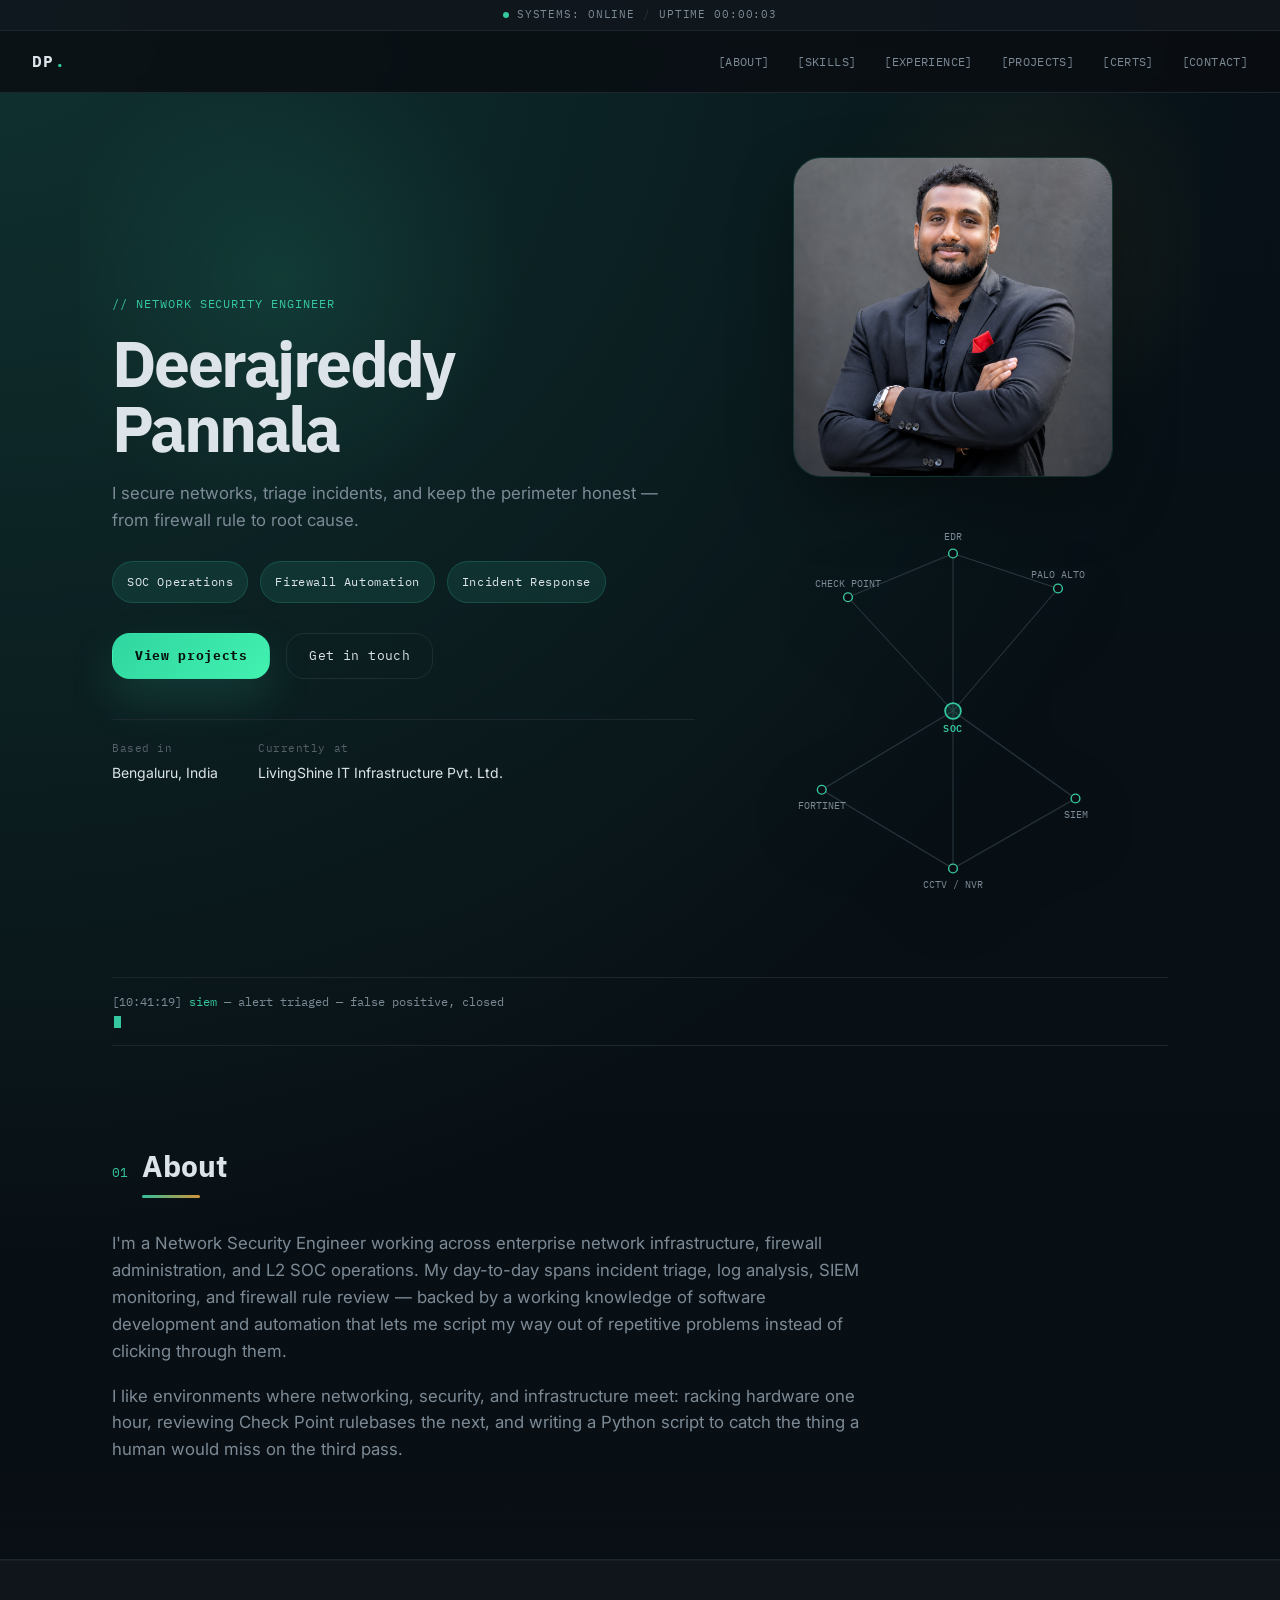
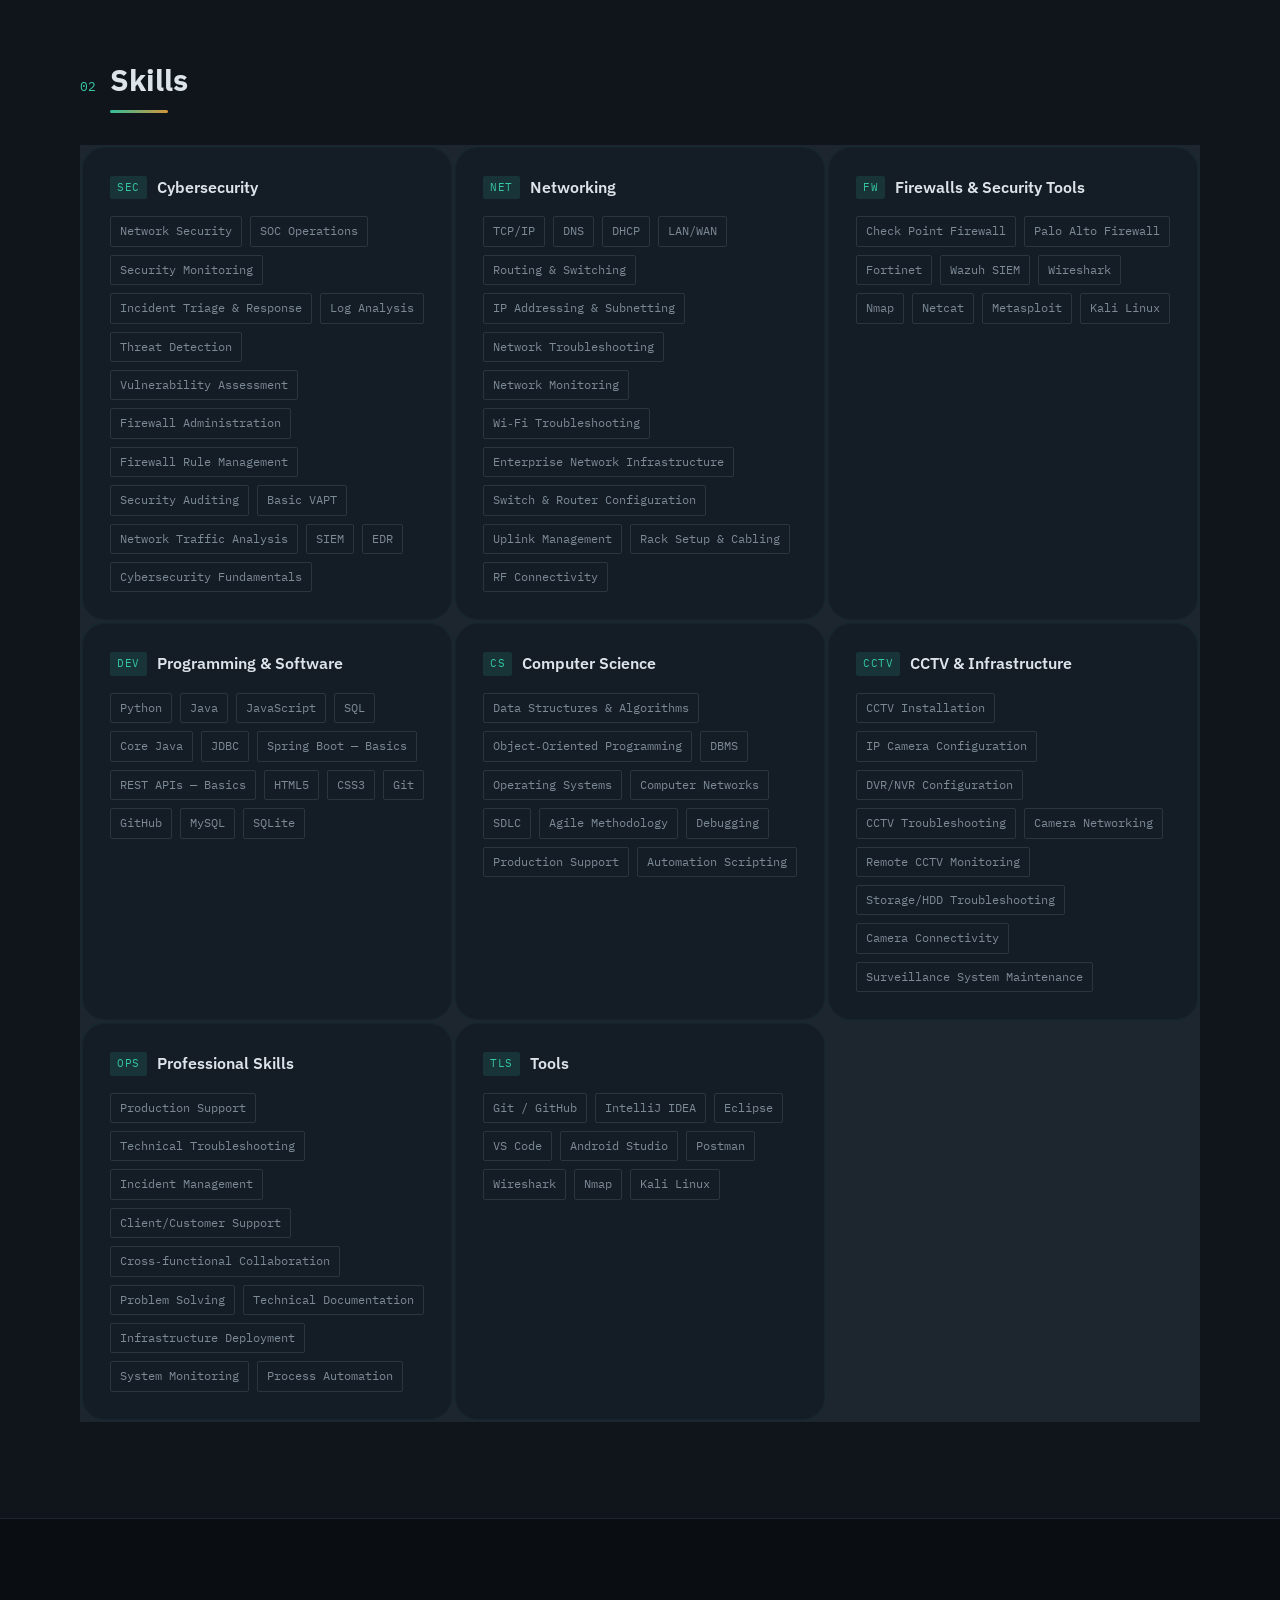
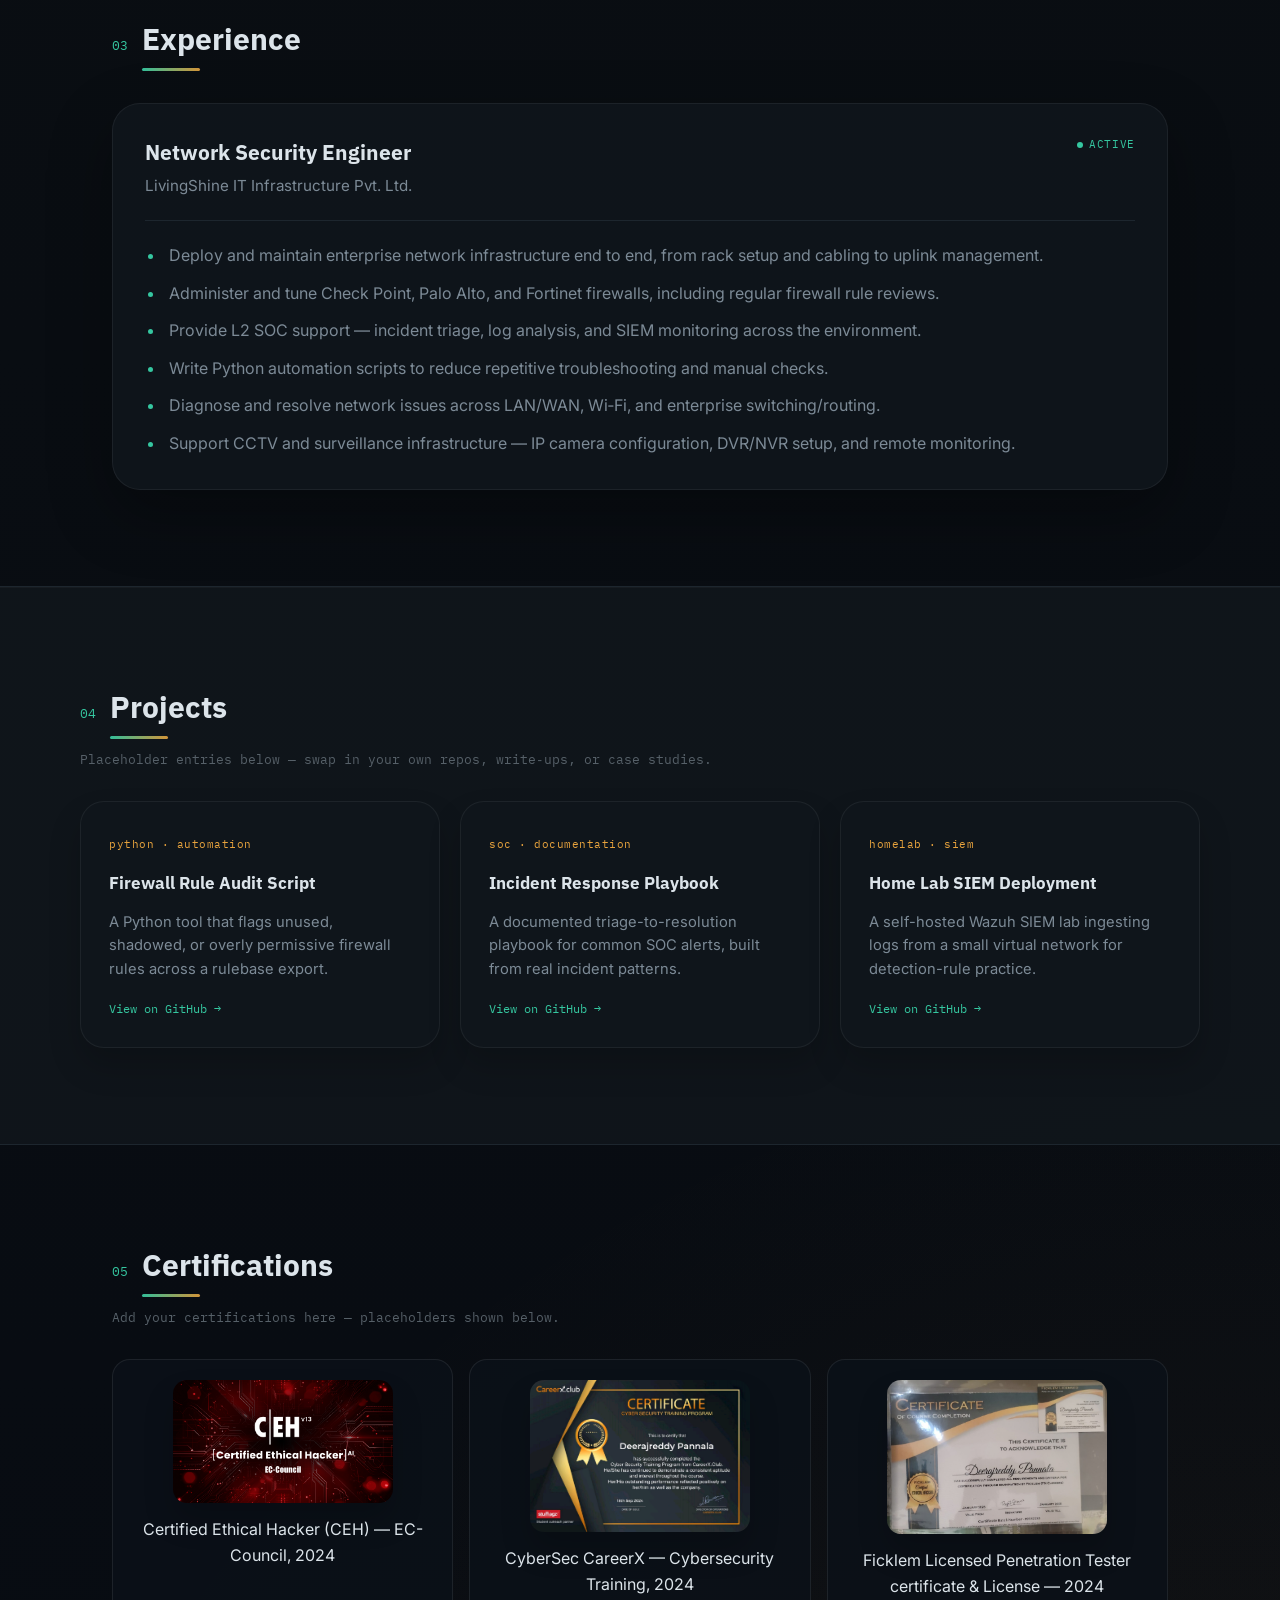
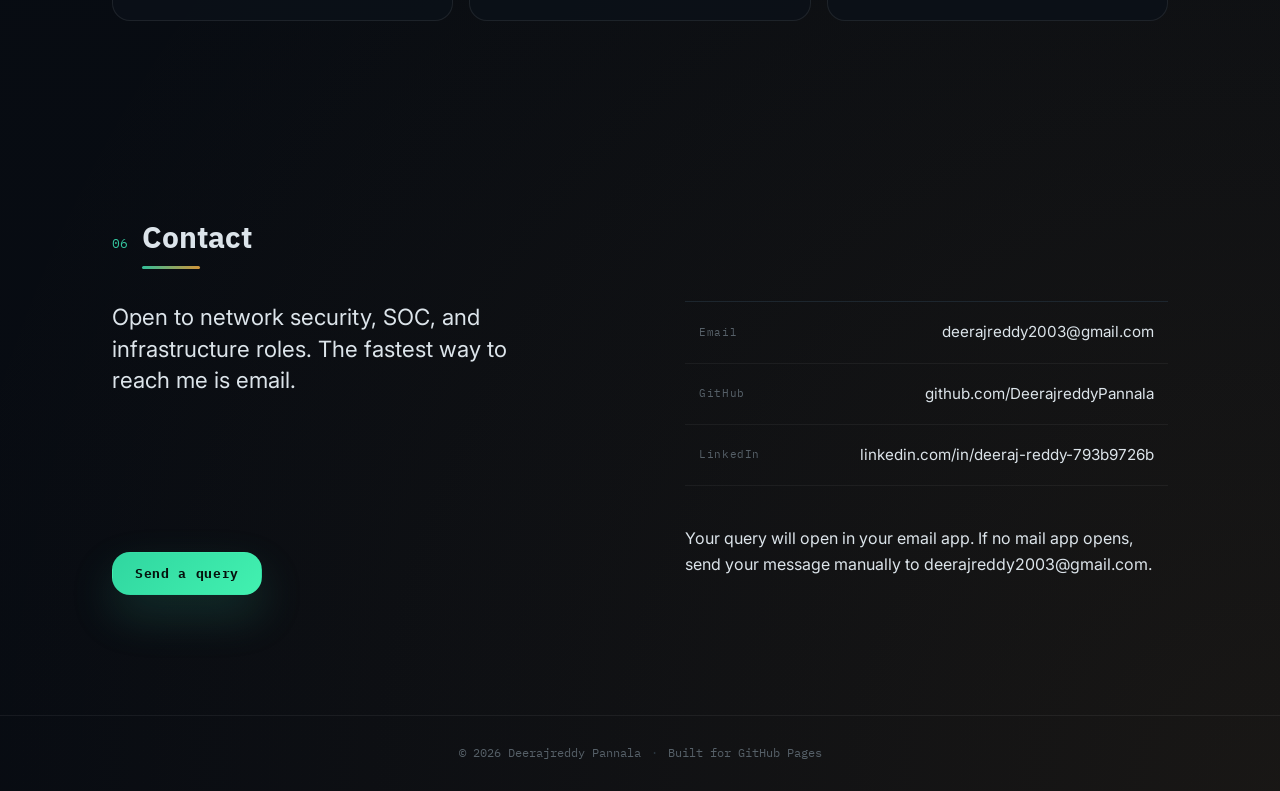
==== index.html @ b7545066 "Add files via upload" ====
<!DOCTYPE html>
<html lang="en">
<head>
<meta charset="UTF-8">
<meta name="viewport" content="width=device-width, initial-scale=1.0">
<title>Deerajreddy Pannala — Network Security Engineer</title>
<meta name="description" content="Portfolio of Deerajreddy Pannala, a Network Security Engineer specializing in SOC operations, firewall administration, and network infrastructure.">
<link rel="preconnect" href="https://fonts.googleapis.com">
<link rel="preconnect" href="https://fonts.gstatic.com" crossorigin>
<link href="https://fonts.googleapis.com/css2?family=IBM+Plex+Sans:wght@400;500;600;700&family=IBM+Plex+Mono:wght@400;500;600&family=Inter:wght@400;500;600&display=swap" rel="stylesheet">
<link rel="stylesheet" href="style.css">
</head>
<body>

<!-- ============ STATUS BAR ============ -->
<div class="statusbar">
  <span class="statusbar__dot" aria-hidden="true"></span>
  <span class="statusbar__text">SYSTEMS: ONLINE</span>
  <span class="statusbar__sep">/</span>
  <span class="statusbar__text statusbar__uptime" id="uptime">UPTIME 00:00:00</span>
</div>

<!-- ============ NAV ============ -->
<header class="nav">
  <a href="#top" class="nav__logo">DP<span class="nav__logo-dot">.</span></a>
  <nav class="nav__links" id="navLinks">
    <a href="#about">[ABOUT]</a>
    <a href="#skills">[SKILLS]</a>
    <a href="#experience">[EXPERIENCE]</a>
    <a href="#projects">[PROJECTS]</a>
    <a href="#certs">[CERTS]</a>
    <a href="#contact">[CONTACT]</a>
  </nav>
  <button class="nav__toggle" id="navToggle" aria-label="Toggle navigation" aria-expanded="false">
    <span></span><span></span><span></span>
  </button>
</header>

<!-- ============ HERO ============ -->
<section class="hero" id="top">
  <div class="hero__grid">
    <div class="hero__content">
      <p class="eyebrow">// NETWORK SECURITY ENGINEER</p>
      <h1 class="hero__title">Deerajreddy Pannala</h1>
      <p class="hero__tagline">I secure networks, triage incidents, and keep the perimeter honest — from firewall rule to root cause.</p>
      <div class="hero__badges">
        <span class="hero__badge">SOC Operations</span>
        <span class="hero__badge">Firewall Automation</span>
        <span class="hero__badge">Incident Response</span>
      </div>
      <div class="hero__cta">
        <a href="#projects" class="btn btn--primary">View projects</a>
        <a href="#contact" class="btn btn--ghost">Get in touch</a>
      </div>
      <div class="hero__meta">
        <div class="hero__meta-item"><span class="hero__meta-label">Based in</span><span>Bengaluru, India</span></div>
        <div class="hero__meta-item"><span class="hero__meta-label">Currently at</span><span>LivingShine IT Infrastructure Pvt. Ltd.</span></div>
      </div>
    </div>

    <div class="hero__topology" aria-hidden="true">
      <img src="deerajdp.png" alt="Portrait of Deerajreddy Pannala" class="hero__photo">
      <svg viewBox="0 0 480 480" class="topology-svg">
        <!-- connective lines -->
        <g class="topo-lines" stroke="var(--border-bright)" stroke-width="1.2" fill="none">
          <line x1="240" y1="240" x2="120" y2="110" class="line l1"/>
          <line x1="240" y1="240" x2="360" y2="100" class="line l2"/>
          <line x1="240" y1="240" x2="90"  y2="330" class="line l3"/>
          <line x1="240" y1="240" x2="380" y2="340" class="line l4"/>
          <line x1="240" y1="240" x2="240" y2="60"  class="line l5"/>
          <line x1="240" y1="240" x2="240" y2="420" class="line l6"/>
          <line x1="120" y1="110" x2="240" y2="60" class="line l7"/>
          <line x1="360" y1="100" x2="240" y2="60" class="line l8"/>
          <line x1="90"  y1="330" x2="240" y2="420" class="line l9"/>
          <line x1="380" y1="340" x2="240" y2="420" class="line l10"/>
        </g>
        <g class="topo-nodes">
          <circle cx="240" cy="240" r="9" class="node node--self"/>
          <circle cx="120" cy="110" r="5" class="node"/>
          <circle cx="360" cy="100" r="5" class="node"/>
          <circle cx="90"  cy="330" r="5" class="node"/>
          <circle cx="380" cy="340" r="5" class="node"/>
          <circle cx="240" cy="60"  r="5" class="node"/>
          <circle cx="240" cy="420" r="5" class="node"/>
        </g>
        <g class="topo-labels" font-family="IBM Plex Mono, monospace" font-size="11" fill="var(--text-muted)">
          <text x="240" y="264" text-anchor="middle" class="label label--self" fill="var(--accent-teal)">SOC</text>
          <text x="120" y="98"  text-anchor="middle">CHECK POINT</text>
          <text x="360" y="88"  text-anchor="middle">PALO ALTO</text>
          <text x="90"  y="352" text-anchor="middle">FORTINET</text>
          <text x="380" y="362" text-anchor="middle">SIEM</text>
          <text x="240" y="44"  text-anchor="middle">EDR</text>
          <text x="240" y="442" text-anchor="middle">CCTV / NVR</text>
        </g>
      </svg>
    </div>
  </div>

  <div class="hero__ticker" role="status" aria-live="off">
    <div class="hero__ticker-inner" id="logTicker"></div>
  </div>
</section>

<!-- ============ ABOUT ============ -->
<section class="section" id="about">
  <div class="section__head">
    <span class="section__tag">01</span>
    <h2 class="section__title">About</h2>
  </div>
  <div class="about__body">
    <p>
      I'm a Network Security Engineer working across enterprise network infrastructure, firewall
      administration, and L2 SOC operations. My day-to-day spans incident triage, log analysis,
      SIEM monitoring, and firewall rule review — backed by a working knowledge of software
      development and automation that lets me script my way out of repetitive problems instead
      of clicking through them.
    </p>
    <p>
      I like environments where networking, security, and infrastructure meet: racking hardware
      one hour, reviewing Check Point rulebases the next, and writing a Python script to catch
      the thing a human would miss on the third pass.
    </p>
  </div>
</section>

<!-- ============ SKILLS ============ -->
<section class="section section--panel" id="skills">
  <div class="section__head">
    <span class="section__tag">02</span>
    <h2 class="section__title">Skills</h2>
  </div>

  <div class="skills-grid">

    <div class="skill-card">
      <div class="skill-card__head"><span class="skill-card__code">SEC</span><h3>Cybersecurity</h3></div>
      <div class="tag-list">
        <span class="tag">Network Security</span><span class="tag">SOC Operations</span><span class="tag">Security Monitoring</span>
        <span class="tag">Incident Triage &amp; Response</span><span class="tag">Log Analysis</span><span class="tag">Threat Detection</span>
        <span class="tag">Vulnerability Assessment</span><span class="tag">Firewall Administration</span><span class="tag">Firewall Rule Management</span>
        <span class="tag">Security Auditing</span><span class="tag">Basic VAPT</span><span class="tag">Network Traffic Analysis</span>
        <span class="tag">SIEM</span><span class="tag">EDR</span><span class="tag">Cybersecurity Fundamentals</span>
      </div>
    </div>

    <div class="skill-card">
      <div class="skill-card__head"><span class="skill-card__code">NET</span><h3>Networking</h3></div>
      <div class="tag-list">
        <span class="tag">TCP/IP</span><span class="tag">DNS</span><span class="tag">DHCP</span><span class="tag">LAN/WAN</span>
        <span class="tag">Routing &amp; Switching</span><span class="tag">IP Addressing &amp; Subnetting</span><span class="tag">Network Troubleshooting</span>
        <span class="tag">Network Monitoring</span><span class="tag">Wi‑Fi Troubleshooting</span><span class="tag">Enterprise Network Infrastructure</span>
        <span class="tag">Switch &amp; Router Configuration</span><span class="tag">Uplink Management</span><span class="tag">Rack Setup &amp; Cabling</span>
        <span class="tag">RF Connectivity</span>
      </div>
    </div>

    <div class="skill-card">
      <div class="skill-card__head"><span class="skill-card__code">FW</span><h3>Firewalls &amp; Security Tools</h3></div>
      <div class="tag-list">
        <span class="tag">Check Point Firewall</span><span class="tag">Palo Alto Firewall</span><span class="tag">Fortinet</span>
        <span class="tag">Wazuh SIEM</span><span class="tag">Wireshark</span><span class="tag">Nmap</span><span class="tag">Netcat</span>
        <span class="tag">Metasploit</span><span class="tag">Kali Linux</span>
      </div>
    </div>

    <div class="skill-card">
      <div class="skill-card__head"><span class="skill-card__code">DEV</span><h3>Programming &amp; Software</h3></div>
      <div class="tag-list">
        <span class="tag">Python</span><span class="tag">Java</span><span class="tag">JavaScript</span><span class="tag">SQL</span>
        <span class="tag">Core Java</span><span class="tag">JDBC</span><span class="tag">Spring Boot — Basics</span><span class="tag">REST APIs — Basics</span>
        <span class="tag">HTML5</span><span class="tag">CSS3</span><span class="tag">Git</span><span class="tag">GitHub</span>
        <span class="tag">MySQL</span><span class="tag">SQLite</span>
      </div>
    </div>

    <div class="skill-card">
      <div class="skill-card__head"><span class="skill-card__code">CS</span><h3>Computer Science</h3></div>
      <div class="tag-list">
        <span class="tag">Data Structures &amp; Algorithms</span><span class="tag">Object‑Oriented Programming</span>
        <span class="tag">DBMS</span><span class="tag">Operating Systems</span><span class="tag">Computer Networks</span>
        <span class="tag">SDLC</span><span class="tag">Agile Methodology</span><span class="tag">Debugging</span>
        <span class="tag">Production Support</span><span class="tag">Automation Scripting</span>
      </div>
    </div>

    <div class="skill-card">
      <div class="skill-card__head"><span class="skill-card__code">CCTV</span><h3>CCTV &amp; Infrastructure</h3></div>
      <div class="tag-list">
        <span class="tag">CCTV Installation</span><span class="tag">IP Camera Configuration</span><span class="tag">DVR/NVR Configuration</span>
        <span class="tag">CCTV Troubleshooting</span><span class="tag">Camera Networking</span><span class="tag">Remote CCTV Monitoring</span>
        <span class="tag">Storage/HDD Troubleshooting</span><span class="tag">Camera Connectivity</span><span class="tag">Surveillance System Maintenance</span>
      </div>
    </div>

    <div class="skill-card">
      <div class="skill-card__head"><span class="skill-card__code">OPS</span><h3>Professional Skills</h3></div>
      <div class="tag-list">
        <span class="tag">Production Support</span><span class="tag">Technical Troubleshooting</span><span class="tag">Incident Management</span>
        <span class="tag">Client/Customer Support</span><span class="tag">Cross‑functional Collaboration</span><span class="tag">Problem Solving</span>
        <span class="tag">Technical Documentation</span><span class="tag">Infrastructure Deployment</span><span class="tag">System Monitoring</span>
        <span class="tag">Process Automation</span>
      </div>
    </div>

    <div class="skill-card">
      <div class="skill-card__head"><span class="skill-card__code">TLS</span><h3>Tools</h3></div>
      <div class="tag-list">
        <span class="tag">Git / GitHub</span><span class="tag">IntelliJ IDEA</span><span class="tag">Eclipse</span><span class="tag">VS Code</span>
        <span class="tag">Android Studio</span><span class="tag">Postman</span><span class="tag">Wireshark</span><span class="tag">Nmap</span><span class="tag">Kali Linux</span>
      </div>
    </div>

  </div>
</section>

<!-- ============ EXPERIENCE ============ -->
<section class="section" id="experience">
  <div class="section__head">
    <span class="section__tag">03</span>
    <h2 class="section__title">Experience</h2>
  </div>

  <div class="exp-card">
    <div class="exp-card__head">
      <div>
        <h3>Network Security Engineer</h3>
        <p class="exp-card__org">LivingShine IT Infrastructure Pvt. Ltd.</p>
      </div>
      <span class="exp-card__status">
        <span class="statusbar__dot statusbar__dot--sm" aria-hidden="true"></span>ACTIVE
      </span>
    </div>
    <ul class="exp-card__list">
      <li>Deploy and maintain enterprise network infrastructure end to end, from rack setup and cabling to uplink management.</li>
      <li>Administer and tune Check Point, Palo Alto, and Fortinet firewalls, including regular firewall rule reviews.</li>
      <li>Provide L2 SOC support — incident triage, log analysis, and SIEM monitoring across the environment.</li>
      <li>Write Python automation scripts to reduce repetitive troubleshooting and manual checks.</li>
      <li>Diagnose and resolve network issues across LAN/WAN, Wi‑Fi, and enterprise switching/routing.</li>
      <li>Support CCTV and surveillance infrastructure — IP camera configuration, DVR/NVR setup, and remote monitoring.</li>
    </ul>
  </div>
</section>

<!-- ============ PROJECTS ============ -->
<section class="section section--panel" id="projects">
  <div class="section__head">
    <span class="section__tag">04</span>
    <h2 class="section__title">Projects</h2>
  </div>
  <p class="section__note">Placeholder entries below — swap in your own repos, write‑ups, or case studies.</p>

  <div class="project-grid">
    <a href="#" class="project-card">
      <div class="project-card__top">
        <span class="project-card__tag">python · automation</span>
      </div>
      <h3>Firewall Rule Audit Script</h3>
      <p>A Python tool that flags unused, shadowed, or overly permissive firewall rules across a rulebase export.</p>
      <span class="project-card__link">View on GitHub →</span>
    </a>

    <a href="#" class="project-card">
      <div class="project-card__top">
        <span class="project-card__tag">soc · documentation</span>
      </div>
      <h3>Incident Response Playbook</h3>
      <p>A documented triage-to-resolution playbook for common SOC alerts, built from real incident patterns.</p>
      <span class="project-card__link">View on GitHub →</span>
    </a>

    <a href="#" class="project-card">
      <div class="project-card__top">
        <span class="project-card__tag">homelab · siem</span>
      </div>
      <h3>Home Lab SIEM Deployment</h3>
      <p>A self-hosted Wazuh SIEM lab ingesting logs from a small virtual network for detection-rule practice.</p>
      <span class="project-card__link">View on GitHub →</span>
    </a>
  </div>
</section>

<!-- ============ CERTIFICATIONS ============ -->
<section class="section" id="certs">
  <div class="section__head">
    <span class="section__tag">05</span>
    <h2 class="section__title">Certifications</h2>
  </div>
  <p class="section__note">Add your certifications here — placeholders shown below.</p>

  <div class="cert-grid">
    <div class="cert-card">
      <img src="./CEHv13.png" alt="Certified Ethical Hacker certificate" class="cert-card__image">
      <p>Certified Ethical Hacker (CEH) — EC-Council, 2024</p>
    </div>
    <div class="cert-card">
      <img src="./cybersec carrerx1.png" alt="CyberSec CareerX certificate" class="cert-card__image">
      <p>CyberSec CareerX — Cybersecurity Training, 2024</p>
    </div>
    <div class="cert-card">
      <img src="./ficklem.jpeg" alt="Ficklem Licensed Penetration Tester certificate" class="cert-card__image">
      <p>Ficklem Licensed Penetration Tester certificate &amp; License — 2024</p>
    </div>
  </div>
</section>

<!-- ============ CONTACT ============ -->
<section class="section section--contact" id="contact">
  <div class="section__head">
    <span class="section__tag">06</span>
    <h2 class="section__title">Contact</h2>
  </div>

  <div class="contact__grid">
    <p class="contact__lead">
      Open to network security, SOC, and infrastructure roles. The fastest way to reach me is email.
    </p>
    <div class="contact__links">
      <a href="mailto:deerajreddy2003@gmail.com" class="contact__link">
        <span class="contact__link-label">Email</span>
        <span class="contact__link-value">deerajreddy2003@gmail.com</span>
      </a>
      <a href="https://github.com/DeerajreddyPannala" class="contact__link" target="_blank" rel="noopener">
        <span class="contact__link-label">GitHub</span>
        <span class="contact__link-value">github.com/DeerajreddyPannala</span>
      </a>
      <a href="https://www.linkedin.com/in/deeraj-reddy-793b9726b/" class="contact__link" target="_blank" rel="noopener">
        <span class="contact__link-label">LinkedIn</span>
        <span class="contact__link-value">linkedin.com/in/deeraj-reddy-793b9726b</span>
      </a>
    </div>
    <div class="contact__cta">
      <button id="openQueryBtn" class="btn btn--primary">Send a query</button>
    </div>
    <p class="contact__note">Your query will open in your email app. If no mail app opens, send your message manually to <a href="mailto:deerajreddy2003@gmail.com">deerajreddy2003@gmail.com</a>.</p>
  </div>
</section>

<div class="modal-overlay hidden" id="queryModal" aria-hidden="true">
  <div class="modal" role="dialog" aria-modal="true" aria-labelledby="queryModalTitle">
    <button class="modal__close" id="closeQueryBtn" aria-label="Close query form">×</button>
    <h3 id="queryModalTitle">Send a query</h3>
    <p class="modal__note">Ask any question or enquiry and I will receive it via email. A mail app must be configured in your browser or operating system.</p>
    <form id="queryForm" class="modal__form">
      <label class="modal__label">Name
        <input type="text" name="name" required>
      </label>
      <label class="modal__label">Email
        <input type="email" name="email" required>
      </label>
      <label class="modal__label">Message
        <textarea name="message" rows="5" required></textarea>
      </label>
      <button type="submit" class="btn btn--primary">Send message</button>
    </form>
  </div>
</div>

<footer class="footer">
  <span>© <span id="year"></span> Deerajreddy Pannala</span>
  <span class="footer__sep">·</span>
  <span>Built for GitHub Pages</span>
</footer>

<script src="script.js"></script>
</body>
</html>
---- style.css ----
/* ===========================================================
   TOKENS
=========================================================== */
:root {
  --bg: #0A0E12;
  --bg-soft: #0F1922;
  --bg-panel: rgba(16, 22, 28, 0.9);
  --bg-panel-2: rgba(19, 26, 33, 0.94);
  --surface: rgba(255, 255, 255, 0.04);
  --shadow: 0 24px 64px rgba(0, 0, 0, 0.32);
  --border: #1D262E;
  --border-bright: #2A363F;
  --text: #DCE4EA;
  --text-muted: #7C8A96;
  --text-dim: #566068;
  --accent-teal: #35C7A0;
  --accent-teal-dim: rgba(53, 199, 160, 0.14);
  --accent-amber: #E8A33D;
  --accent-red: #E2574C;

  --font-display: 'IBM Plex Sans', system-ui, sans-serif;
  --font-body: 'Inter', system-ui, sans-serif;
  --font-mono: 'IBM Plex Mono', ui-monospace, monospace;

  --max-w: 1120px;
  --radius: 18px;
}

* { box-sizing: border-box; }
html { scroll-behavior: smooth; }

@media (prefers-reduced-motion: reduce) {
  html { scroll-behavior: auto; }
  * { animation-duration: 0.001ms !important; animation-iteration-count: 1 !important; transition-duration: 0.001ms !important; }
}

body {
  margin: 0;
  background: radial-gradient(circle at top left, rgba(53,199,160,0.18), transparent 22%),
              radial-gradient(circle at bottom right, rgba(232,163,61,0.08), transparent 24%),
              linear-gradient(180deg, #071117 0%, #0A0E12 45%, #070B12 100%);
  color: var(--text);
  font-family: var(--font-body);
  font-size: 16px;
  line-height: 1.6;
  min-height: 100vh;
  -webkit-font-smoothing: antialiased;
}

h1, h2, h3 { font-family: var(--font-display); margin: 0; color: var(--text); }
p { margin: 0; }
a { color: inherit; text-decoration: none; }

img { display: block; max-width: 100%; }

::selection { background: rgba(53,199,160,0.22); color: var(--text); }

::selection { background: var(--accent-teal-dim); color: var(--accent-teal); }

:focus-visible {
  outline: 2px solid var(--accent-teal);
  outline-offset: 2px;
}

/* ===========================================================
   STATUS BAR
=========================================================== */
.statusbar {
  display: flex;
  align-items: center;
  gap: 8px;
  justify-content: center;
  background: var(--bg-panel);
  border-bottom: 1px solid var(--border);
  color: var(--text-dim);
  font-family: var(--font-mono);
  font-size: 11px;
  letter-spacing: 0.08em;
  padding: 6px 16px;
}
.statusbar__dot {
  width: 6px;
  height: 6px;
  border-radius: 50%;
  background: var(--accent-teal);
  box-shadow: 0 0 0 0 rgba(53,199,160,0.6);
  animation: pulse-dot 2.4s ease-out infinite;
}
.statusbar__dot--sm { width: 6px; height: 6px; margin-right: 6px; display: inline-block; }
@keyframes pulse-dot {
  0% { box-shadow: 0 0 0 0 rgba(53,199,160,0.5); }
  70% { box-shadow: 0 0 0 6px rgba(53,199,160,0); }
  100% { box-shadow: 0 0 0 0 rgba(53,199,160,0); }
}
.statusbar__text { color: var(--text-muted); }
.statusbar__sep { color: var(--border-bright); }

/* ===========================================================
   NAV
=========================================================== */
.nav {
  position: sticky;
  top: 0;
  z-index: 50;
  display: flex;
  align-items: center;
  justify-content: space-between;
  padding: 18px 32px;
  background: rgba(10, 14, 18, 0.85);
  backdrop-filter: blur(8px);
  border-bottom: 1px solid var(--border);
}
.nav__logo {
  font-family: var(--font-mono);
  font-weight: 700;
  font-size: 16px;
  letter-spacing: 0.08em;
  text-transform: uppercase;
}
.nav__logo-dot { color: var(--accent-teal); }
.nav__links {
  display: flex;
  gap: 28px;
}
.nav__links a {
  font-family: var(--font-mono);
  font-size: 12px;
  letter-spacing: 0.03em;
  color: var(--text-muted);
  transition: color 0.15s ease, transform 0.15s ease;
}
.nav__links a:hover {
  color: var(--accent-teal);
  transform: translateY(-1px);
}
.nav__toggle {
  display: none;
  flex-direction: column;
  gap: 5px;
  background: none;
  border: none;
  cursor: pointer;
  padding: 4px;
}
.nav__toggle span {
  width: 22px;
  height: 2px;
  background: var(--text);
}

/* ===========================================================
   HERO
=========================================================== */
.hero {
  max-width: var(--max-w);
  margin: 0 auto;
  padding: 64px 32px 0;
  position: relative;
}
.hero::before {
  content: '';
  position: absolute;
  inset: 0;
  pointer-events: none;
  background: radial-gradient(circle at 18% 20%, rgba(53,199,160,0.12), transparent 20%),
              radial-gradient(circle at 85% 15%, rgba(232,163,61,0.08), transparent 16%);
}
.hero__grid {
  display: grid;
  grid-template-columns: 1.15fr 0.85fr;
  gap: 42px;
  align-items: center;
  position: relative;
  z-index: 1;
}
.eyebrow {
  font-family: var(--font-mono);
  font-size: 12px;
  letter-spacing: 0.08em;
  color: var(--accent-teal);
  margin-bottom: 18px;
}
.hero__title {
  font-size: clamp(3rem, 5vw, 5.2rem);
  font-weight: 700;
  letter-spacing: -0.04em;
  line-height: 1.02;
  margin-bottom: 18px;
  max-width: 14ch;
}
.hero__tagline {
  font-size: 1.05rem;
  color: var(--text-muted);
  max-width: 52ch;
  margin-bottom: 28px;
}
.hero__badges {
  display: flex;
  flex-wrap: wrap;
  gap: 12px;
  margin-bottom: 30px;
}
.hero__badge {
  font-family: var(--font-mono);
  color: var(--text);
  background: rgba(53,199,160,0.12);
  border: 1px solid rgba(53,199,160,0.2);
  padding: 10px 14px;
  border-radius: 999px;
  font-size: 12px;
  letter-spacing: 0.05em;
}
.hero__cta {
  display: flex;
  gap: 16px;
  margin-bottom: 40px;
}
.btn {
  font-family: var(--font-mono);
  font-size: 13px;
  letter-spacing: 0.03em;
  padding: 12px 22px;
  border-radius: var(--radius);
  border: 1px solid transparent;
  transition: all 0.15s ease;
  display: inline-block;
}
.btn--primary {
  background: linear-gradient(135deg, #30d6a0 0%, #42f1b0 100%);
  color: #06110D;
  font-weight: 700;
  letter-spacing: 0.05em;
  box-shadow: 0 20px 45px rgba(53,199,160,0.18);
}
.btn--primary:hover { background: linear-gradient(135deg, #2cc897 0%, #44d6a9 100%); }
.btn--ghost {
  border-color: rgba(255,255,255,0.08);
  color: var(--text);
}
.btn--ghost:hover { border-color: var(--accent-teal); color: var(--accent-teal); }

.hero__meta {
  display: flex;
  gap: 40px;
  border-top: 1px solid var(--border);
  padding-top: 20px;
}
.hero__meta-item {
  display: flex;
  flex-direction: column;
  gap: 4px;
  font-size: 14px;
}
.hero__meta-label {
  font-family: var(--font-mono);
  font-size: 11px;
  color: var(--text-dim);
  letter-spacing: 0.05em;
}

/* topology diagram */
.hero__topology { display: flex; flex-direction: column; align-items: center; justify-content: center; gap: 24px; position: relative; }
.hero__photo { width: min(100%, 320px); border-radius: 28px; border: 1px solid rgba(53,199,160,0.16); box-shadow: var(--shadow); }
.hero__photo::after { content: '';
  position: absolute;
  inset: 0;
}
.topology-svg { width: 100%; max-width: 420px; height: auto; filter: drop-shadow(0 20px 40px rgba(0,0,0,0.28)); }
.node {
  fill: var(--bg);
  stroke: var(--accent-teal);
  stroke-width: 1.6;
}
.node--self {
  fill: var(--accent-teal-dim);
  stroke: var(--accent-teal);
  stroke-width: 2;
  animation: node-pulse 2.6s ease-in-out infinite;
}
@keyframes node-pulse {
  0%, 100% { r: 9; }
  50% { r: 11; }
}
.label--self { font-weight: 600; letter-spacing: 0.05em; }
.topo-lines .line {
  stroke-dasharray: 300;
  stroke-dashoffset: 300;
  animation: draw-line 1.8s ease forwards;
}
.l1{animation-delay:.1s}.l2{animation-delay:.2s}.l3{animation-delay:.3s}.l4{animation-delay:.4s}
.l5{animation-delay:.5s}.l6{animation-delay:.6s}.l7{animation-delay:.7s}.l8{animation-delay:.8s}
.l9{animation-delay:.9s}.l10{animation-delay:1s}
@keyframes draw-line { to { stroke-dashoffset: 0; } }

.hero__ticker {
  margin-top: 56px;
  border-top: 1px solid var(--border);
  border-bottom: 1px solid var(--border);
  padding: 14px 0;
  overflow: hidden;
}
.hero__ticker-inner {
  font-family: var(--font-mono);
  font-size: 12px;
  color: var(--text-dim);
  white-space: pre;
}
.hero__ticker-inner .line-item { color: var(--text-muted); }
.hero__ticker-inner .line-item .ok { color: var(--accent-teal); }
.hero__ticker-inner .cursor {
  display: inline-block;
  width: 7px;
  height: 12px;
  background: var(--accent-teal);
  margin-left: 2px;
  animation: blink 1s step-end infinite;
  vertical-align: text-bottom;
}
@keyframes blink { 50% { opacity: 0; } }

/* ===========================================================
   SECTIONS (shared)
=========================================================== */
.section {
  max-width: var(--max-w);
  margin: 0 auto;
  padding: 96px 32px;
}
.section--panel {
  background: rgba(16, 22, 28, 0.88);
  max-width: none;
  padding-left: max(32px, calc((100% - var(--max-w)) / 2));
  padding-right: max(32px, calc((100% - var(--max-w)) / 2));
  border-top: 1px solid var(--border);
  border-bottom: 1px solid var(--border);
  box-shadow: inset 0 1px 0 rgba(255,255,255,0.03);
}
.section__head {
  display: flex;
  align-items: baseline;
  gap: 14px;
  margin-bottom: 40px;
}
.section__tag {
  font-family: var(--font-mono);
  font-size: 13px;
  color: var(--accent-teal);
}
.section__title {
  font-size: 1.9rem;
  font-weight: 700;
  position: relative;
}
.section__title::after {
  content: '';
  position: absolute;
  left: 0;
  bottom: -8px;
  width: 58px;
  height: 3px;
  border-radius: 999px;
  background: linear-gradient(90deg, rgba(53,199,160,0.95), rgba(232,163,61,0.9));
}
.section__note {
  font-family: var(--font-mono);
  font-size: 12.5px;
  color: var(--text-dim);
  margin: -22px 0 32px;
}

/* about */
.about__body {
  display: flex;
  flex-direction: column;
  gap: 18px;
  max-width: 68ch;
  color: var(--text-muted);
  font-size: 1.05rem;
}

/* ===========================================================
   SKILLS
=========================================================== */
.skills-grid {
  display: grid;
  grid-template-columns: repeat(auto-fit, minmax(300px, 1fr));
  gap: 1px;
  background: var(--border);
  border: 1px solid var(--border);
}
.skill-card {
  background: rgba(20, 28, 38, 0.92);
  padding: 28px;
  border-radius: 24px;
  border: 1px solid rgba(53,199,160,0.08);
  box-shadow: inset 0 0 0 1px rgba(255,255,255,0.02);
}
.skill-card__head {
  display: flex;
  align-items: center;
  gap: 10px;
  margin-bottom: 16px;
}
.skill-card__code {
  font-family: var(--font-mono);
  font-size: 11px;
  color: var(--accent-teal);
  background: var(--accent-teal-dim);
  padding: 3px 7px;
  border-radius: 2px;
  letter-spacing: 0.05em;
}
.skill-card h3 { font-size: 1rem; font-weight: 600; }
.tag-list { display: flex; flex-wrap: wrap; gap: 8px; }
.tag {
  font-family: var(--font-mono);
  font-size: 11.5px;
  color: var(--text-muted);
  border: 1px solid var(--border-bright);
  padding: 5px 9px;
  border-radius: 2px;
  white-space: nowrap;
}

/* ===========================================================
   EXPERIENCE
=========================================================== */
.exp-card {
  border: 1px solid rgba(255,255,255,0.06);
  border-radius: 28px;
  padding: 32px;
  background: rgba(16, 22, 28, 0.9);
  box-shadow: var(--shadow);
}
.exp-card__head {
  display: flex;
  justify-content: space-between;
  align-items: flex-start;
  flex-wrap: wrap;
  gap: 12px;
  margin-bottom: 22px;
  padding-bottom: 22px;
  border-bottom: 1px solid var(--border);
}
.exp-card__head h3 { font-size: 1.3rem; margin-bottom: 4px; }
.exp-card__org { color: var(--text-muted); font-size: 0.95rem; }
.exp-card__status {
  font-family: var(--font-mono);
  font-size: 11px;
  color: var(--accent-teal);
  letter-spacing: 0.06em;
  display: flex;
  align-items: center;
}
.exp-card__list {
  margin: 0;
  padding-left: 20px;
  color: var(--text-muted);
  display: flex;
  flex-direction: column;
  gap: 12px;
}
.exp-card__list li { padding-left: 4px; }
.exp-card__list li::marker { color: var(--accent-teal); }

/* ===========================================================
   PROJECTS
=========================================================== */
.project-grid {
  display: grid;
  grid-template-columns: repeat(auto-fit, minmax(280px, 1fr));
  gap: 20px;
}
.project-card {
  display: flex;
  flex-direction: column;
  gap: 14px;
  padding: 28px;
  border: 1px solid rgba(255,255,255,0.06);
  border-radius: 24px;
  background: rgba(16, 22, 28, 0.92);
  transition: transform 0.22s ease, box-shadow 0.22s ease, border-color 0.22s ease;
  box-shadow: 0 18px 32px rgba(0,0,0,0.18);
}
.project-card:hover {
  border-color: rgba(53,199,160,0.4);
  transform: translateY(-6px);
  box-shadow: 0 40px 75px rgba(0,0,0,0.24);
}
.project-card__tag {
  font-family: var(--font-mono);
  font-size: 10.5px;
  color: var(--accent-amber);
  letter-spacing: 0.05em;
}
.project-card h3 { font-size: 1.05rem; }
.project-card p { color: var(--text-muted); font-size: 0.92rem; flex-grow: 1; }
.project-card__link {
  font-family: var(--font-mono);
  font-size: 12px;
  color: var(--accent-teal);
  margin-top: 4px;
}

/* ===========================================================
   CERTIFICATIONS
=========================================================== */
.cert-grid {
  display: grid;
  grid-template-columns: repeat(auto-fit, minmax(240px, 1fr));
  gap: 16px;
}
.cert-card--placeholder {
  border: 1px dashed var(--border-bright);
  border-radius: var(--radius);
  padding: 24px;
  display: flex;
  flex-direction: column;
  align-items: center;
  justify-content: center;
  gap: 10px;
  color: var(--text-dim);
  text-align: center;
}
.cert-card {
  border: 1px solid rgba(255,255,255,0.08);
  border-radius: var(--radius);
  padding: 20px;
  background: rgba(11, 17, 24, 0.92);
  display: flex;
  flex-direction: column;
  align-items: center;
  gap: 14px;
  text-align: center;
}
.cert-card__image {
  width: 100%;
  max-width: 220px;
  border-radius: 14px;
  box-shadow: 0 18px 30px rgba(0,0,0,0.18);
}
.cert-card__plus {
  font-family: var(--font-mono);
  font-size: 20px;
  color: var(--border-bright);
}
.cert-card--placeholder p { font-size: 12.5px; font-family: var(--font-mono); }

/* ===========================================================
   CONTACT
=========================================================== */
.section--contact { padding-bottom: 120px; }
.contact__grid {
  display: grid;
  grid-template-columns: 1.05fr 0.95fr;
  gap: 40px;
  align-items: start;
}
.contact__lead {
  font-size: 1.4rem;
  color: var(--text);
  max-width: 30ch;
  line-height: 1.4;
}
.contact__links {
  display: flex;
  flex-direction: column;
  border-top: 1px solid var(--border);
}
.contact__link {
  display: flex;
  justify-content: space-between;
  align-items: center;
  padding: 18px 14px;
  border-bottom: 1px solid rgba(255,255,255,0.05);
  transition: transform 0.16s ease, color 0.16s ease, background 0.16s ease;
}
.contact__link:hover {
  transform: translateX(4px);
  color: var(--accent-teal);
  background: rgba(53,199,160,0.06);
}
.contact__link-label {
  font-family: var(--font-mono);
  font-size: 11px;
  color: var(--text-dim);
  letter-spacing: 0.05em;
}
.contact__link-value { font-size: 0.95rem; }

.contact__cta {
  margin-top: 26px;
}

.modal-overlay {
  position: fixed;
  inset: 0;
  background: rgba(8, 12, 18, 0.82);
  display: grid;
  place-items: center;
  padding: 24px;
  z-index: 50;
  transition: opacity 0.22s ease;
}

.modal-overlay.hidden {
  opacity: 0;
  pointer-events: none;
}

.modal {
  width: min(540px, 100%);
  background: rgba(12, 18, 26, 0.98);
  border: 1px solid rgba(255,255,255,0.08);
  border-radius: 24px;
  padding: 32px;
  box-shadow: 0 24px 60px rgba(0,0,0,0.35);
  position: relative;
}

.modal__close {
  position: absolute;
  top: 18px;
  right: 18px;
  width: 38px;
  height: 38px;
  border: 1px solid rgba(255,255,255,0.1);
  border-radius: 50%;
  background: transparent;
  color: var(--text);
  font-size: 24px;
  line-height: 1;
  cursor: pointer;
}

.modal h3 {
  margin-bottom: 12px;
}

.modal__note {
  color: var(--text-dim);
  margin-bottom: 24px;
}

.modal__form {
  display: grid;
  gap: 18px;
}

.modal__label {
  display: grid;
  gap: 10px;
  font-size: 0.95rem;
  color: var(--text);
}

.modal__label input,
.modal__label textarea {
  width: 100%;
  padding: 14px 16px;
  border: 1px solid rgba(255,255,255,0.12);
  border-radius: 14px;
  background: rgba(255,255,255,0.04);
  color: var(--text);
  font-family: var(--font-sans);
}

.modal__label textarea {
  resize: vertical;
  min-height: 130px;
}

/* ===========================================================
   FOOTER
=========================================================== */
.footer {
  display: flex;
  justify-content: center;
  gap: 10px;
  padding: 28px;
  font-family: var(--font-mono);
  font-size: 11.5px;
  color: var(--text-dim);
  border-top: 1px solid rgba(255,255,255,0.06);
}
.footer__sep { color: var(--border-bright); }

/* ===========================================================
   RESPONSIVE
=========================================================== */
@media (max-width: 860px) {
  .hero__grid { grid-template-columns: 1fr; }
  .hero__topology { order: -1; max-width: 360px; margin: 0 auto 28px; }
  .contact__grid { grid-template-columns: 1fr; }
  .nav__links {
    position: fixed;
    top: 57px;
    right: 0;
    left: 0;
    background: rgba(16, 22, 28, 0.96);
    border-bottom: 1px solid rgba(255,255,255,0.05);
    flex-direction: column;
    padding: 20px 32px;
    gap: 16px;
    transform: translateY(-120%);
    transition: transform 0.22s ease;
  }
  .nav__links.is-open { transform: translateY(0); }
  .nav__toggle { display: flex; }
}

@media (max-width: 520px) {
  .section { padding: 64px 20px; }
  .section--panel { padding-left: 20px; padding-right: 20px; }
  .hero { padding: 48px 20px 0; }
  .hero__meta { flex-direction: column; gap: 16px; }
}
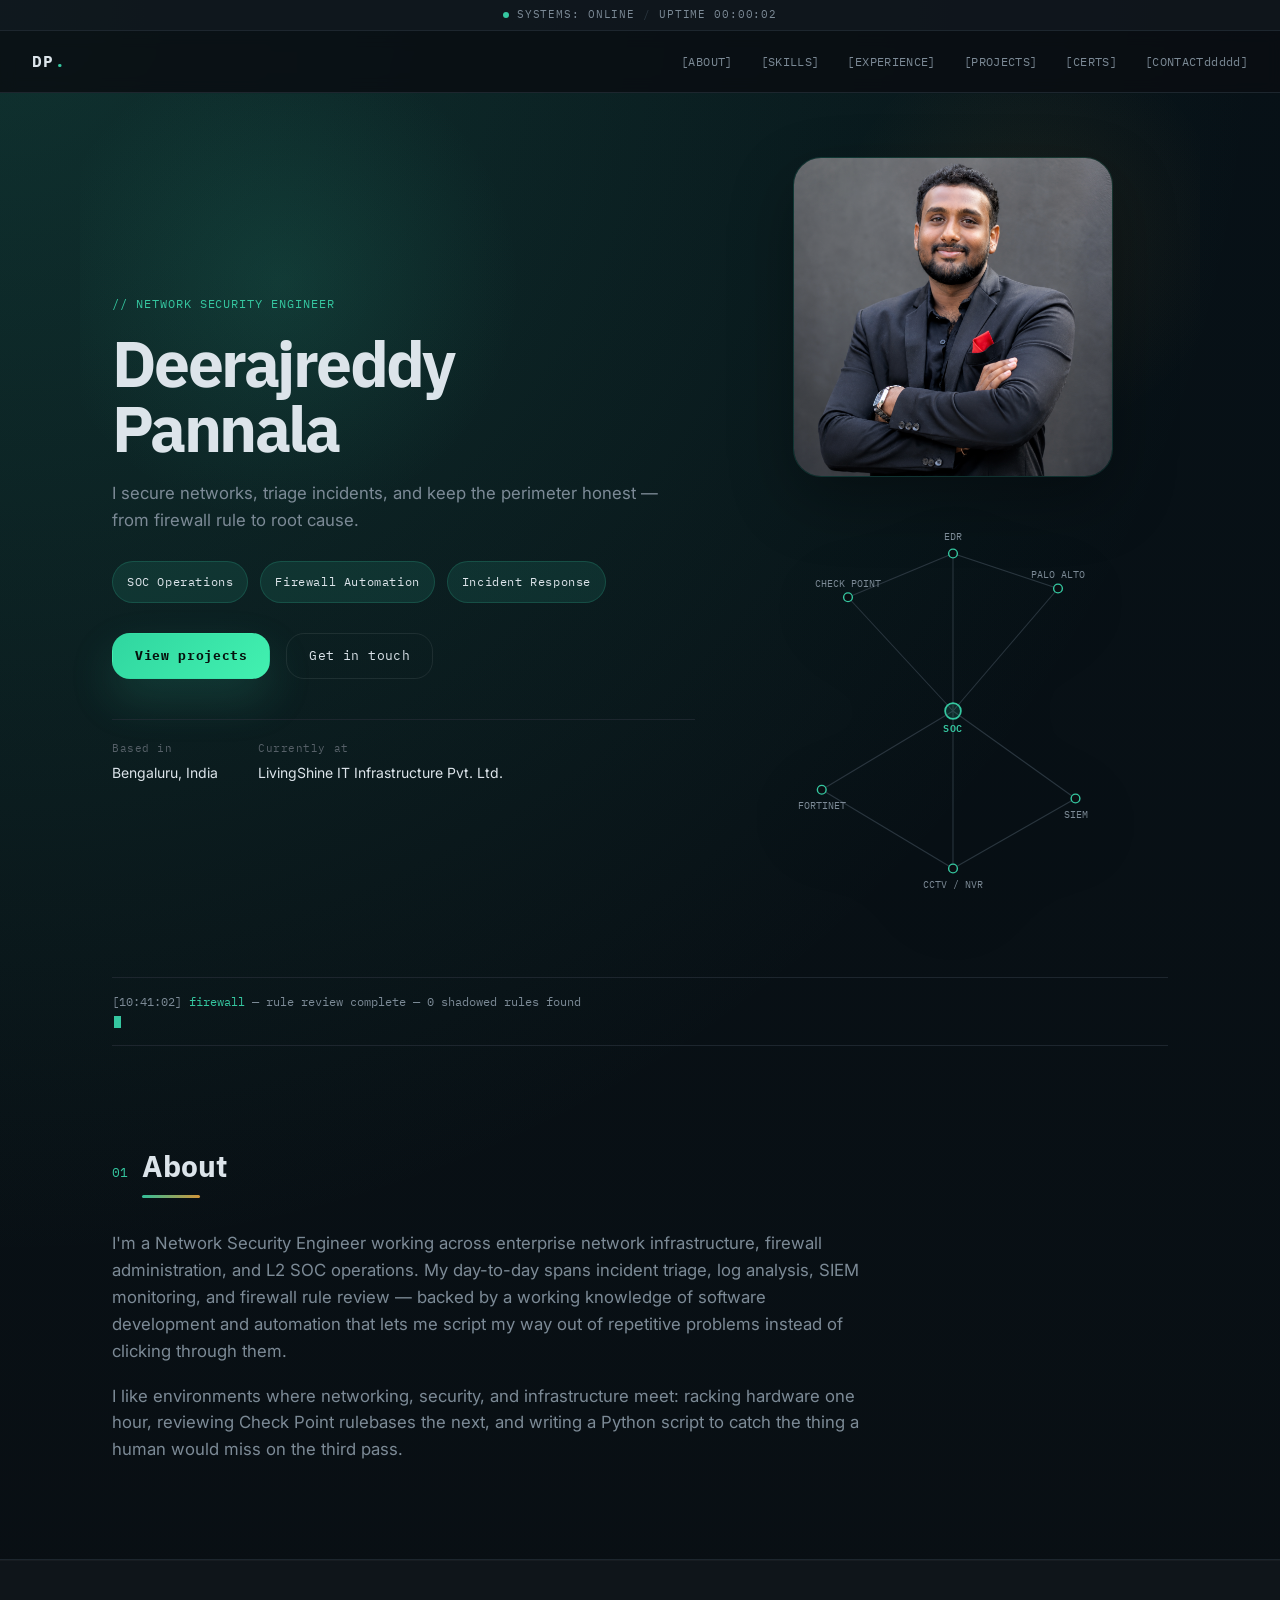
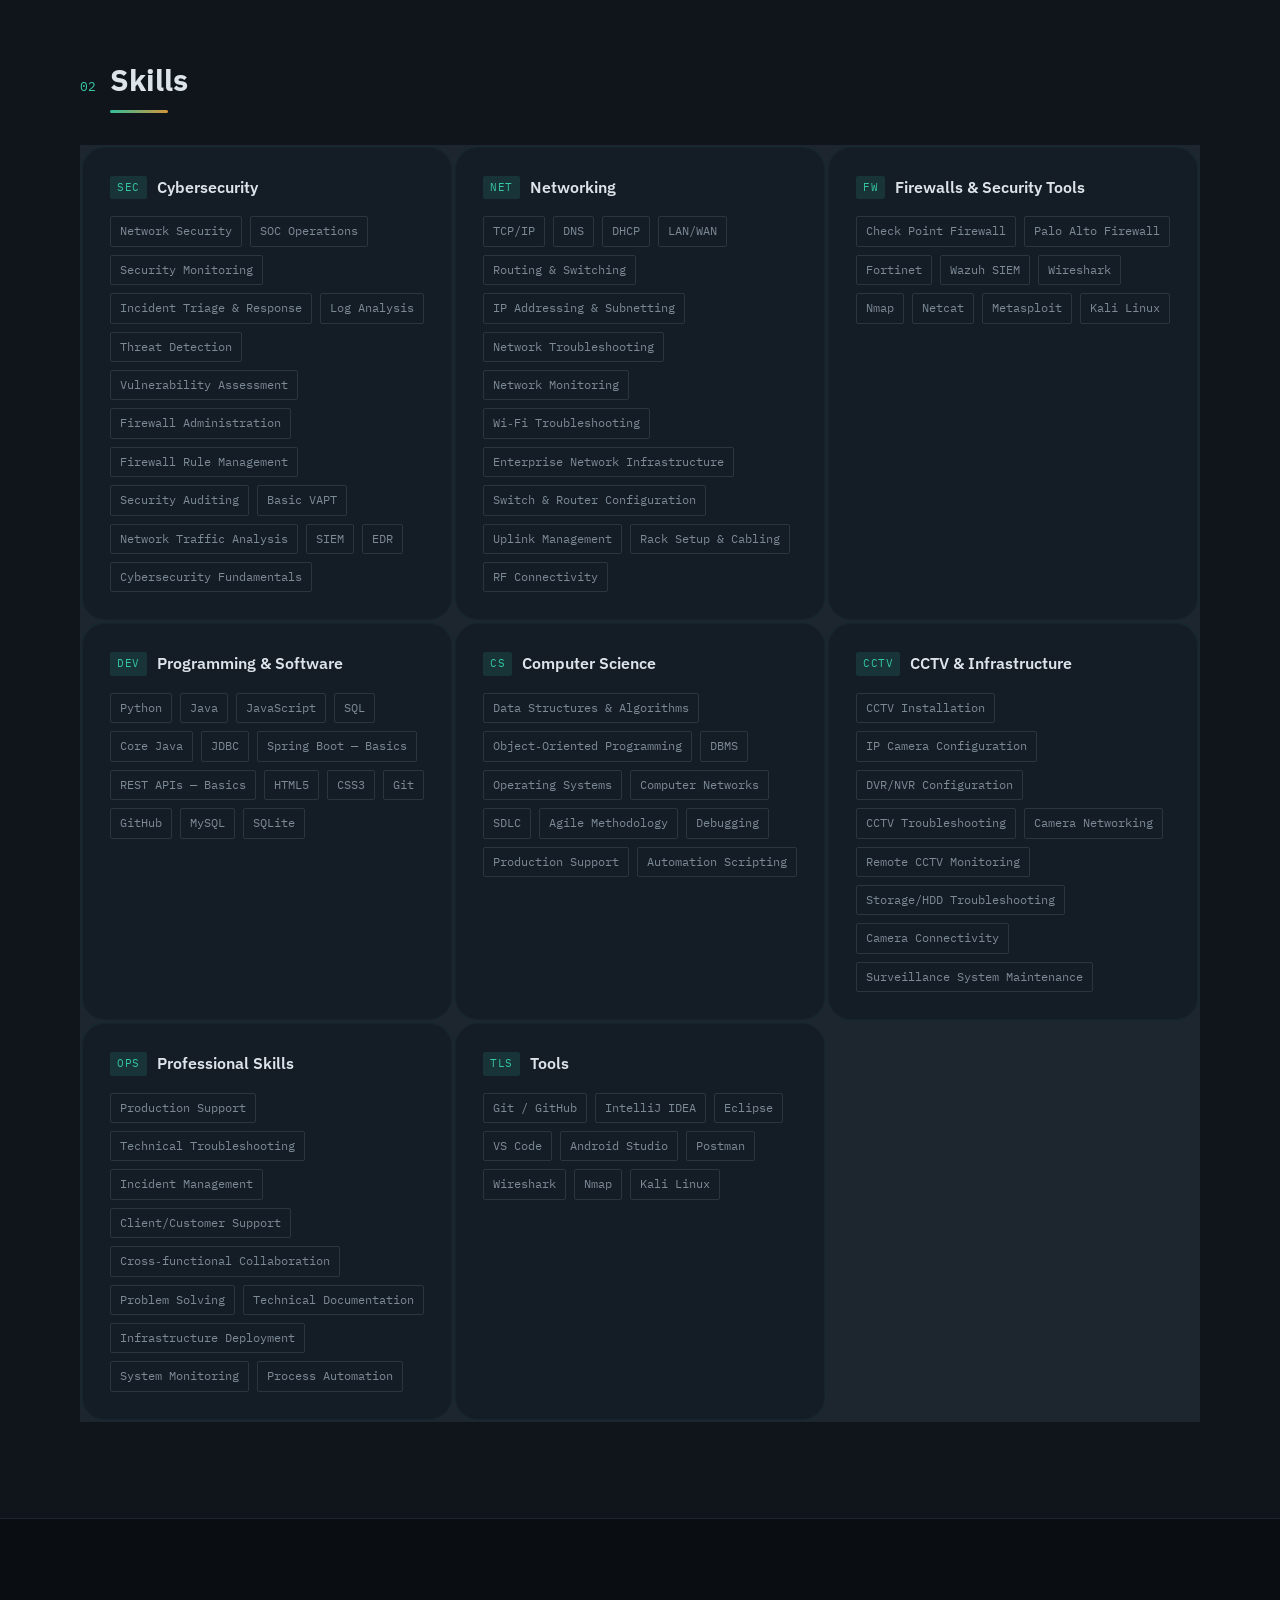
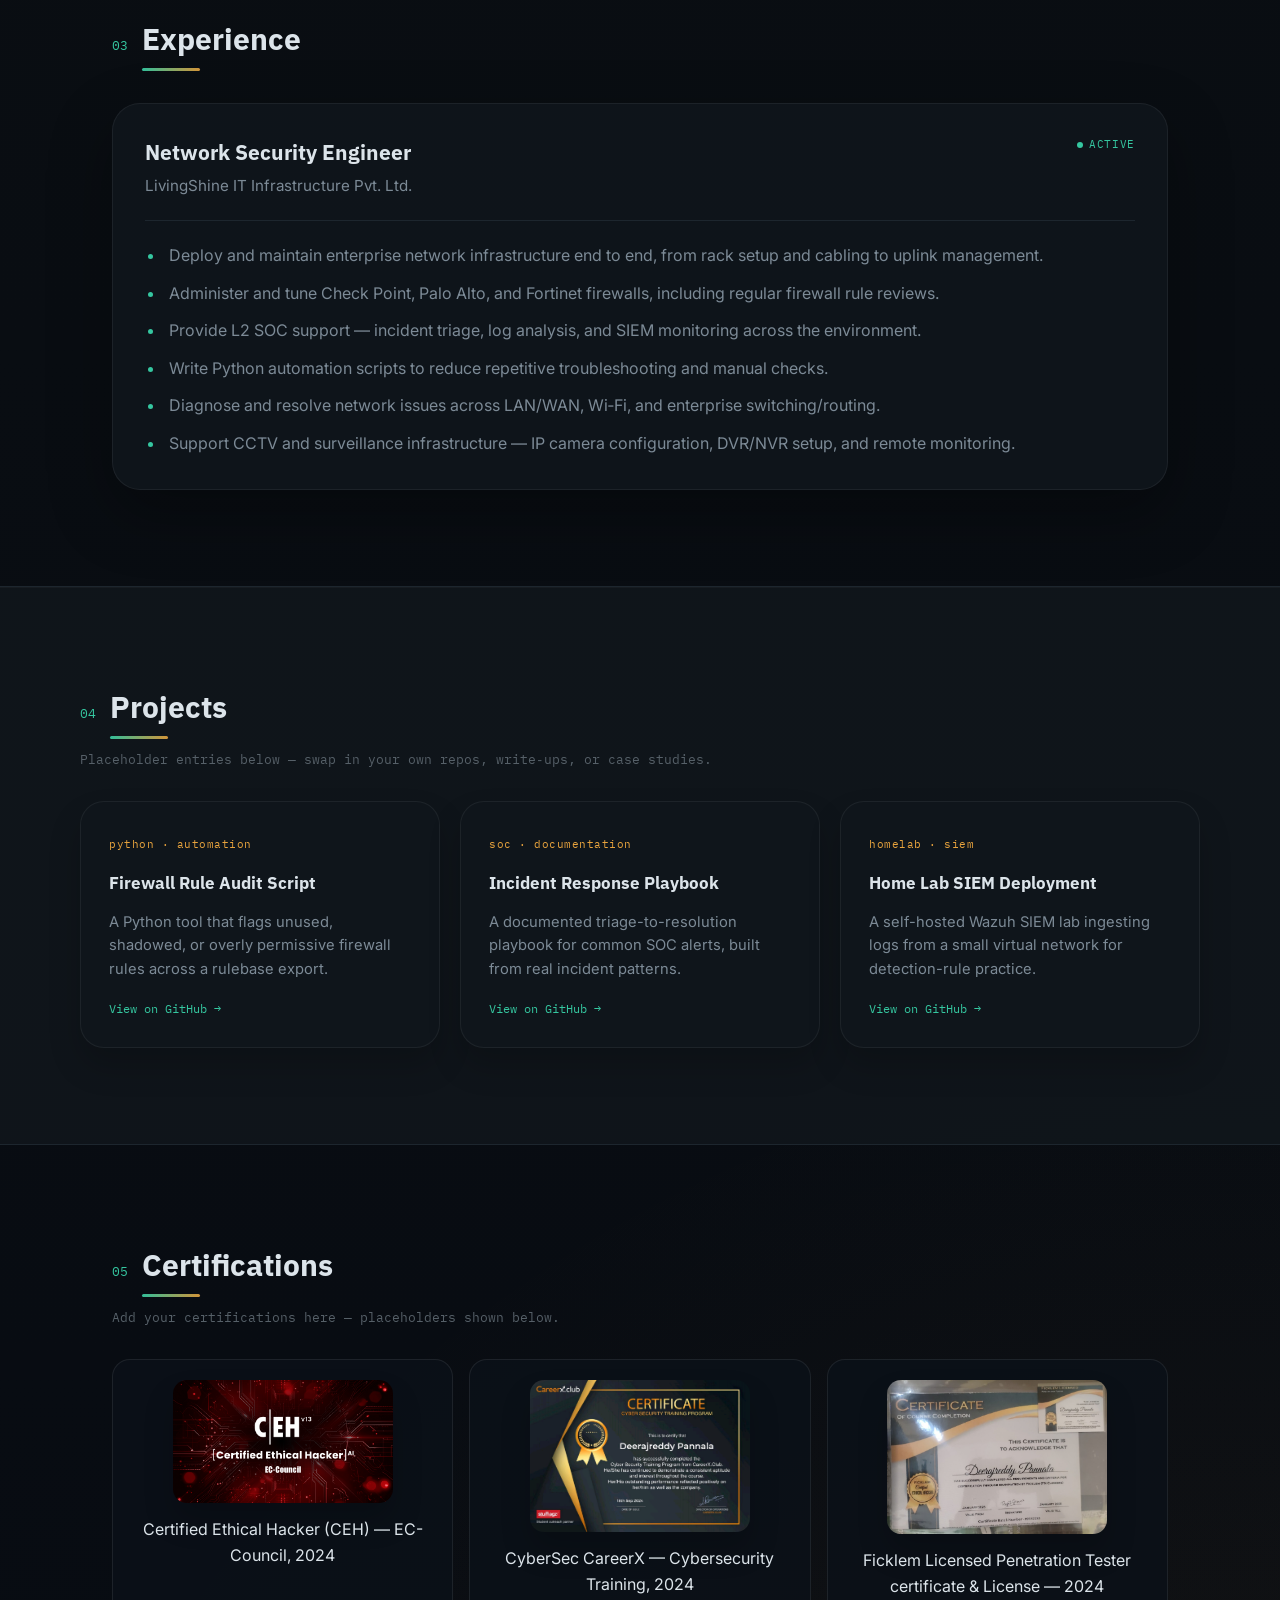
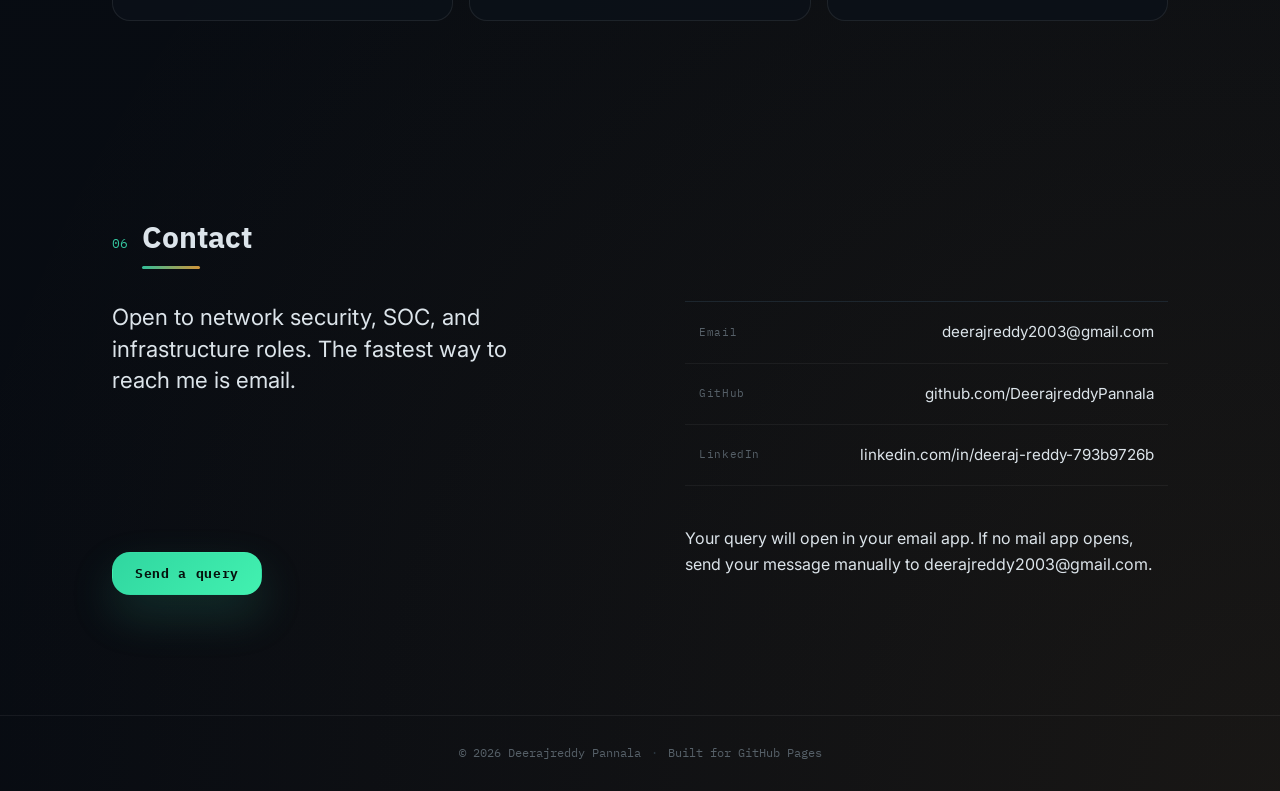
==== commit 6bfbfa9b: "Update contact link text in index.html" ====
--- a/index.html
+++ b/index.html
@@ -29,7 +29,7 @@
     <a href="#experience">[EXPERIENCE]</a>
     <a href="#projects">[PROJECTS]</a>
     <a href="#certs">[CERTS]</a>
-    <a href="#contact">[CONTACT]</a>
+    <a href="#contact">[CONTACTddddd]</a>
   </nav>
   <button class="nav__toggle" id="navToggle" aria-label="Toggle navigation" aria-expanded="false">
     <span></span><span></span><span></span>
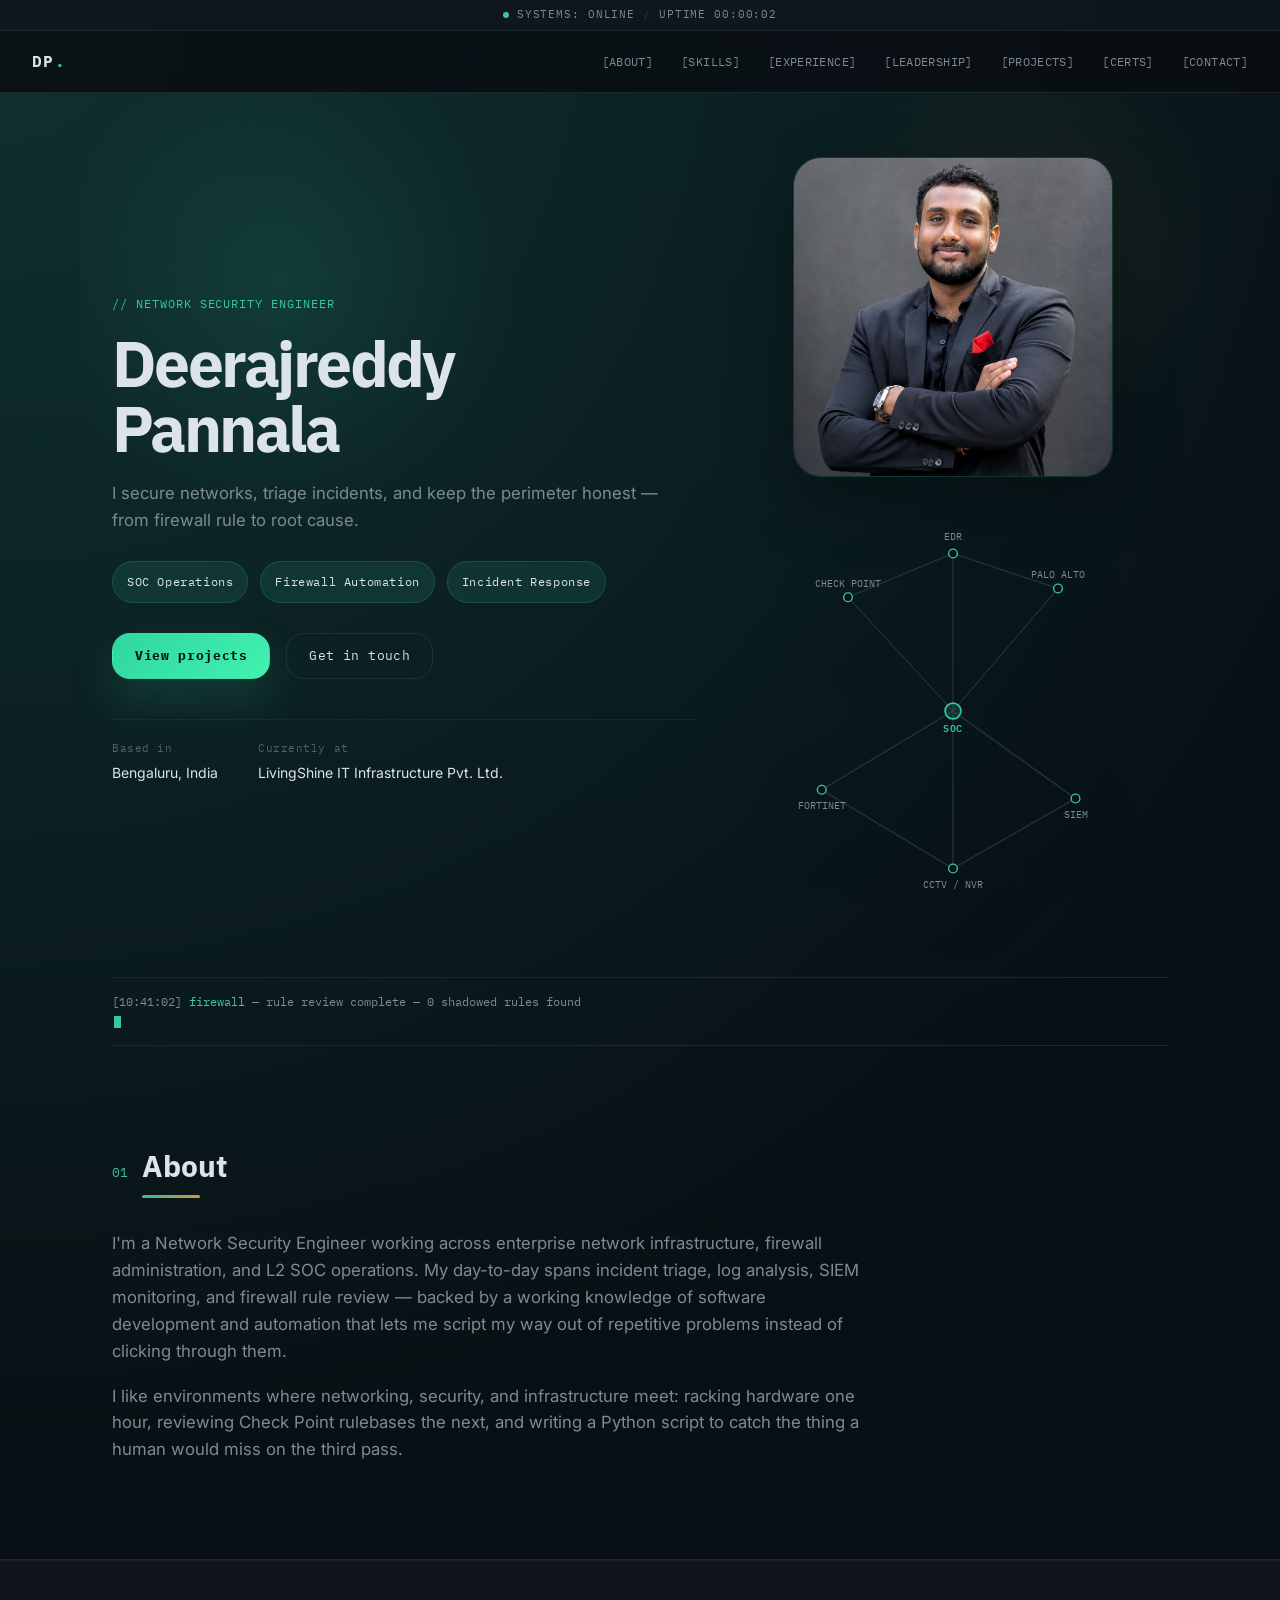
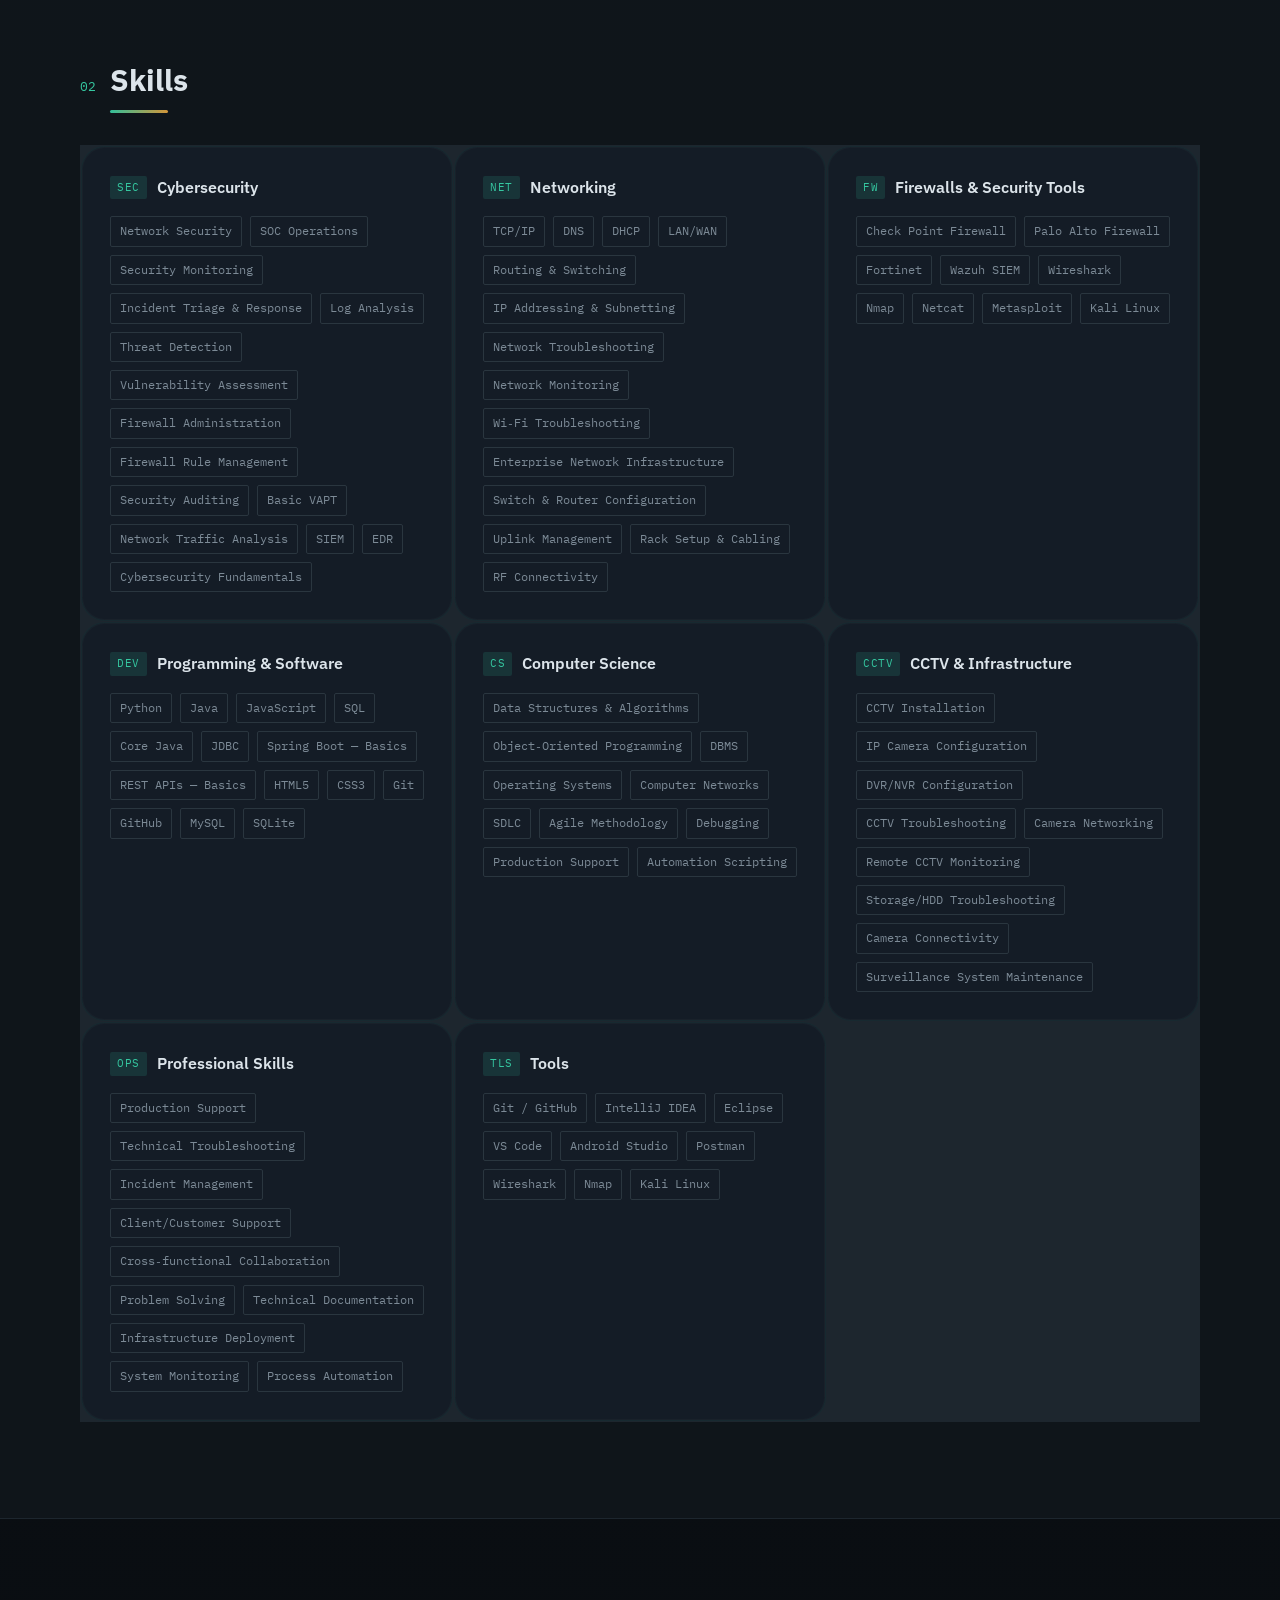
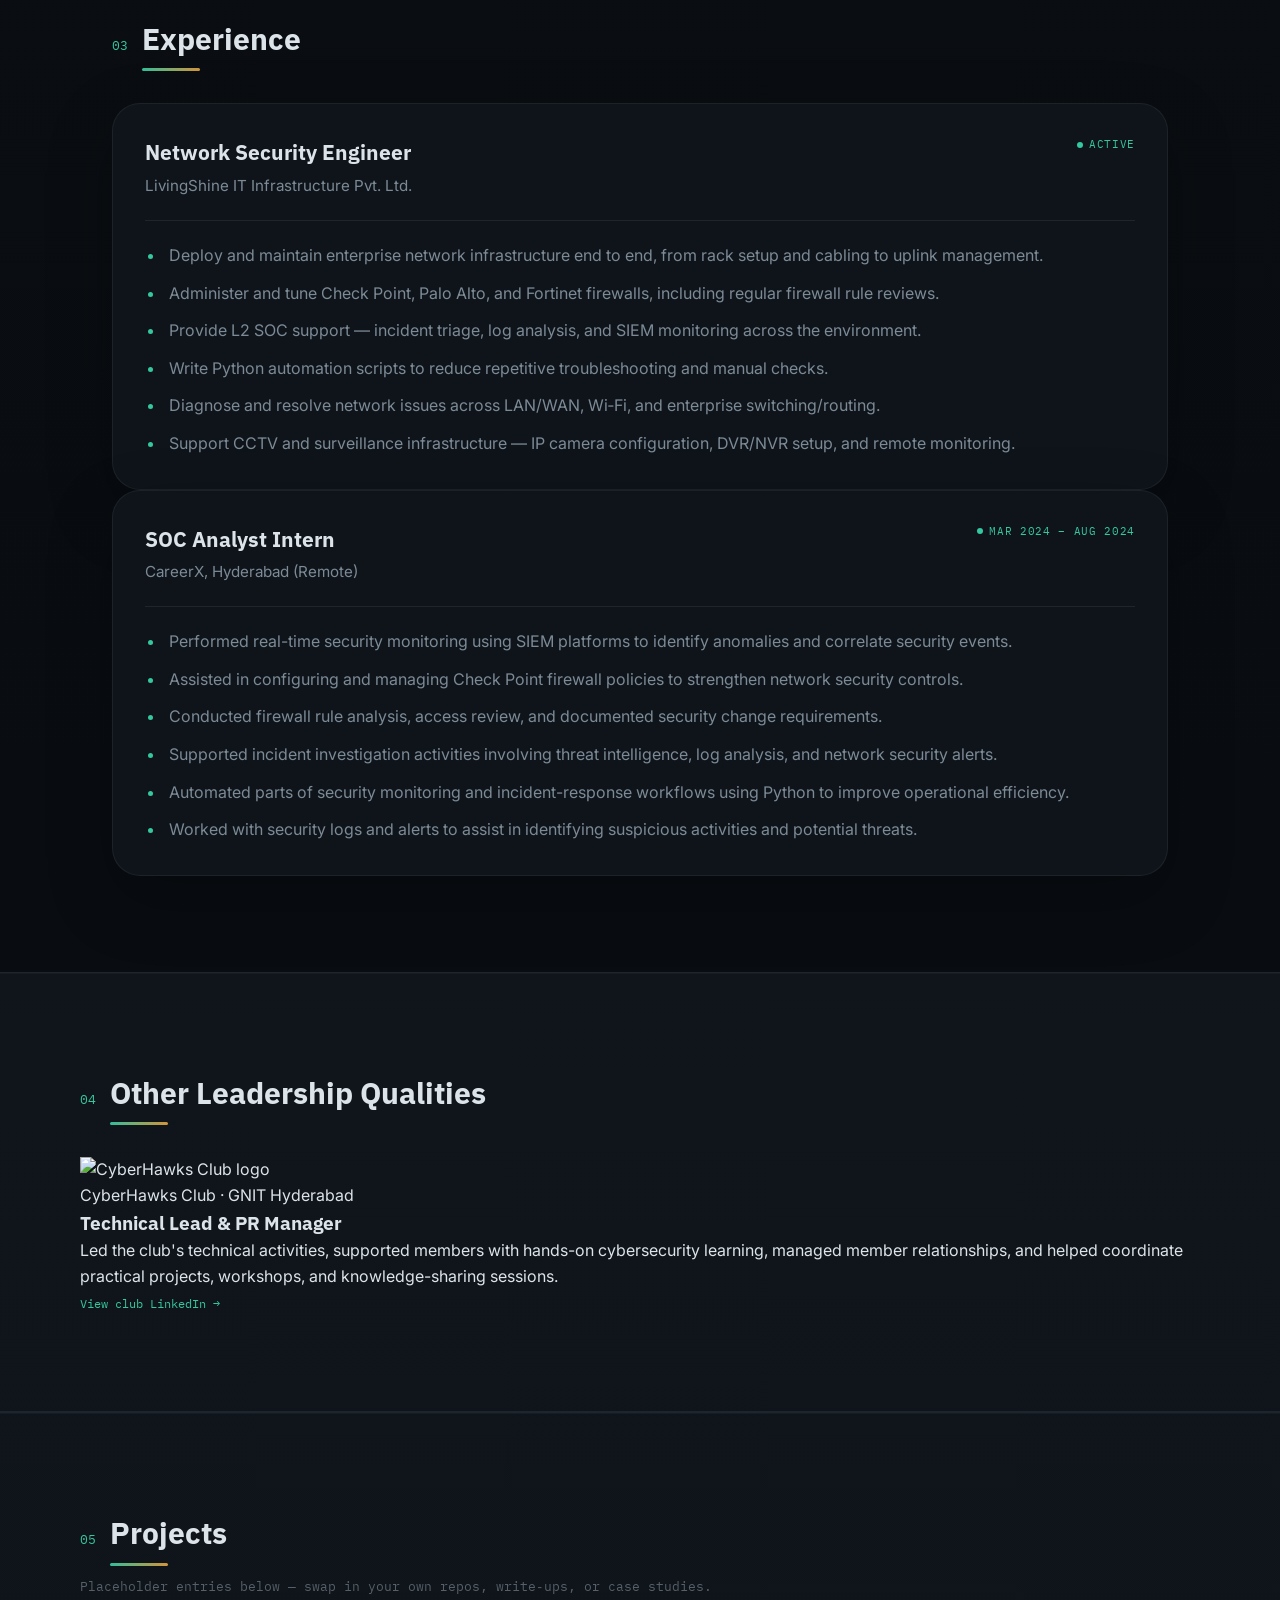
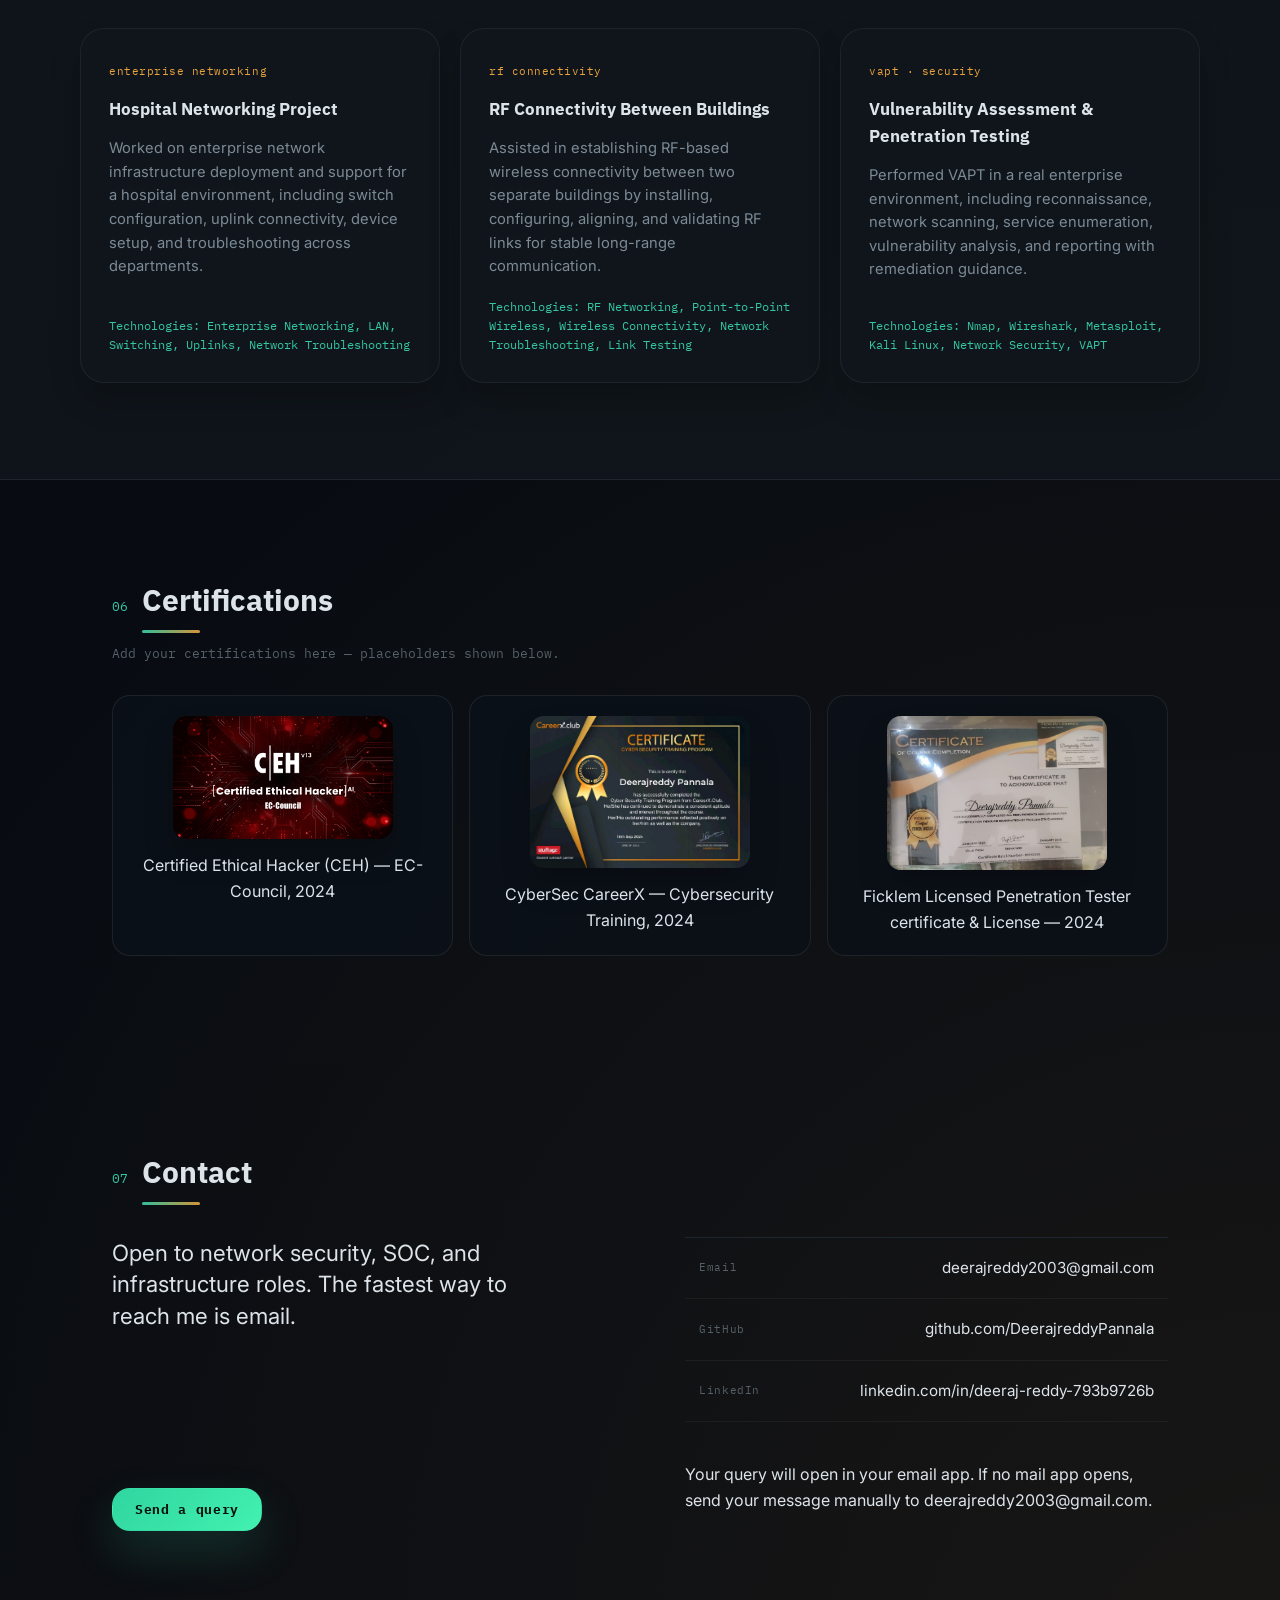
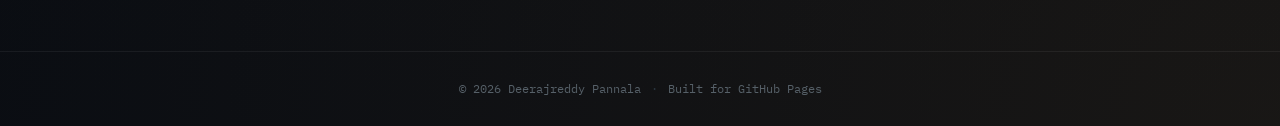
==== commit a42bfe46: "Revise index.html with new content and corrections Updated leadership section and added new projects" ====
--- a/index.html
+++ b/index.html
@@ -1,4 +1,4 @@
-<!DOCTYPE html>
+  <!DOCTYPE html>
 <html lang="en">
 <head>
 <meta charset="UTF-8">
@@ -27,9 +27,10 @@
     <a href="#about">[ABOUT]</a>
     <a href="#skills">[SKILLS]</a>
     <a href="#experience">[EXPERIENCE]</a>
+    <a href="#leadership">[LEADERSHIP]</a>
     <a href="#projects">[PROJECTS]</a>
     <a href="#certs">[CERTS]</a>
-    <a href="#contact">[CONTACTddddd]</a>
+    <a href="#contact">[CONTACT]</a>
   </nav>
   <button class="nav__toggle" id="navToggle" aria-label="Toggle navigation" aria-expanded="false">
     <span></span><span></span><span></span>
@@ -124,7 +125,7 @@
 </section>
 
 <!-- ============ SKILLS ============ -->
-<section class="section section--panel" id="skills">
+<section class="section section--panel skill-section" id="skills">
   <div class="section__head">
     <span class="section__tag">02</span>
     <h2 class="section__title">Skills</h2>
@@ -239,50 +240,90 @@
       <li>Support CCTV and surveillance infrastructure — IP camera configuration, DVR/NVR setup, and remote monitoring.</li>
     </ul>
   </div>
+
+  <div class="exp-card">
+    <div class="exp-card__head">
+      <div>
+        <h3>SOC Analyst Intern</h3>
+        <p class="exp-card__org">CareerX, Hyderabad (Remote)</p>
+      </div>
+      <span class="exp-card__status">
+        <span class="statusbar__dot statusbar__dot--sm" aria-hidden="true"></span>MAR 2024 – AUG 2024
+      </span>
+    </div>
+    <ul class="exp-card__list">
+      <li>Performed real-time security monitoring using SIEM platforms to identify anomalies and correlate security events.</li>
+      <li>Assisted in configuring and managing Check Point firewall policies to strengthen network security controls.</li>
+      <li>Conducted firewall rule analysis, access review, and documented security change requirements.</li>
+      <li>Supported incident investigation activities involving threat intelligence, log analysis, and network security alerts.</li>
+      <li>Automated parts of security monitoring and incident-response workflows using Python to improve operational efficiency.</li>
+      <li>Worked with security logs and alerts to assist in identifying suspicious activities and potential threats.</li>
+    </ul>
+  </div>
+</section>
+
+<!-- ============ LEADERSHIP ============ -->
+<section class="section section--panel" id="leadership">
+  <div class="section__head">
+    <span class="section__tag">04</span>
+    <h2 class="section__title">Other Leadership Qualities</h2>
+  </div>
+
+  <article class="leadership-card">
+    <a href="https://www.linkedin.com/company/cyberhawks-club-gnit-hyd/" class="leadership-card__logo" target="_blank" rel="noopener" aria-label="Visit CyberHawks Club on LinkedIn">
+      <img src="./cyberhawk.png.jpg" alt="CyberHawks Club logo" class="leadership-card__image" onerror="this.hidden = true; this.parentElement.classList.add('logo-missing');">
+    </a>
+    <div class="leadership-card__body">
+      <p class="leadership-card__eyebrow">CyberHawks Club · GNIT Hyderabad</p>
+      <h3>Technical Lead &amp; PR Manager</h3>
+      <p>Led the club's technical activities, supported members with hands-on cybersecurity learning, managed member relationships, and helped coordinate practical projects, workshops, and knowledge-sharing sessions.</p>
+      <a href="https://www.linkedin.com/company/cyberhawks-club-gnit-hyd/" class="project-card__link" target="_blank" rel="noopener">View club LinkedIn →</a>
+    </div>
+  </article>
 </section>
 
 <!-- ============ PROJECTS ============ -->
 <section class="section section--panel" id="projects">
   <div class="section__head">
-    <span class="section__tag">04</span>
+    <span class="section__tag">05</span>
     <h2 class="section__title">Projects</h2>
   </div>
   <p class="section__note">Placeholder entries below — swap in your own repos, write‑ups, or case studies.</p>
 
   <div class="project-grid">
-    <a href="#" class="project-card">
+    <article class="project-card">
       <div class="project-card__top">
-        <span class="project-card__tag">python · automation</span>
-      </div>
-      <h3>Firewall Rule Audit Script</h3>
-      <p>A Python tool that flags unused, shadowed, or overly permissive firewall rules across a rulebase export.</p>
-      <span class="project-card__link">View on GitHub →</span>
-    </a>
-
-    <a href="#" class="project-card">
+        <span class="project-card__tag">enterprise networking</span>
+      </div>
+      <h3>Hospital Networking Project</h3>
+      <p>Worked on enterprise network infrastructure deployment and support for a hospital environment, including switch configuration, uplink connectivity, device setup, and troubleshooting across departments.</p>
+      <span class="project-card__link">Technologies: Enterprise Networking, LAN, Switching, Uplinks, Network Troubleshooting</span>
+    </article>
+
+    <article class="project-card">
       <div class="project-card__top">
-        <span class="project-card__tag">soc · documentation</span>
-      </div>
-      <h3>Incident Response Playbook</h3>
-      <p>A documented triage-to-resolution playbook for common SOC alerts, built from real incident patterns.</p>
-      <span class="project-card__link">View on GitHub →</span>
-    </a>
-
-    <a href="#" class="project-card">
+        <span class="project-card__tag">rf connectivity</span>
+      </div>
+      <h3>RF Connectivity Between Buildings</h3>
+      <p>Assisted in establishing RF-based wireless connectivity between two separate buildings by installing, configuring, aligning, and validating RF links for stable long-range communication.</p>
+      <span class="project-card__link">Technologies: RF Networking, Point-to-Point Wireless, Wireless Connectivity, Network Troubleshooting, Link Testing</span>
+    </article>
+
+    <article class="project-card">
       <div class="project-card__top">
-        <span class="project-card__tag">homelab · siem</span>
-      </div>
-      <h3>Home Lab SIEM Deployment</h3>
-      <p>A self-hosted Wazuh SIEM lab ingesting logs from a small virtual network for detection-rule practice.</p>
-      <span class="project-card__link">View on GitHub →</span>
-    </a>
+        <span class="project-card__tag">vapt · security</span>
+      </div>
+      <h3>Vulnerability Assessment & Penetration Testing</h3>
+      <p>Performed VAPT in a real enterprise environment, including reconnaissance, network scanning, service enumeration, vulnerability analysis, and reporting with remediation guidance.</p>
+      <span class="project-card__link">Technologies: Nmap, Wireshark, Metasploit, Kali Linux, Network Security, VAPT</span>
+    </article>
   </div>
 </section>
 
 <!-- ============ CERTIFICATIONS ============ -->
 <section class="section" id="certs">
   <div class="section__head">
-    <span class="section__tag">05</span>
+    <span class="section__tag">06</span>
     <h2 class="section__title">Certifications</h2>
   </div>
   <p class="section__note">Add your certifications here — placeholders shown below.</p>
@@ -306,7 +347,7 @@
 <!-- ============ CONTACT ============ -->
 <section class="section section--contact" id="contact">
   <div class="section__head">
-    <span class="section__tag">06</span>
+    <span class="section__tag">07</span>
     <h2 class="section__title">Contact</h2>
   </div>
 
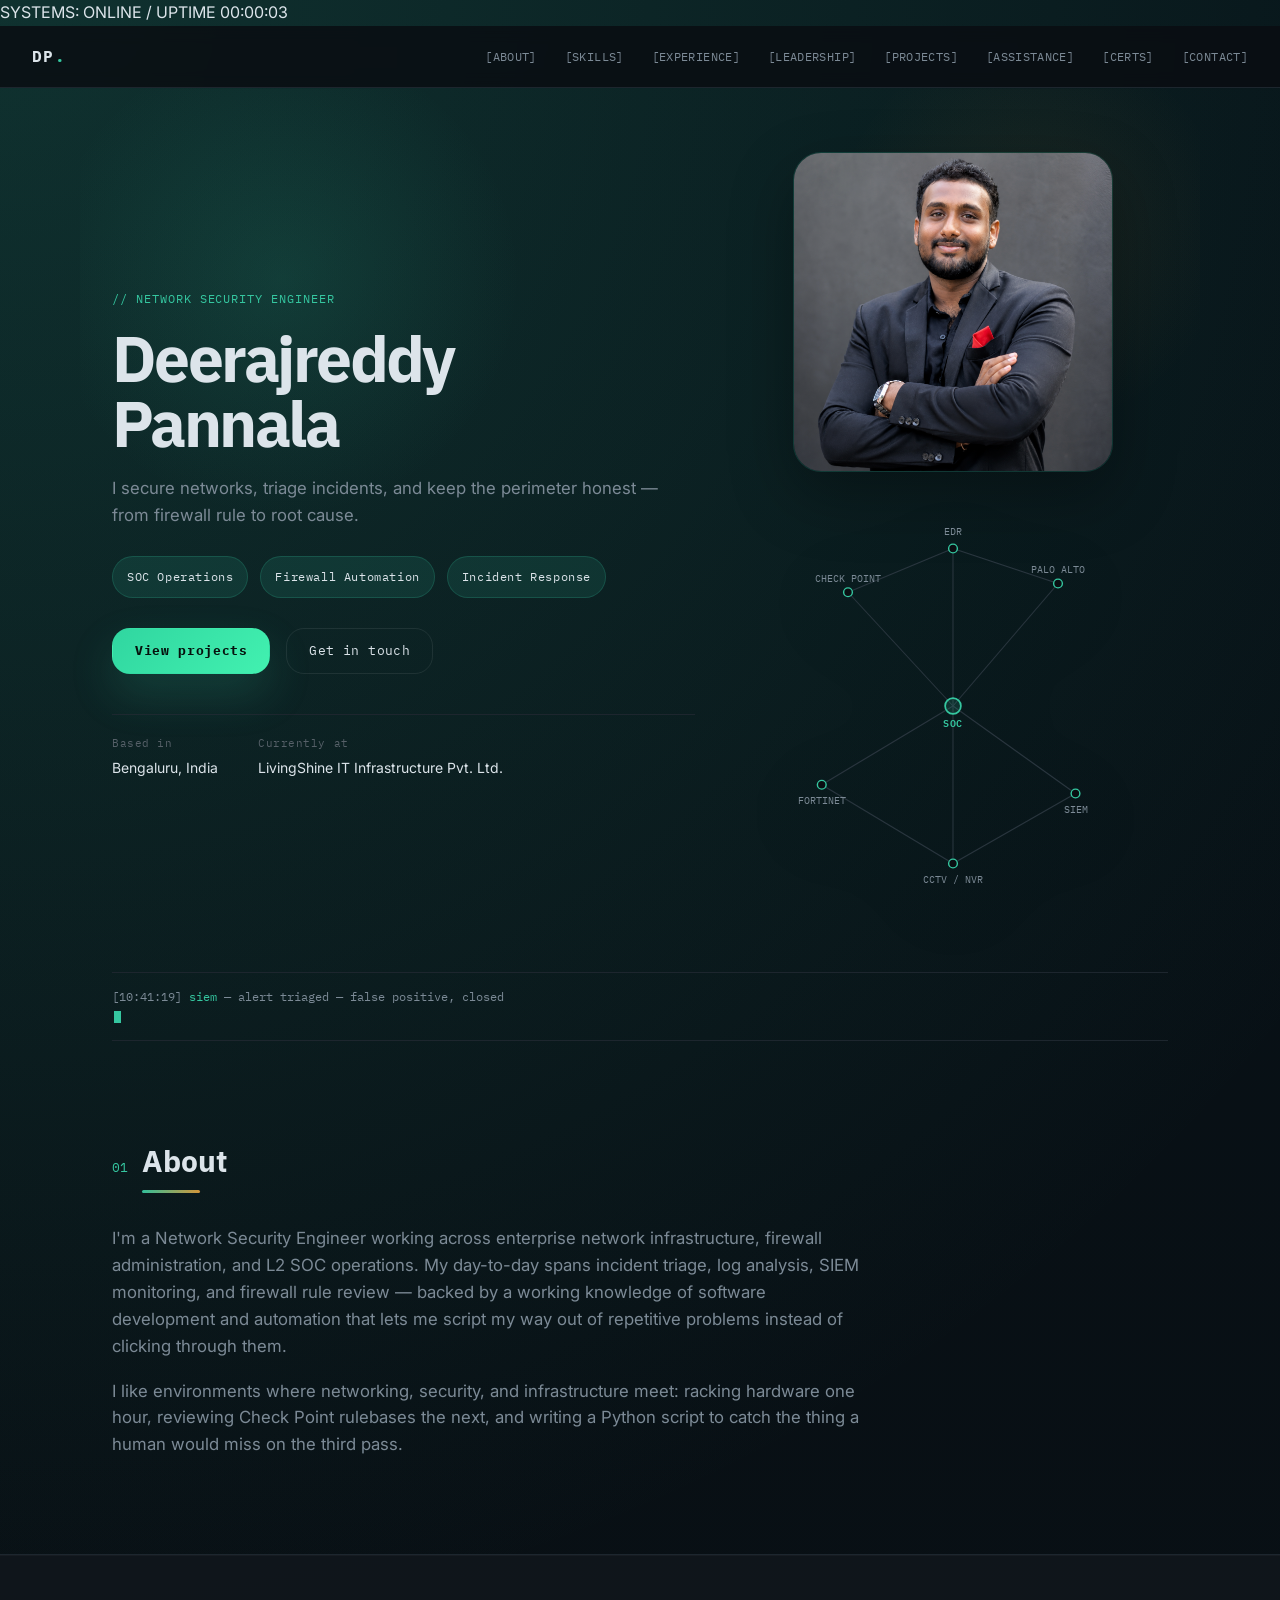
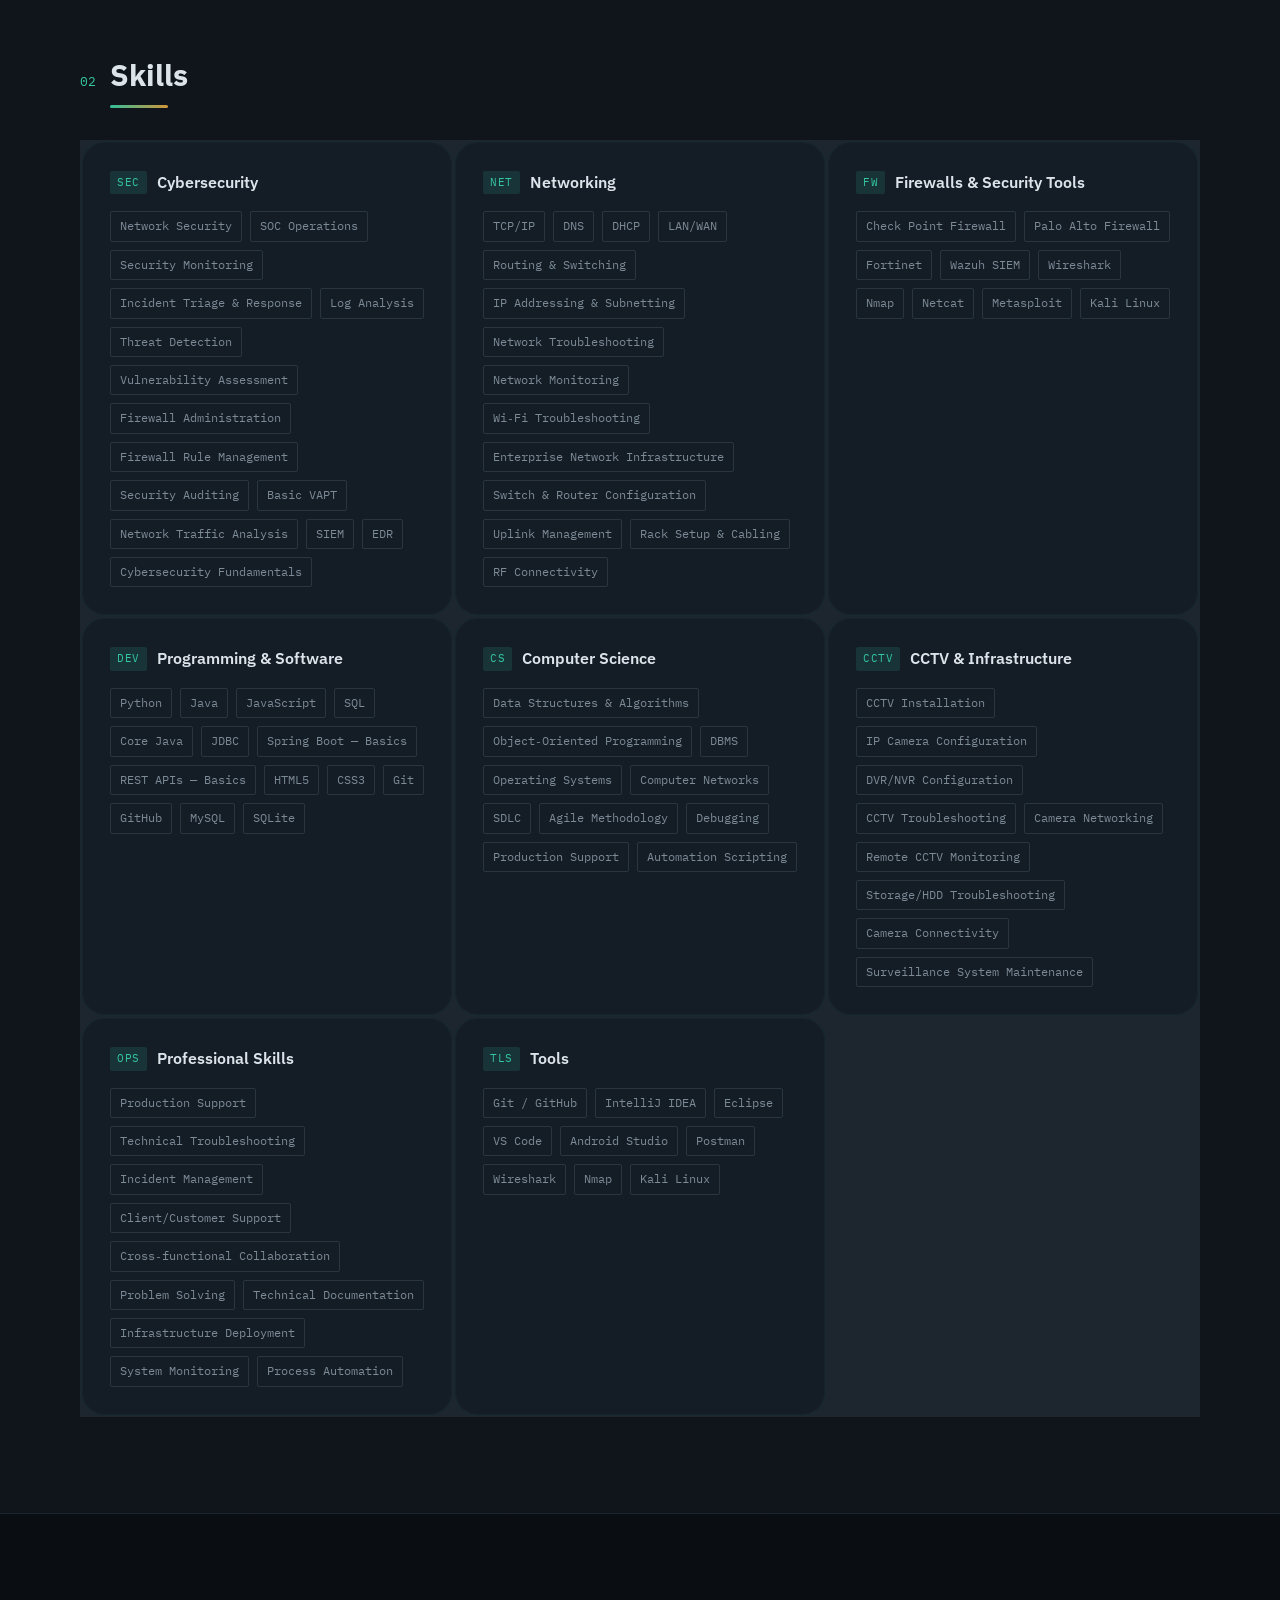
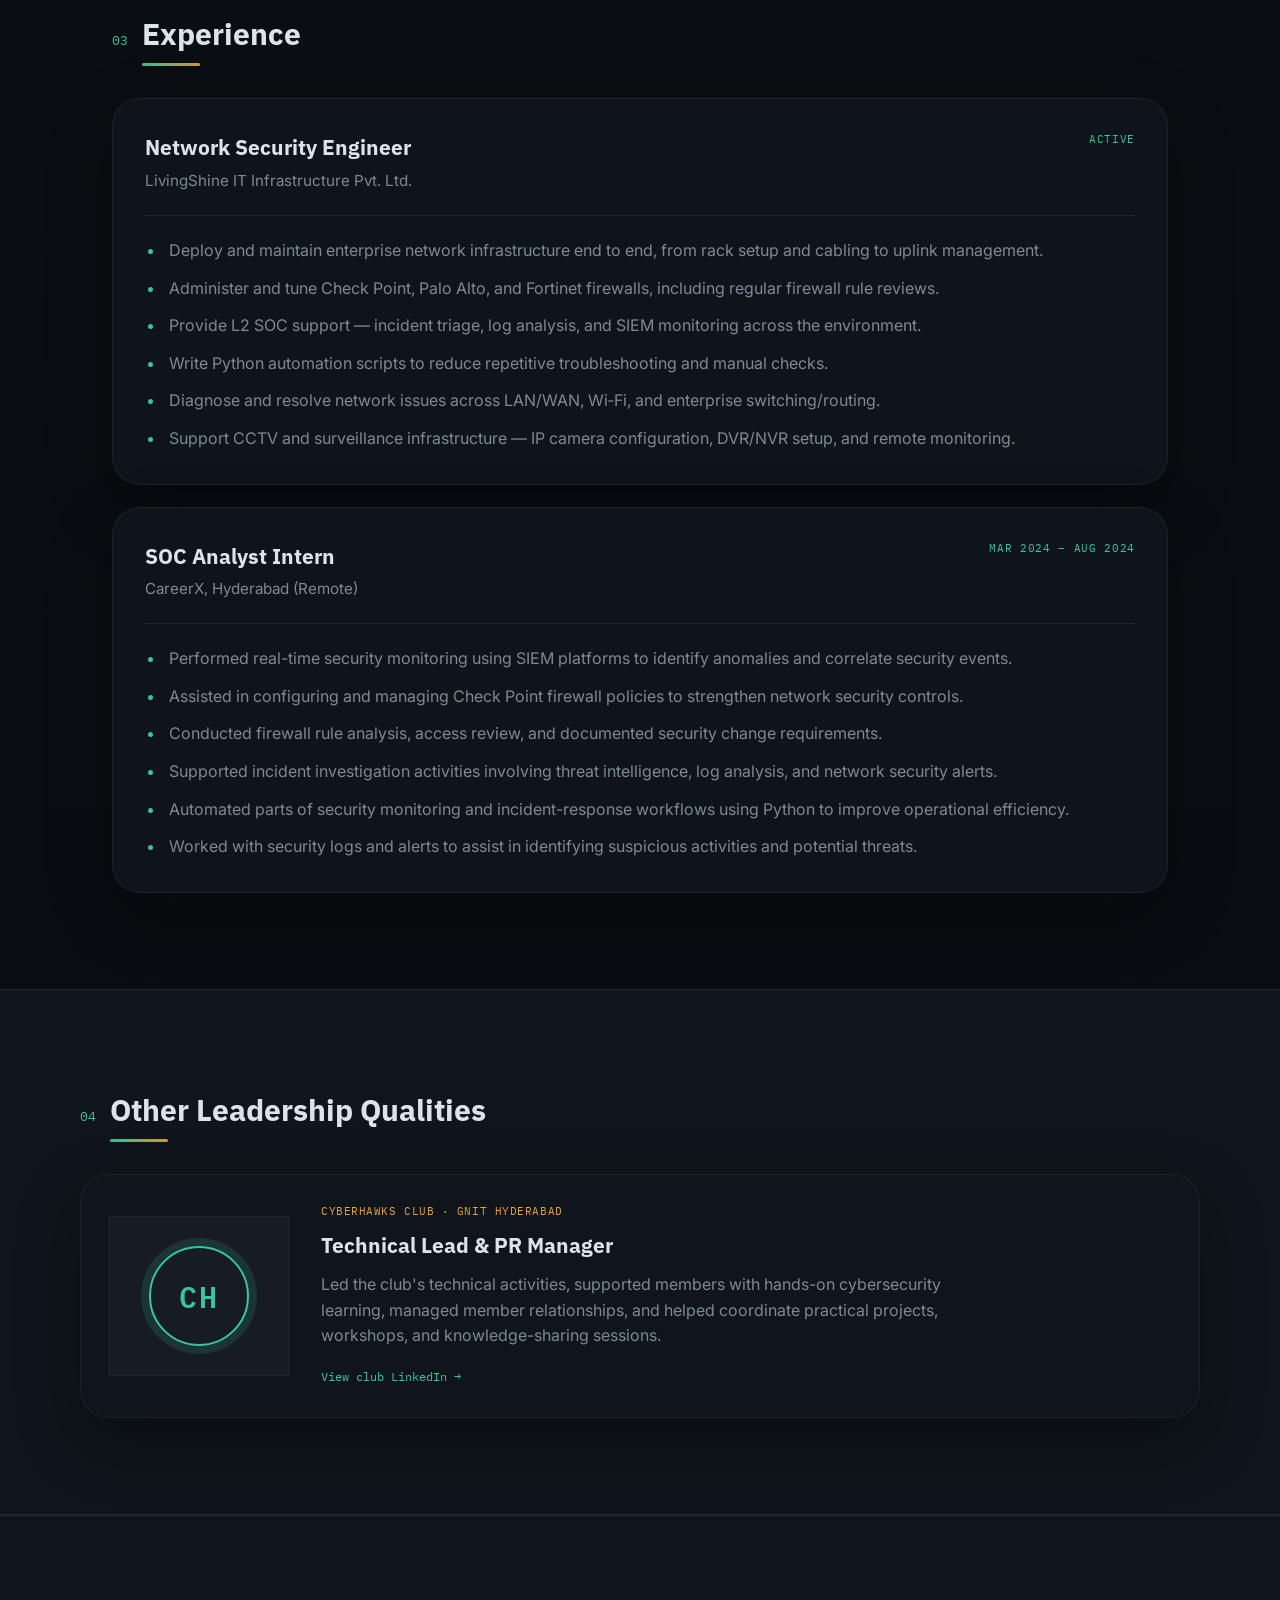
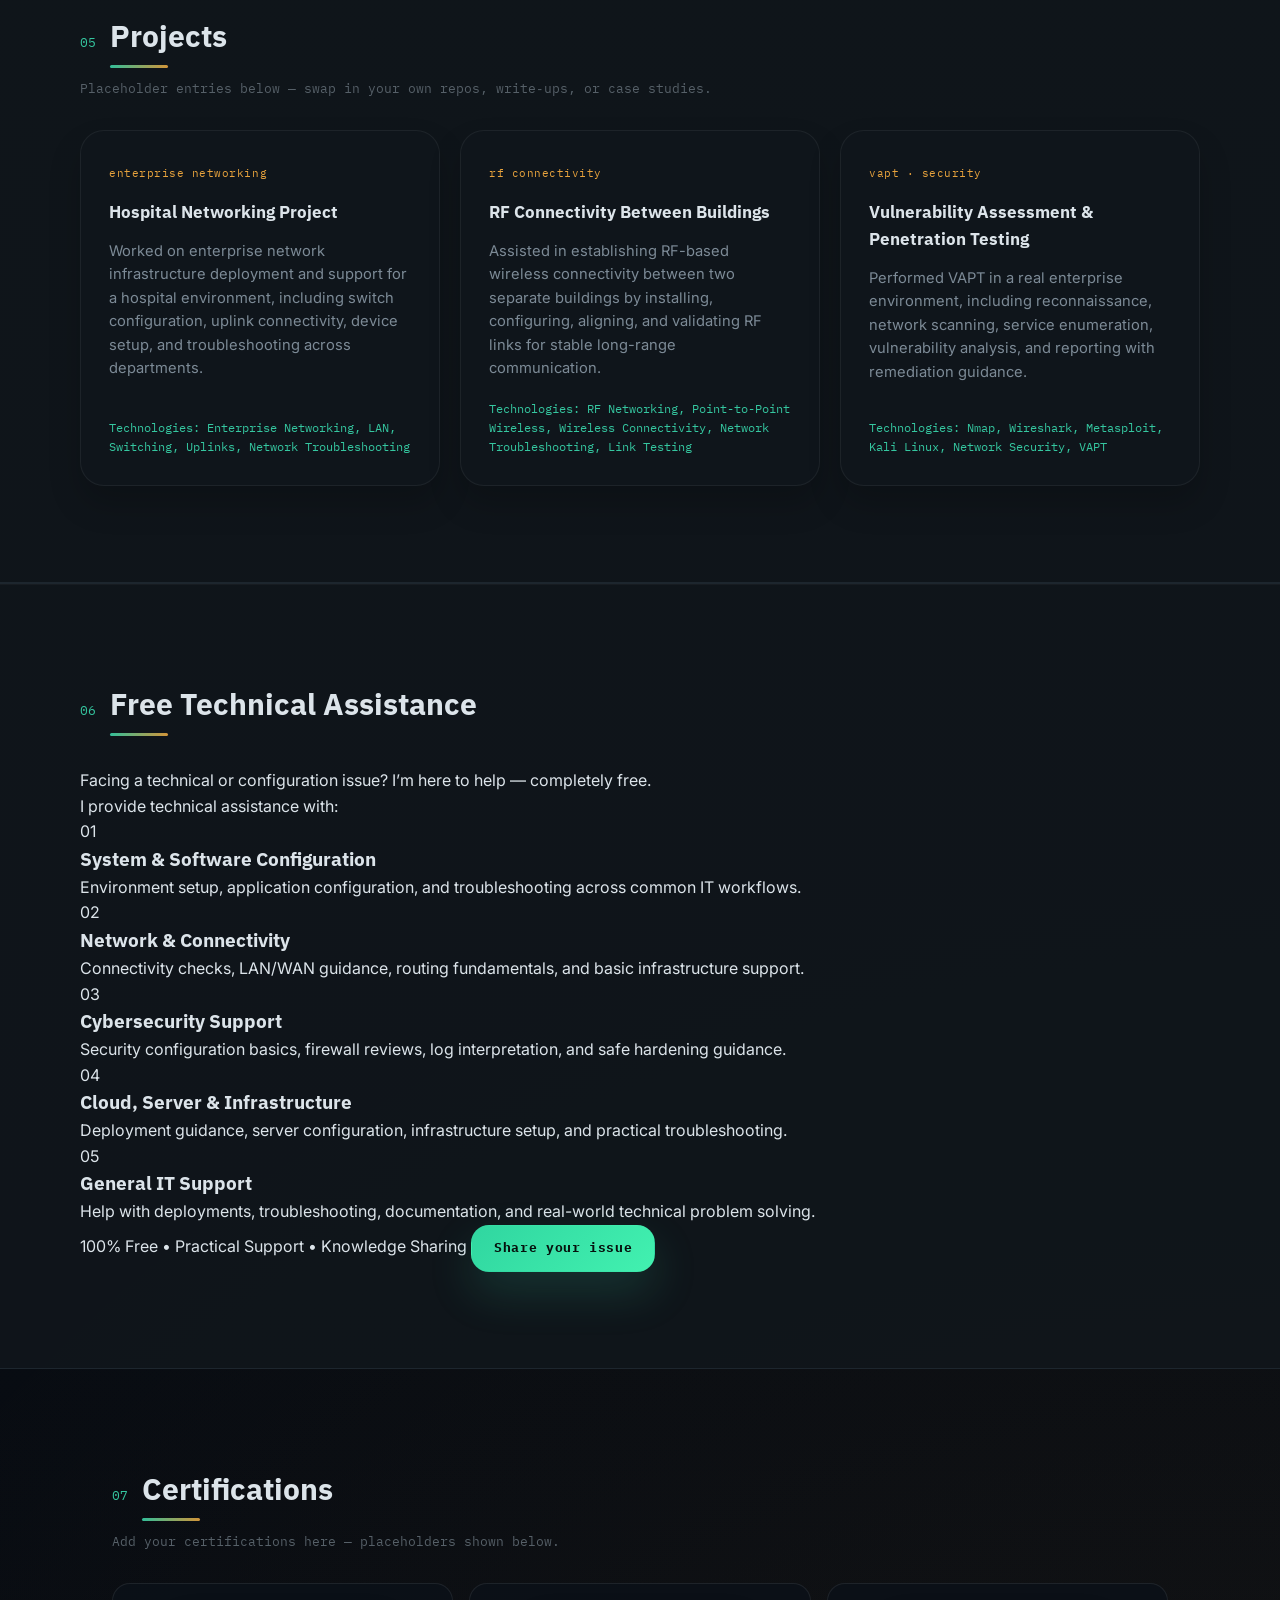
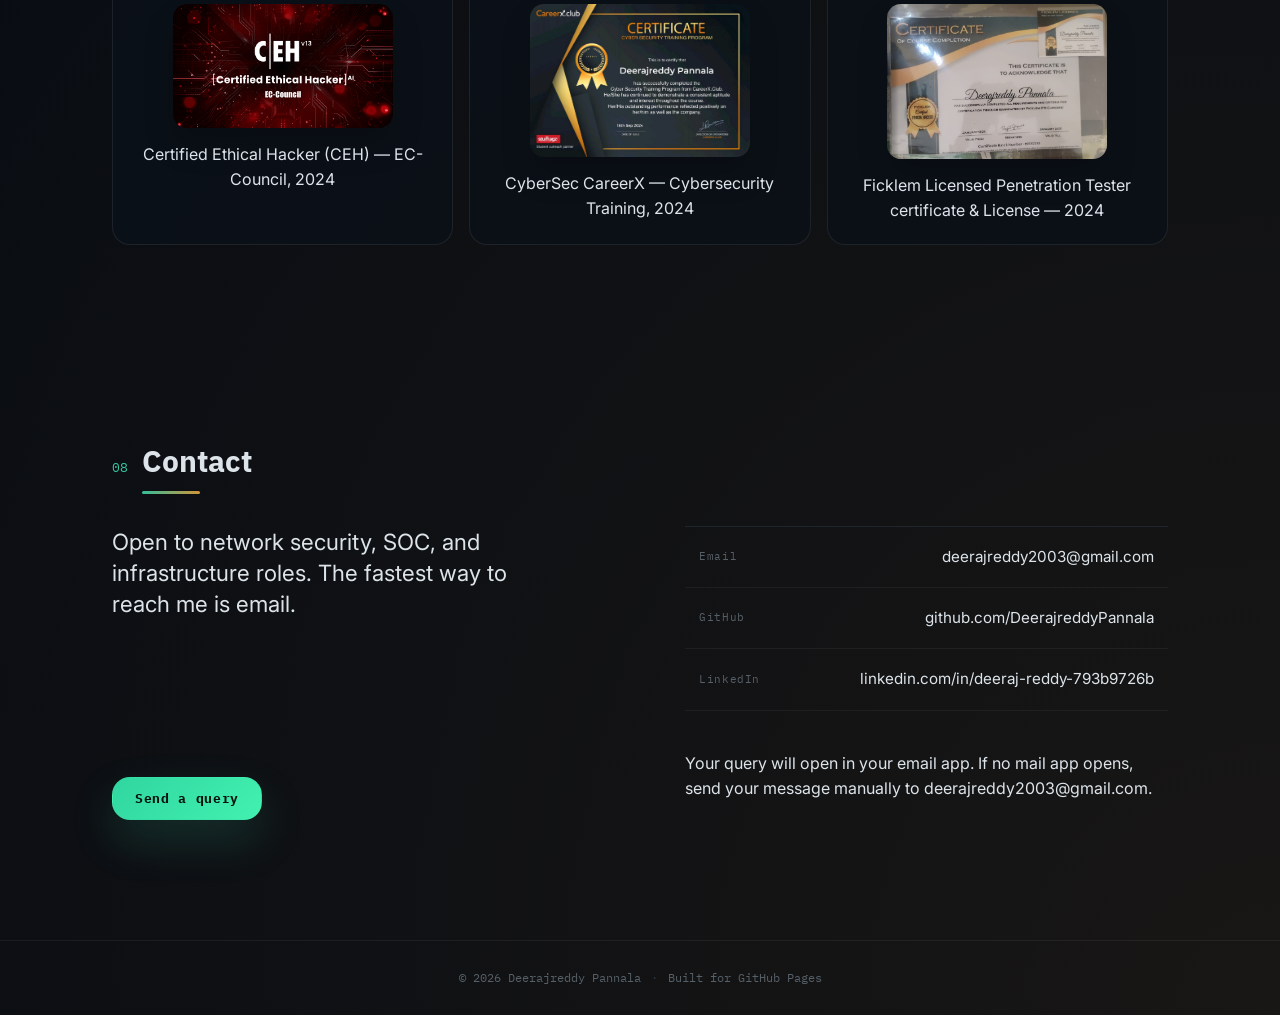
==== commit ea48922d: "Add free technical assistance section to index.html Added a new section for free technical assistanc" ====
--- a/index.html
+++ b/index.html
@@ -29,6 +29,7 @@
     <a href="#experience">[EXPERIENCE]</a>
     <a href="#leadership">[LEADERSHIP]</a>
     <a href="#projects">[PROJECTS]</a>
+    <a href="#assistance">[ASSISTANCE]</a>
     <a href="#certs">[CERTS]</a>
     <a href="#contact">[CONTACT]</a>
   </nav>
@@ -320,10 +321,56 @@
   </div>
 </section>
 
+<!-- ============ FREE TECHNICAL ASSISTANCE ============ -->
+<section class="section section--panel assistance-section" id="assistance">
+  <div class="section__head">
+    <span class="section__tag">06</span>
+    <h2 class="section__title">Free Technical Assistance</h2>
+  </div>
+
+  <div class="assistance__intro">
+    <p>Facing a technical or configuration issue? I’m here to help — completely free.</p>
+    <p>I provide technical assistance with:</p>
+  </div>
+
+  <div class="assistance-grid">
+    <article class="assistance-card">
+      <span class="assistance-card__icon">01</span>
+      <h3>System &amp; Software Configuration</h3>
+      <p>Environment setup, application configuration, and troubleshooting across common IT workflows.</p>
+    </article>
+    <article class="assistance-card">
+      <span class="assistance-card__icon">02</span>
+      <h3>Network &amp; Connectivity</h3>
+      <p>Connectivity checks, LAN/WAN guidance, routing fundamentals, and basic infrastructure support.</p>
+    </article>
+    <article class="assistance-card">
+      <span class="assistance-card__icon">03</span>
+      <h3>Cybersecurity Support</h3>
+      <p>Security configuration basics, firewall reviews, log interpretation, and safe hardening guidance.</p>
+    </article>
+    <article class="assistance-card">
+      <span class="assistance-card__icon">04</span>
+      <h3>Cloud, Server &amp; Infrastructure</h3>
+      <p>Deployment guidance, server configuration, infrastructure setup, and practical troubleshooting.</p>
+    </article>
+    <article class="assistance-card">
+      <span class="assistance-card__icon">05</span>
+      <h3>General IT Support</h3>
+      <p>Help with deployments, troubleshooting, documentation, and real-world technical problem solving.</p>
+    </article>
+  </div>
+
+  <div class="assistance__callout">
+    <span class="assistance__callout-text">100% Free • Practical Support • Knowledge Sharing</span>
+    <a href="#contact" class="btn btn--primary">Share your issue</a>
+  </div>
+</section>
+
 <!-- ============ CERTIFICATIONS ============ -->
 <section class="section" id="certs">
   <div class="section__head">
-    <span class="section__tag">06</span>
+    <span class="section__tag">07</span>
     <h2 class="section__title">Certifications</h2>
   </div>
   <p class="section__note">Add your certifications here — placeholders shown below.</p>
@@ -347,7 +394,7 @@
 <!-- ============ CONTACT ============ -->
 <section class="section section--contact" id="contact">
   <div class="section__head">
-    <span class="section__tag">07</span>
+    <span class="section__tag">08</span>
     <h2 class="section__title">Contact</h2>
   </div>
 
--- a/style.css
+++ b/style.css
@@ -63,39 +63,6 @@
 }
 
 /* ===========================================================
-   STATUS BAR
-=========================================================== */
-.statusbar {
-  display: flex;
-  align-items: center;
-  gap: 8px;
-  justify-content: center;
-  background: var(--bg-panel);
-  border-bottom: 1px solid var(--border);
-  color: var(--text-dim);
-  font-family: var(--font-mono);
-  font-size: 11px;
-  letter-spacing: 0.08em;
-  padding: 6px 16px;
-}
-.statusbar__dot {
-  width: 6px;
-  height: 6px;
-  border-radius: 50%;
-  background: var(--accent-teal);
-  box-shadow: 0 0 0 0 rgba(53,199,160,0.6);
-  animation: pulse-dot 2.4s ease-out infinite;
-}
-.statusbar__dot--sm { width: 6px; height: 6px; margin-right: 6px; display: inline-block; }
-@keyframes pulse-dot {
-  0% { box-shadow: 0 0 0 0 rgba(53,199,160,0.5); }
-  70% { box-shadow: 0 0 0 6px rgba(53,199,160,0); }
-  100% { box-shadow: 0 0 0 0 rgba(53,199,160,0); }
-}
-.statusbar__text { color: var(--text-muted); }
-.statusbar__sep { color: var(--border-bright); }
-
-/* ===========================================================
    NAV
 =========================================================== */
 .nav {
@@ -261,32 +228,13 @@
 /* topology diagram */
 .hero__topology { display: flex; flex-direction: column; align-items: center; justify-content: center; gap: 24px; position: relative; }
 .hero__photo { width: min(100%, 320px); border-radius: 28px; border: 1px solid rgba(53,199,160,0.16); box-shadow: var(--shadow); }
-.hero__photo::after { content: '';
-  position: absolute;
-  inset: 0;
-}
+.hero__photo::after { content: ''; position: absolute; inset: 0; }
 .topology-svg { width: 100%; max-width: 420px; height: auto; filter: drop-shadow(0 20px 40px rgba(0,0,0,0.28)); }
-.node {
-  fill: var(--bg);
-  stroke: var(--accent-teal);
-  stroke-width: 1.6;
-}
-.node--self {
-  fill: var(--accent-teal-dim);
-  stroke: var(--accent-teal);
-  stroke-width: 2;
-  animation: node-pulse 2.6s ease-in-out infinite;
-}
-@keyframes node-pulse {
-  0%, 100% { r: 9; }
-  50% { r: 11; }
-}
+.node { fill: var(--bg); stroke: var(--accent-teal); stroke-width: 1.6; }
+.node--self { fill: var(--accent-teal-dim); stroke: var(--accent-teal); stroke-width: 2; animation: node-pulse 2.6s ease-in-out infinite; }
+@keyframes node-pulse { 0%, 100% { r: 9; } 50% { r: 11; } }
 .label--self { font-weight: 600; letter-spacing: 0.05em; }
-.topo-lines .line {
-  stroke-dasharray: 300;
-  stroke-dashoffset: 300;
-  animation: draw-line 1.8s ease forwards;
-}
+.topo-lines .line { stroke-dasharray: 300; stroke-dashoffset: 300; animation: draw-line 1.8s ease forwards; }
 .l1{animation-delay:.1s}.l2{animation-delay:.2s}.l3{animation-delay:.3s}.l4{animation-delay:.4s}
 .l5{animation-delay:.5s}.l6{animation-delay:.6s}.l7{animation-delay:.7s}.l8{animation-delay:.8s}
 .l9{animation-delay:.9s}.l10{animation-delay:1s}
@@ -299,23 +247,10 @@
   padding: 14px 0;
   overflow: hidden;
 }
-.hero__ticker-inner {
-  font-family: var(--font-mono);
-  font-size: 12px;
-  color: var(--text-dim);
-  white-space: pre;
-}
+.hero__ticker-inner { font-family: var(--font-mono); font-size: 12px; color: var(--text-dim); white-space: pre; }
 .hero__ticker-inner .line-item { color: var(--text-muted); }
 .hero__ticker-inner .line-item .ok { color: var(--accent-teal); }
-.hero__ticker-inner .cursor {
-  display: inline-block;
-  width: 7px;
-  height: 12px;
-  background: var(--accent-teal);
-  margin-left: 2px;
-  animation: blink 1s step-end infinite;
-  vertical-align: text-bottom;
-}
+.hero__ticker-inner .cursor { display: inline-block; width: 7px; height: 12px; background: var(--accent-teal); margin-left: 2px; animation: blink 1s step-end infinite; vertical-align: text-bottom; }
 @keyframes blink { 50% { opacity: 0; } }
 
 /* ===========================================================
@@ -335,6 +270,30 @@
   border-bottom: 1px solid var(--border);
   box-shadow: inset 0 1px 0 rgba(255,255,255,0.03);
 }
+.skill-section {
+  --mouse-x: 50%;
+  --mouse-y: 50%;
+  position: relative;
+  overflow: hidden;
+}
+.skill-section::before {
+  content: '';
+  position: absolute;
+  width: 280px;
+  height: 280px;
+  left: var(--mouse-x);
+  top: var(--mouse-y);
+  border-radius: 50%;
+  pointer-events: none;
+  transform: translate(-50%, -50%);
+  background: radial-gradient(circle, rgba(53,199,160,0.2) 0%, rgba(53,199,160,0.08) 34%, transparent 70%);
+  filter: blur(8px);
+  opacity: 0;
+  transition: opacity 0.25s ease;
+  z-index: 0;
+}
+.skill-section.is-pointer-active::before { opacity: 1; }
+.skill-section > * { position: relative; z-index: 1; }
 .section__head {
   display: flex;
   align-items: baseline;
@@ -394,6 +353,13 @@
   border-radius: 24px;
   border: 1px solid rgba(53,199,160,0.08);
   box-shadow: inset 0 0 0 1px rgba(255,255,255,0.02);
+  transition: border-color 0.2s ease, background-color 0.2s ease, box-shadow 0.2s ease;
+}
+.skill-card.is-pointer-near,
+.skill-card:hover {
+  background: rgba(24, 38, 45, 0.96);
+  border-color: rgba(53,199,160,0.35);
+  box-shadow: inset 0 0 0 1px rgba(53,199,160,0.08), 0 12px 28px rgba(0,0,0,0.16);
 }
 .skill-card__head {
   display: flex;
@@ -420,6 +386,14 @@
   padding: 5px 9px;
   border-radius: 2px;
   white-space: nowrap;
+  transition: color 0.18s ease, border-color 0.18s ease, background-color 0.18s ease, box-shadow 0.18s ease;
+}
+.tag.is-pointer-near,
+.tag:hover {
+  color: var(--text);
+  border-color: rgba(53,199,160,0.58);
+  background: rgba(53,199,160,0.1);
+  box-shadow: 0 0 18px rgba(53,199,160,0.12);
 }
 
 /* ===========================================================
@@ -431,6 +405,9 @@
   padding: 32px;
   background: rgba(16, 22, 28, 0.9);
   box-shadow: var(--shadow);
+}
+.exp-card + .exp-card {
+  margin-top: 22px;
 }
 .exp-card__head {
   display: flex;
@@ -462,6 +439,75 @@
 }
 .exp-card__list li { padding-left: 4px; }
 .exp-card__list li::marker { color: var(--accent-teal); }
+
+/* ===========================================================
+   LEADERSHIP
+=========================================================== */
+.leadership-card {
+  display: grid;
+  grid-template-columns: 180px 1fr;
+  gap: 32px;
+  align-items: center;
+  border: 1px solid rgba(255,255,255,0.06);
+  border-radius: 28px;
+  padding: 28px;
+  background: rgba(16, 22, 28, 0.9);
+  box-shadow: var(--shadow);
+}
+.leadership-card__logo {
+  display: grid;
+  place-items: center;
+  min-height: 160px;
+  padding: 18px;
+  border: 1px solid var(--border);
+  background: rgba(255,255,255,0.03);
+  transition: border-color 0.16s ease, transform 0.16s ease;
+}
+.leadership-card__logo:hover {
+  border-color: var(--accent-teal);
+  transform: translateY(-2px);
+}
+.leadership-card__image {
+  width: 100%;
+  max-height: 150px;
+  object-fit: contain;
+}
+.leadership-card__image[hidden] { display: none; }
+.leadership-card__logo.logo-missing::before {
+  content: 'CH';
+  display: grid;
+  place-items: center;
+  width: 96px;
+  height: 96px;
+  border: 2px solid var(--accent-teal);
+  border-radius: 50%;
+  color: var(--accent-teal);
+  font-family: var(--font-mono);
+  font-size: 30px;
+  font-weight: 600;
+  letter-spacing: 0.08em;
+  box-shadow: 0 0 0 8px var(--accent-teal-dim);
+}
+.leadership-card__eyebrow {
+  margin-bottom: 8px;
+  color: var(--accent-amber);
+  font-family: var(--font-mono);
+  font-size: 11px;
+  letter-spacing: 0.05em;
+  text-transform: uppercase;
+}
+.leadership-card h3 {
+  margin-bottom: 10px;
+  font-size: 1.3rem;
+}
+.leadership-card__body > p:not(.leadership-card__eyebrow) {
+  max-width: 68ch;
+  color: var(--text-muted);
+}
+.leadership-card .project-card__link {
+  display: inline-block;
+  margin-top: 18px;
+}
 
 /* ===========================================================
    PROJECTS
@@ -714,4 +760,6 @@
   .section--panel { padding-left: 20px; padding-right: 20px; }
   .hero { padding: 48px 20px 0; }
   .hero__meta { flex-direction: column; gap: 16px; }
-}
+  .leadership-card { grid-template-columns: 1fr; padding: 20px; }
+  .leadership-card__logo { min-height: 140px; }
+}
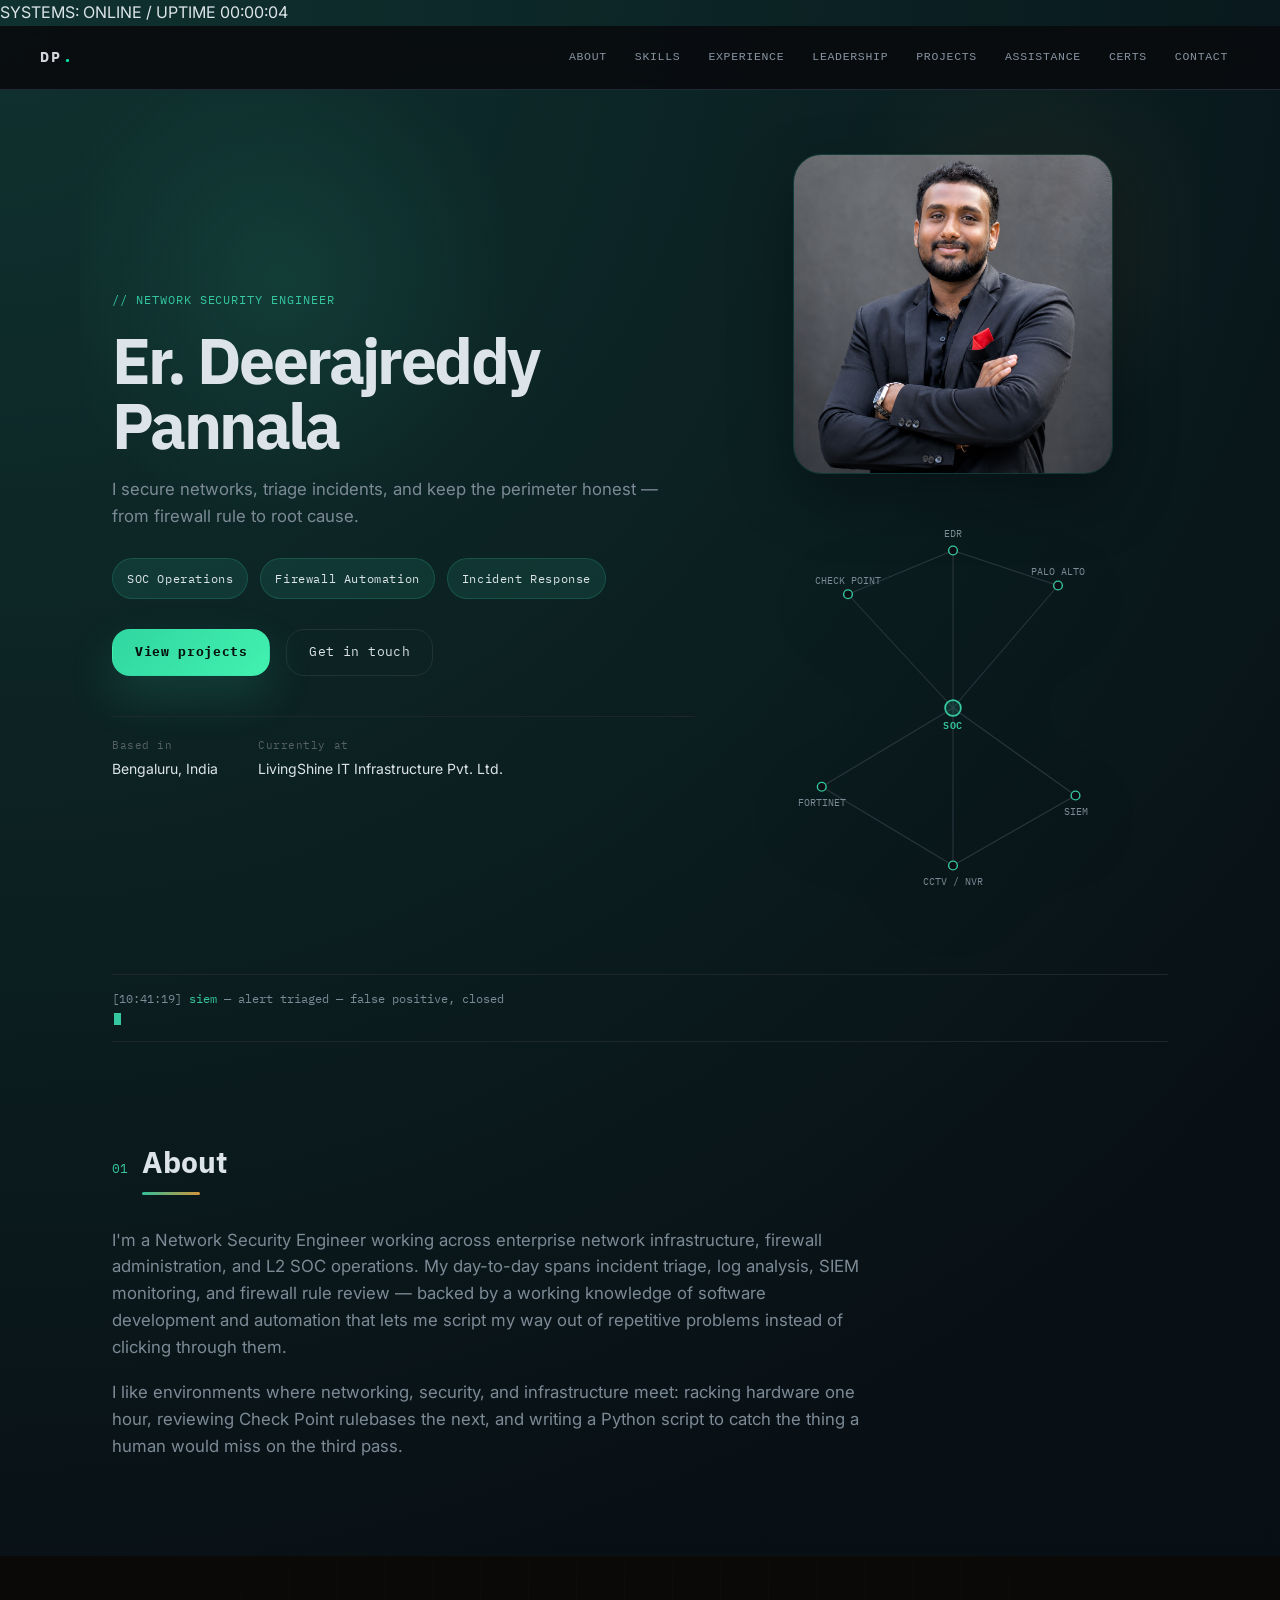
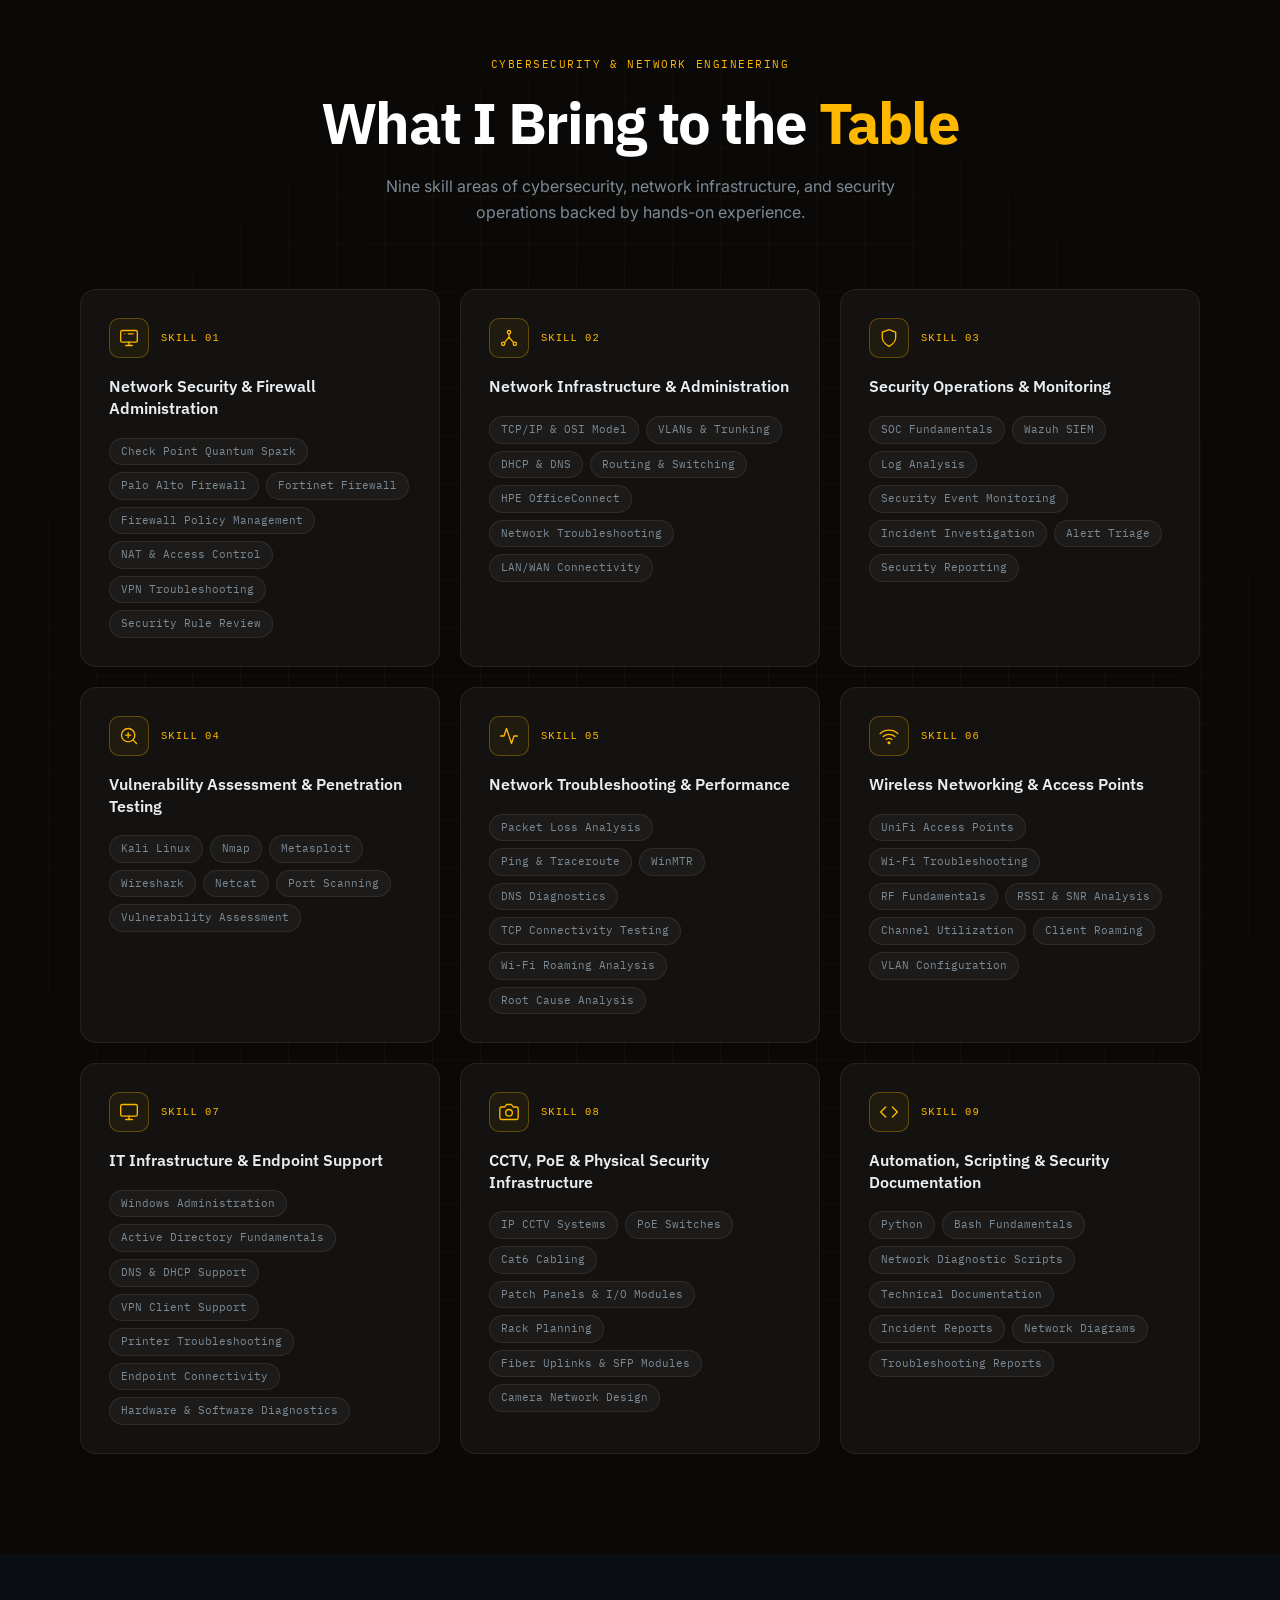
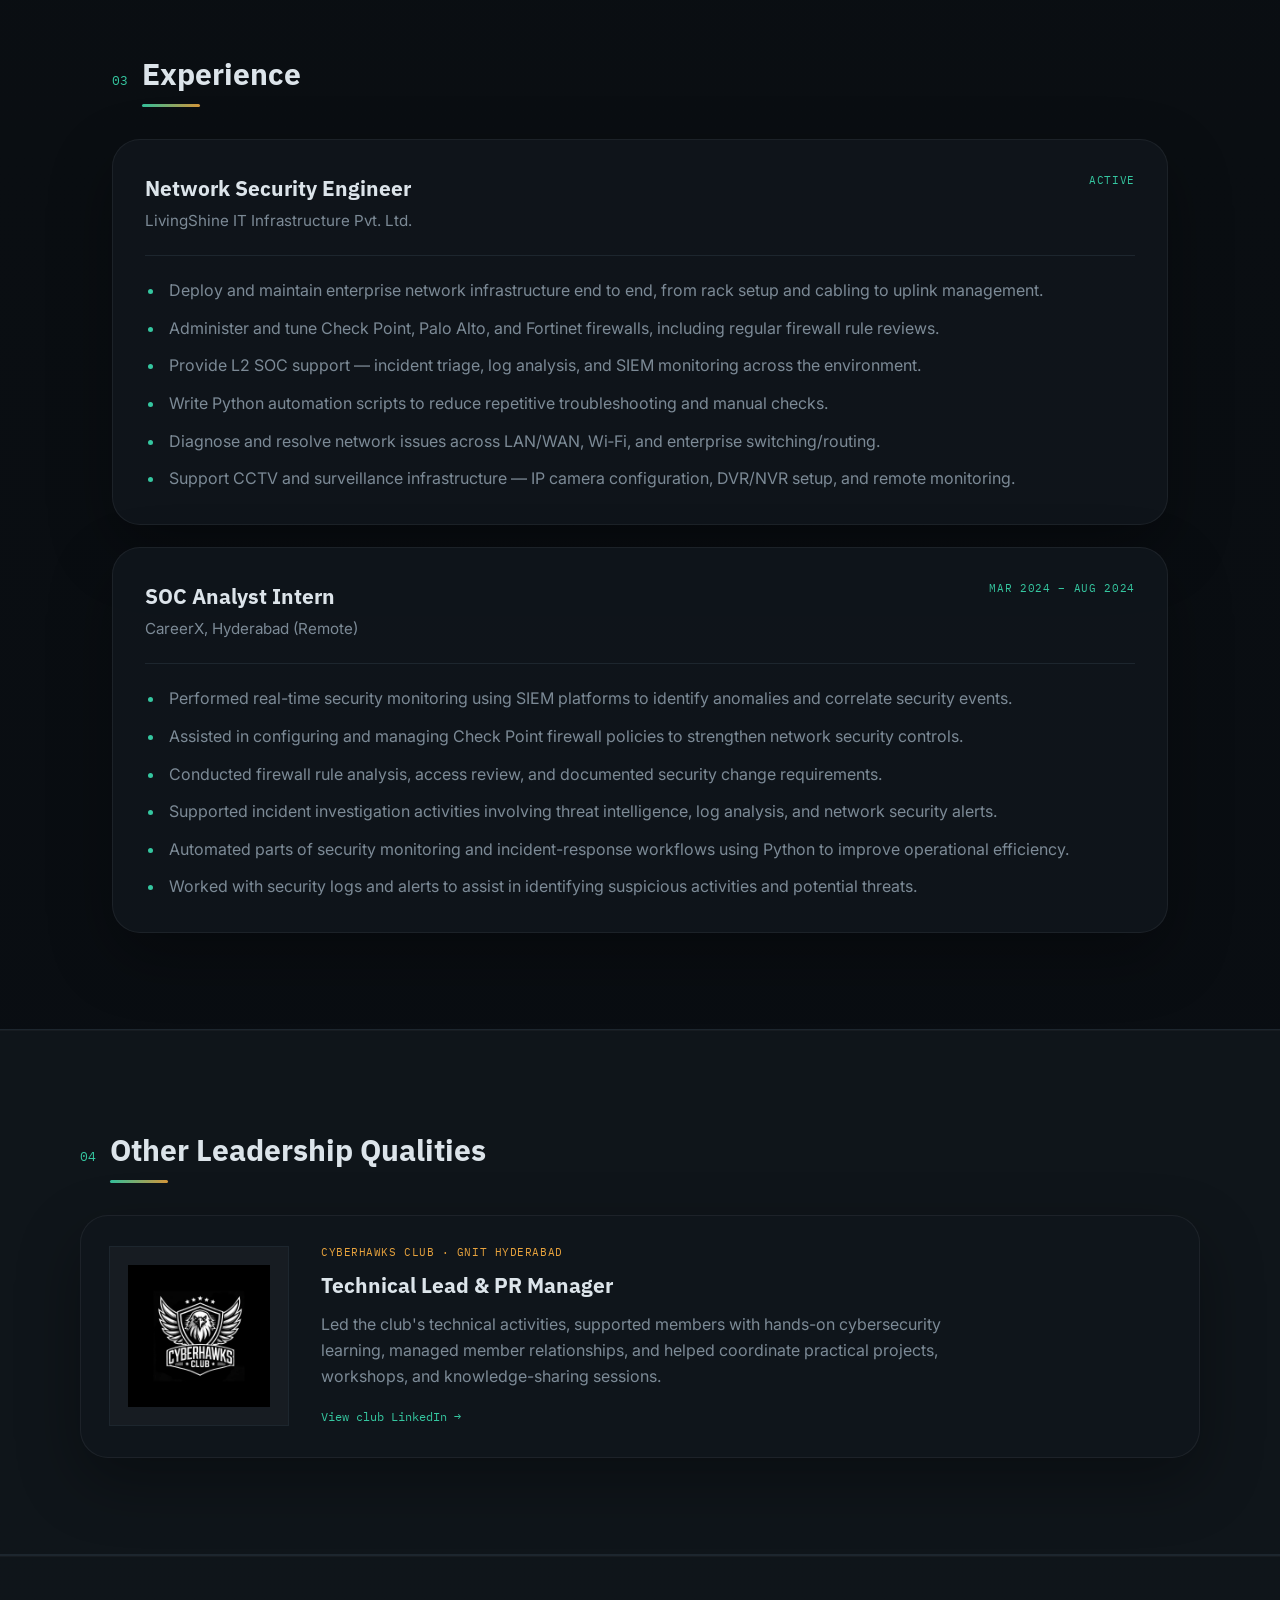
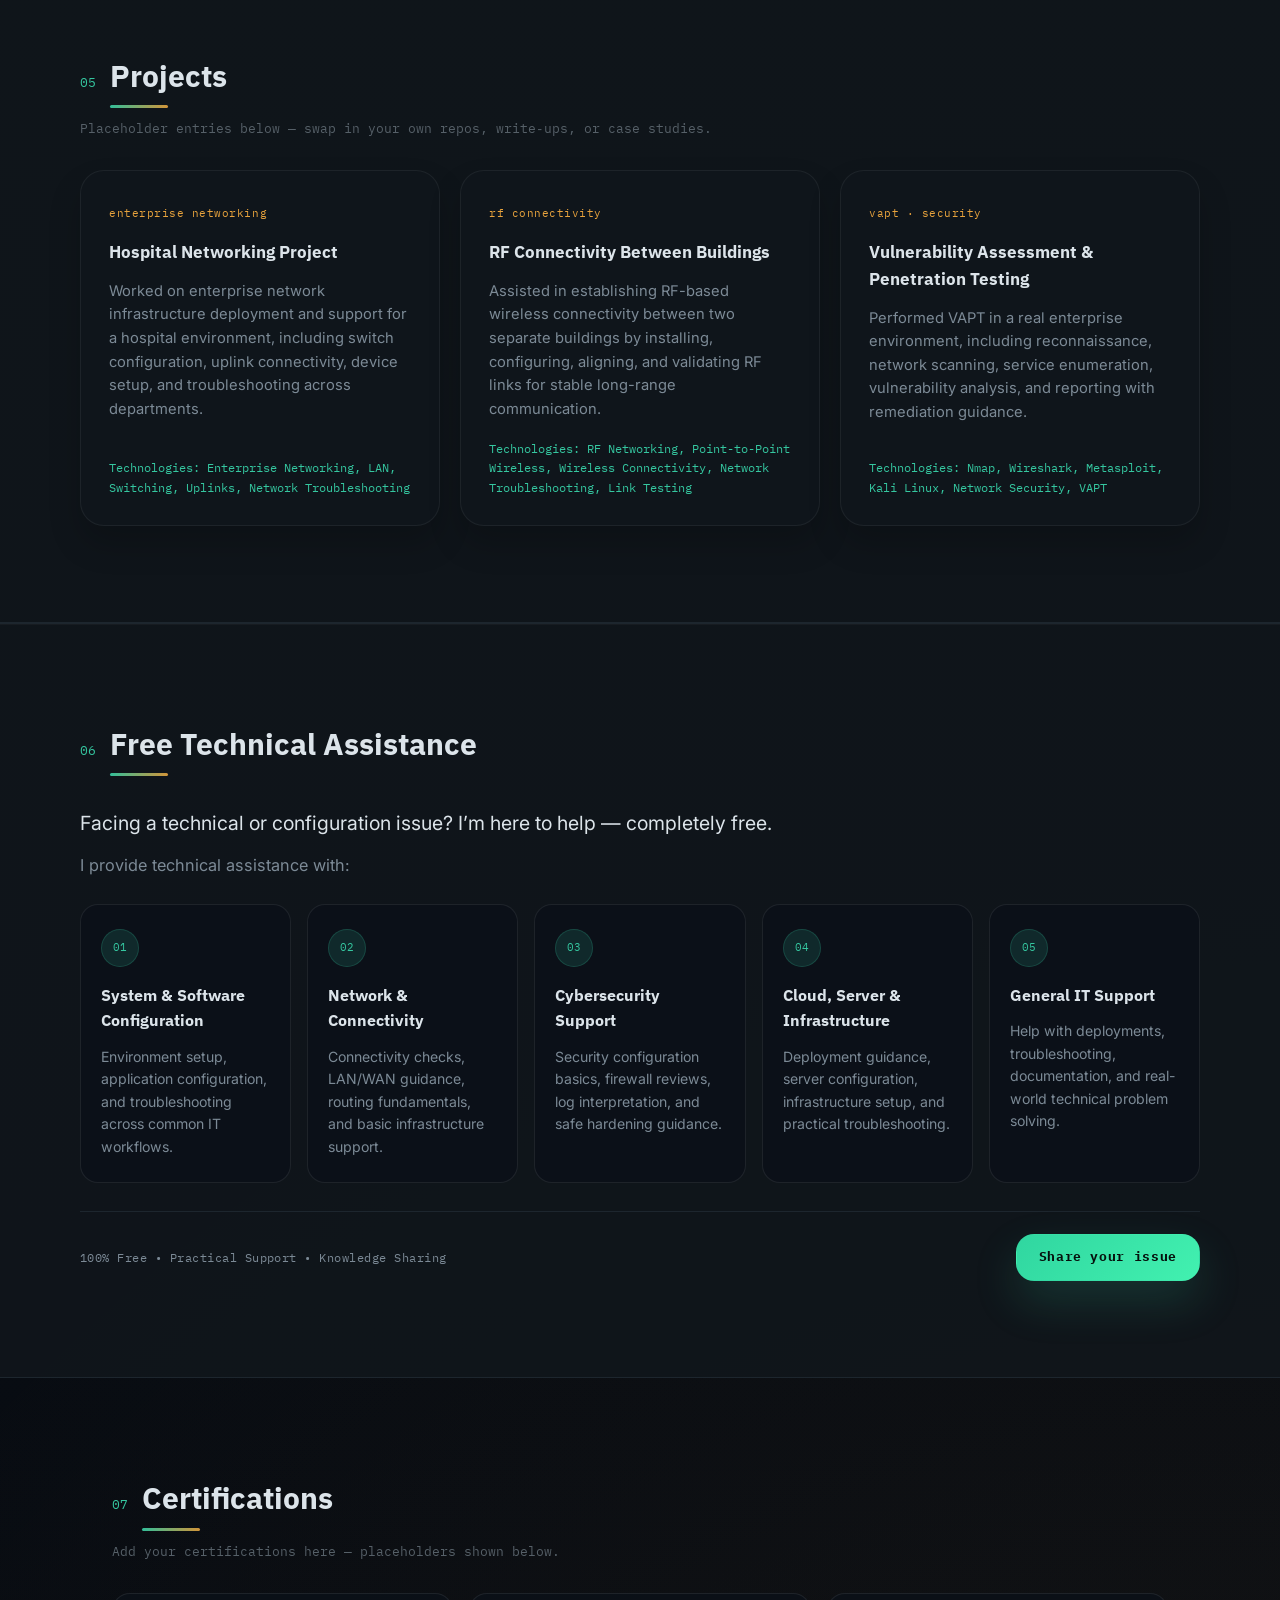
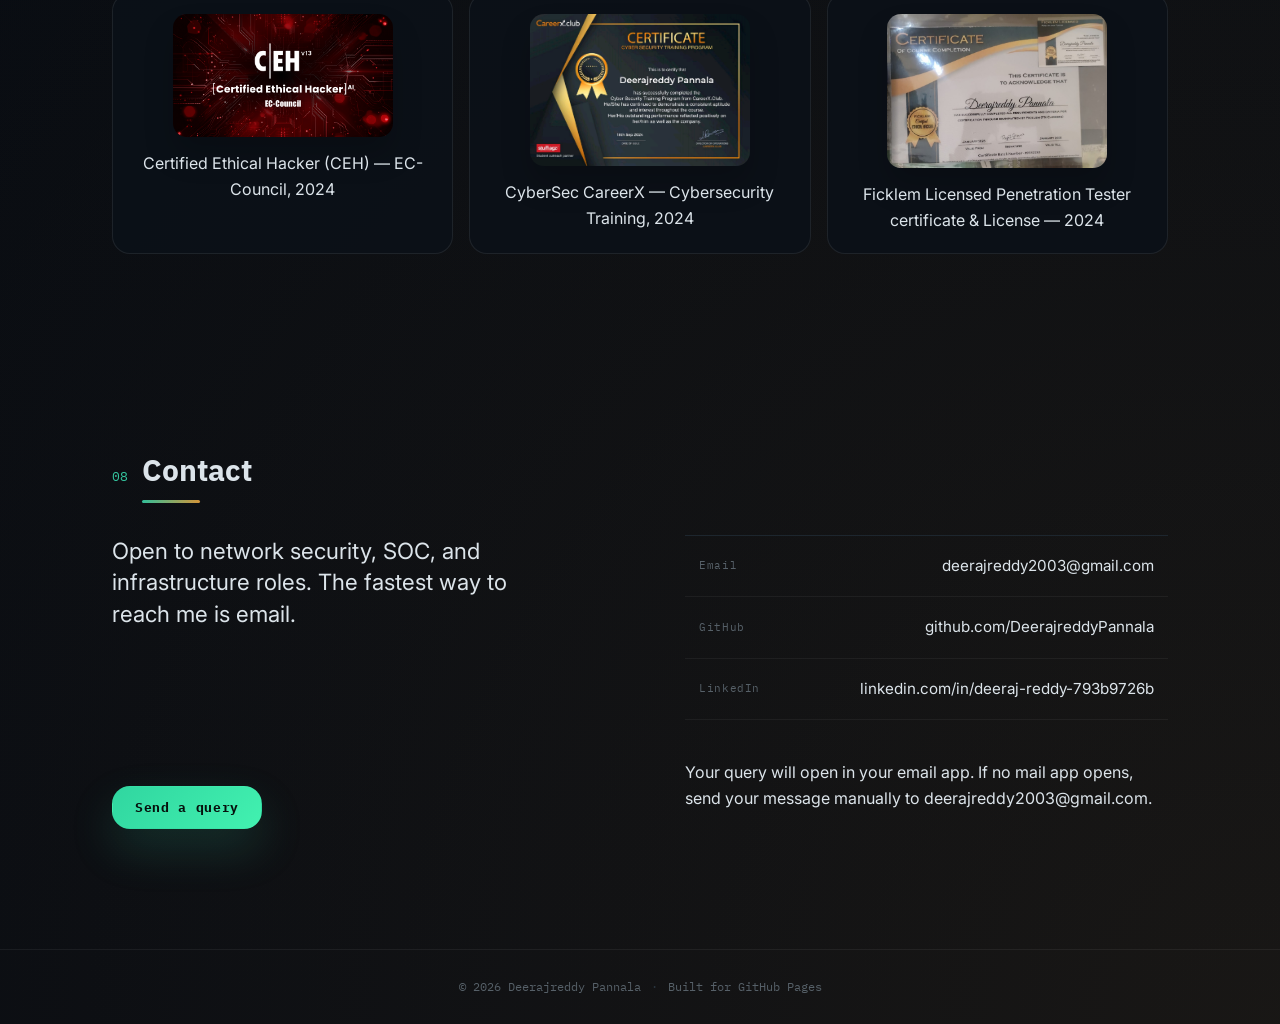
==== commit f30fe6b3: "Update name in index.html and improve navigation" ====
--- a/index.html
+++ b/index.html
@@ -3,7 +3,7 @@
 <head>
 <meta charset="UTF-8">
 <meta name="viewport" content="width=device-width, initial-scale=1.0">
-<title>Deerajreddy Pannala — Network Security Engineer</title>
+<title>Er.Deerajreddy Pannala — Network Security Engineer</title>
 <meta name="description" content="Portfolio of Deerajreddy Pannala, a Network Security Engineer specializing in SOC operations, firewall administration, and network infrastructure.">
 <link rel="preconnect" href="https://fonts.googleapis.com">
 <link rel="preconnect" href="https://fonts.gstatic.com" crossorigin>
@@ -21,20 +21,24 @@
 </div>
 
 <!-- ============ NAV ============ -->
-<header class="nav">
-  <a href="#top" class="nav__logo">DP<span class="nav__logo-dot">.</span></a>
-  <nav class="nav__links" id="navLinks">
-    <a href="#about">[ABOUT]</a>
-    <a href="#skills">[SKILLS]</a>
-    <a href="#experience">[EXPERIENCE]</a>
-    <a href="#leadership">[LEADERSHIP]</a>
-    <a href="#projects">[PROJECTS]</a>
-    <a href="#assistance">[ASSISTANCE]</a>
-    <a href="#certs">[CERTS]</a>
-    <a href="#contact">[CONTACT]</a>
+<header class="nav" id="mainNav">
+  <a href="#top" class="nav__logo" aria-label="Go to top">
+    <span class="nav__logo-mark">DP</span><span class="nav__logo-dot">.</span>
+  </a>
+  <nav class="nav__links" id="navLinks" aria-label="Primary navigation">
+    <a href="#about" class="nav__link">About</a>
+    <a href="#skills" class="nav__link">Skills</a>
+    <a href="#experience" class="nav__link">Experience</a>
+    <a href="#leadership" class="nav__link">Leadership</a>
+    <a href="#projects" class="nav__link">Projects</a>
+    <a href="#assistance" class="nav__link">Assistance</a>
+    <a href="#certs" class="nav__link">Certs</a>
+    <a href="#contact" class="nav__link">Contact</a>
   </nav>
-  <button class="nav__toggle" id="navToggle" aria-label="Toggle navigation" aria-expanded="false">
-    <span></span><span></span><span></span>
+  <button class="nav__toggle" id="navToggle" aria-label="Toggle navigation" aria-expanded="false" aria-controls="navLinks">
+    <span class="nav__toggle-bar"></span>
+    <span class="nav__toggle-bar"></span>
+    <span class="nav__toggle-bar"></span>
   </button>
 </header>
 
@@ -43,7 +47,7 @@
   <div class="hero__grid">
     <div class="hero__content">
       <p class="eyebrow">// NETWORK SECURITY ENGINEER</p>
-      <h1 class="hero__title">Deerajreddy Pannala</h1>
+      <h1 class="hero__title">Er. Deerajreddy Pannala</h1>
       <p class="hero__tagline">I secure networks, triage incidents, and keep the perimeter honest — from firewall rule to root cause.</p>
       <div class="hero__badges">
         <span class="hero__badge">SOC Operations</span>
@@ -126,92 +130,199 @@
 </section>
 
 <!-- ============ SKILLS ============ -->
-<section class="section section--panel skill-section" id="skills">
-  <div class="section__head">
-    <span class="section__tag">02</span>
-    <h2 class="section__title">Skills</h2>
-  </div>
-
-  <div class="skills-grid">
-
-    <div class="skill-card">
-      <div class="skill-card__head"><span class="skill-card__code">SEC</span><h3>Cybersecurity</h3></div>
-      <div class="tag-list">
-        <span class="tag">Network Security</span><span class="tag">SOC Operations</span><span class="tag">Security Monitoring</span>
-        <span class="tag">Incident Triage &amp; Response</span><span class="tag">Log Analysis</span><span class="tag">Threat Detection</span>
-        <span class="tag">Vulnerability Assessment</span><span class="tag">Firewall Administration</span><span class="tag">Firewall Rule Management</span>
-        <span class="tag">Security Auditing</span><span class="tag">Basic VAPT</span><span class="tag">Network Traffic Analysis</span>
-        <span class="tag">SIEM</span><span class="tag">EDR</span><span class="tag">Cybersecurity Fundamentals</span>
-      </div>
-    </div>
-
-    <div class="skill-card">
-      <div class="skill-card__head"><span class="skill-card__code">NET</span><h3>Networking</h3></div>
-      <div class="tag-list">
-        <span class="tag">TCP/IP</span><span class="tag">DNS</span><span class="tag">DHCP</span><span class="tag">LAN/WAN</span>
-        <span class="tag">Routing &amp; Switching</span><span class="tag">IP Addressing &amp; Subnetting</span><span class="tag">Network Troubleshooting</span>
-        <span class="tag">Network Monitoring</span><span class="tag">Wi‑Fi Troubleshooting</span><span class="tag">Enterprise Network Infrastructure</span>
-        <span class="tag">Switch &amp; Router Configuration</span><span class="tag">Uplink Management</span><span class="tag">Rack Setup &amp; Cabling</span>
-        <span class="tag">RF Connectivity</span>
-      </div>
-    </div>
-
-    <div class="skill-card">
-      <div class="skill-card__head"><span class="skill-card__code">FW</span><h3>Firewalls &amp; Security Tools</h3></div>
-      <div class="tag-list">
-        <span class="tag">Check Point Firewall</span><span class="tag">Palo Alto Firewall</span><span class="tag">Fortinet</span>
-        <span class="tag">Wazuh SIEM</span><span class="tag">Wireshark</span><span class="tag">Nmap</span><span class="tag">Netcat</span>
-        <span class="tag">Metasploit</span><span class="tag">Kali Linux</span>
-      </div>
-    </div>
-
-    <div class="skill-card">
-      <div class="skill-card__head"><span class="skill-card__code">DEV</span><h3>Programming &amp; Software</h3></div>
-      <div class="tag-list">
-        <span class="tag">Python</span><span class="tag">Java</span><span class="tag">JavaScript</span><span class="tag">SQL</span>
-        <span class="tag">Core Java</span><span class="tag">JDBC</span><span class="tag">Spring Boot — Basics</span><span class="tag">REST APIs — Basics</span>
-        <span class="tag">HTML5</span><span class="tag">CSS3</span><span class="tag">Git</span><span class="tag">GitHub</span>
-        <span class="tag">MySQL</span><span class="tag">SQLite</span>
-      </div>
-    </div>
-
-    <div class="skill-card">
-      <div class="skill-card__head"><span class="skill-card__code">CS</span><h3>Computer Science</h3></div>
-      <div class="tag-list">
-        <span class="tag">Data Structures &amp; Algorithms</span><span class="tag">Object‑Oriented Programming</span>
-        <span class="tag">DBMS</span><span class="tag">Operating Systems</span><span class="tag">Computer Networks</span>
-        <span class="tag">SDLC</span><span class="tag">Agile Methodology</span><span class="tag">Debugging</span>
-        <span class="tag">Production Support</span><span class="tag">Automation Scripting</span>
-      </div>
-    </div>
-
-    <div class="skill-card">
-      <div class="skill-card__head"><span class="skill-card__code">CCTV</span><h3>CCTV &amp; Infrastructure</h3></div>
-      <div class="tag-list">
-        <span class="tag">CCTV Installation</span><span class="tag">IP Camera Configuration</span><span class="tag">DVR/NVR Configuration</span>
-        <span class="tag">CCTV Troubleshooting</span><span class="tag">Camera Networking</span><span class="tag">Remote CCTV Monitoring</span>
-        <span class="tag">Storage/HDD Troubleshooting</span><span class="tag">Camera Connectivity</span><span class="tag">Surveillance System Maintenance</span>
-      </div>
-    </div>
-
-    <div class="skill-card">
-      <div class="skill-card__head"><span class="skill-card__code">OPS</span><h3>Professional Skills</h3></div>
-      <div class="tag-list">
-        <span class="tag">Production Support</span><span class="tag">Technical Troubleshooting</span><span class="tag">Incident Management</span>
-        <span class="tag">Client/Customer Support</span><span class="tag">Cross‑functional Collaboration</span><span class="tag">Problem Solving</span>
-        <span class="tag">Technical Documentation</span><span class="tag">Infrastructure Deployment</span><span class="tag">System Monitoring</span>
-        <span class="tag">Process Automation</span>
-      </div>
-    </div>
-
-    <div class="skill-card">
-      <div class="skill-card__head"><span class="skill-card__code">TLS</span><h3>Tools</h3></div>
-      <div class="tag-list">
-        <span class="tag">Git / GitHub</span><span class="tag">IntelliJ IDEA</span><span class="tag">Eclipse</span><span class="tag">VS Code</span>
-        <span class="tag">Android Studio</span><span class="tag">Postman</span><span class="tag">Wireshark</span><span class="tag">Nmap</span><span class="tag">Kali Linux</span>
-      </div>
-    </div>
-
+<section class="domains-section" id="skills">
+  <div class="domains-bg-grid" aria-hidden="true"></div>
+
+  <div class="domains-inner">
+    <div class="domains-header">
+      <p class="domains-eyebrow">CYBERSECURITY &amp; NETWORK ENGINEERING</p>
+      <h2 class="domains-title">What I Bring to the <span class="domains-title--amber">Table</span></h2>
+      <p class="domains-subtitle">Nine skill areas of cybersecurity, network infrastructure, and security operations backed by hands-on experience.</p>
+    </div>
+
+    <div class="domains-grid">
+
+      <!-- S01 -->
+      <article class="domain-card" data-animate>
+        <div class="domain-card__top">
+          <div class="domain-card__icon" aria-hidden="true">
+            <svg width="20" height="20" viewBox="0 0 24 24" fill="none" stroke="currentColor" stroke-width="1.6" stroke-linecap="round" stroke-linejoin="round"><rect x="2" y="3" width="20" height="14" rx="2"/><path d="M8 21h8M12 17v4"/><path d="M7 7h.01M11 7h6"/></svg>
+          </div>
+          <span class="domain-card__num">SKILL 01</span>
+        </div>
+        <h3 class="domain-card__title">Network Security &amp; Firewall Administration</h3>
+        <div class="domain-tag-list">
+          <span class="domain-tag">Check Point Quantum Spark</span>
+          <span class="domain-tag">Palo Alto Firewall</span>
+          <span class="domain-tag">Fortinet Firewall</span>
+          <span class="domain-tag">Firewall Policy Management</span>
+          <span class="domain-tag">NAT &amp; Access Control</span>
+          <span class="domain-tag">VPN Troubleshooting</span>
+          <span class="domain-tag">Security Rule Review</span>
+        </div>
+      </article>
+
+      <!-- S02 -->
+      <article class="domain-card" data-animate>
+        <div class="domain-card__top">
+          <div class="domain-card__icon" aria-hidden="true">
+            <svg width="20" height="20" viewBox="0 0 24 24" fill="none" stroke="currentColor" stroke-width="1.6" stroke-linecap="round" stroke-linejoin="round"><circle cx="12" cy="5" r="2"/><circle cx="5" cy="19" r="2"/><circle cx="19" cy="19" r="2"/><path d="M12 7v4M12 11l-5 6M12 11l5 6"/></svg>
+          </div>
+          <span class="domain-card__num">SKILL 02</span>
+        </div>
+        <h3 class="domain-card__title">Network Infrastructure &amp; Administration</h3>
+        <div class="domain-tag-list">
+          <span class="domain-tag">TCP/IP &amp; OSI Model</span>
+          <span class="domain-tag">VLANs &amp; Trunking</span>
+          <span class="domain-tag">DHCP &amp; DNS</span>
+          <span class="domain-tag">Routing &amp; Switching</span>
+          <span class="domain-tag">HPE OfficeConnect</span>
+          <span class="domain-tag">Network Troubleshooting</span>
+          <span class="domain-tag">LAN/WAN Connectivity</span>
+        </div>
+      </article>
+
+      <!-- S03 -->
+      <article class="domain-card" data-animate>
+        <div class="domain-card__top">
+          <div class="domain-card__icon" aria-hidden="true">
+            <svg width="20" height="20" viewBox="0 0 24 24" fill="none" stroke="currentColor" stroke-width="1.6" stroke-linecap="round" stroke-linejoin="round"><path d="M12 22s8-4 8-10V5l-8-3-8 3v7c0 6 8 10 8 10z"/></svg>
+          </div>
+          <span class="domain-card__num">SKILL 03</span>
+        </div>
+        <h3 class="domain-card__title">Security Operations &amp; Monitoring</h3>
+        <div class="domain-tag-list">
+          <span class="domain-tag">SOC Fundamentals</span>
+          <span class="domain-tag">Wazuh SIEM</span>
+          <span class="domain-tag">Log Analysis</span>
+          <span class="domain-tag">Security Event Monitoring</span>
+          <span class="domain-tag">Incident Investigation</span>
+          <span class="domain-tag">Alert Triage</span>
+          <span class="domain-tag">Security Reporting</span>
+        </div>
+      </article>
+
+      <!-- S04 -->
+      <article class="domain-card" data-animate>
+        <div class="domain-card__top">
+          <div class="domain-card__icon" aria-hidden="true">
+            <svg width="20" height="20" viewBox="0 0 24 24" fill="none" stroke="currentColor" stroke-width="1.6" stroke-linecap="round" stroke-linejoin="round"><circle cx="11" cy="11" r="8"/><path d="m21 21-4.35-4.35"/><path d="M11 8v6M8 11h6"/></svg>
+          </div>
+          <span class="domain-card__num">SKILL 04</span>
+        </div>
+        <h3 class="domain-card__title">Vulnerability Assessment &amp; Penetration Testing</h3>
+        <div class="domain-tag-list">
+          <span class="domain-tag">Kali Linux</span>
+          <span class="domain-tag">Nmap</span>
+          <span class="domain-tag">Metasploit</span>
+          <span class="domain-tag">Wireshark</span>
+          <span class="domain-tag">Netcat</span>
+          <span class="domain-tag">Port Scanning</span>
+          <span class="domain-tag">Vulnerability Assessment</span>
+        </div>
+      </article>
+
+      <!-- S05 -->
+      <article class="domain-card" data-animate>
+        <div class="domain-card__top">
+          <div class="domain-card__icon" aria-hidden="true">
+            <svg width="20" height="20" viewBox="0 0 24 24" fill="none" stroke="currentColor" stroke-width="1.6" stroke-linecap="round" stroke-linejoin="round"><polyline points="22 12 18 12 15 21 9 3 6 12 2 12"/></svg>
+          </div>
+          <span class="domain-card__num">SKILL 05</span>
+        </div>
+        <h3 class="domain-card__title">Network Troubleshooting &amp; Performance</h3>
+        <div class="domain-tag-list">
+          <span class="domain-tag">Packet Loss Analysis</span>
+          <span class="domain-tag">Ping &amp; Traceroute</span>
+          <span class="domain-tag">WinMTR</span>
+          <span class="domain-tag">DNS Diagnostics</span>
+          <span class="domain-tag">TCP Connectivity Testing</span>
+          <span class="domain-tag">Wi-Fi Roaming Analysis</span>
+          <span class="domain-tag">Root Cause Analysis</span>
+        </div>
+      </article>
+
+      <!-- S06 -->
+      <article class="domain-card" data-animate>
+        <div class="domain-card__top">
+          <div class="domain-card__icon" aria-hidden="true">
+            <svg width="20" height="20" viewBox="0 0 24 24" fill="none" stroke="currentColor" stroke-width="1.6" stroke-linecap="round" stroke-linejoin="round"><path d="M5 12.55a11 11 0 0 1 14.08 0"/><path d="M1.42 9a16 16 0 0 1 21.16 0"/><path d="M8.53 16.11a6 6 0 0 1 6.95 0"/><circle cx="12" cy="20" r="1"/></svg>
+          </div>
+          <span class="domain-card__num">SKILL 06</span>
+        </div>
+        <h3 class="domain-card__title">Wireless Networking &amp; Access Points</h3>
+        <div class="domain-tag-list">
+          <span class="domain-tag">UniFi Access Points</span>
+          <span class="domain-tag">Wi-Fi Troubleshooting</span>
+          <span class="domain-tag">RF Fundamentals</span>
+          <span class="domain-tag">RSSI &amp; SNR Analysis</span>
+          <span class="domain-tag">Channel Utilization</span>
+          <span class="domain-tag">Client Roaming</span>
+          <span class="domain-tag">VLAN Configuration</span>
+        </div>
+      </article>
+
+      <!-- S07 -->
+      <article class="domain-card" data-animate>
+        <div class="domain-card__top">
+          <div class="domain-card__icon" aria-hidden="true">
+            <svg width="20" height="20" viewBox="0 0 24 24" fill="none" stroke="currentColor" stroke-width="1.6" stroke-linecap="round" stroke-linejoin="round"><rect x="2" y="3" width="20" height="14" rx="2"/><path d="M8 21h8M12 17v4"/></svg>
+          </div>
+          <span class="domain-card__num">SKILL 07</span>
+        </div>
+        <h3 class="domain-card__title">IT Infrastructure &amp; Endpoint Support</h3>
+        <div class="domain-tag-list">
+          <span class="domain-tag">Windows Administration</span>
+          <span class="domain-tag">Active Directory Fundamentals</span>
+          <span class="domain-tag">DNS &amp; DHCP Support</span>
+          <span class="domain-tag">VPN Client Support</span>
+          <span class="domain-tag">Printer Troubleshooting</span>
+          <span class="domain-tag">Endpoint Connectivity</span>
+          <span class="domain-tag">Hardware &amp; Software Diagnostics</span>
+        </div>
+      </article>
+
+      <!-- S08 -->
+      <article class="domain-card" data-animate>
+        <div class="domain-card__top">
+          <div class="domain-card__icon" aria-hidden="true">
+            <svg width="20" height="20" viewBox="0 0 24 24" fill="none" stroke="currentColor" stroke-width="1.6" stroke-linecap="round" stroke-linejoin="round"><path d="M23 19a2 2 0 0 1-2 2H3a2 2 0 0 1-2-2V8a2 2 0 0 1 2-2h4l2-3h6l2 3h4a2 2 0 0 1 2 2z"/><circle cx="12" cy="13" r="4"/></svg>
+          </div>
+          <span class="domain-card__num">SKILL 08</span>
+        </div>
+        <h3 class="domain-card__title">CCTV, PoE &amp; Physical Security Infrastructure</h3>
+        <div class="domain-tag-list">
+          <span class="domain-tag">IP CCTV Systems</span>
+          <span class="domain-tag">PoE Switches</span>
+          <span class="domain-tag">Cat6 Cabling</span>
+          <span class="domain-tag">Patch Panels &amp; I/O Modules</span>
+          <span class="domain-tag">Rack Planning</span>
+          <span class="domain-tag">Fiber Uplinks &amp; SFP Modules</span>
+          <span class="domain-tag">Camera Network Design</span>
+        </div>
+      </article>
+
+      <!-- S09 -->
+      <article class="domain-card" data-animate>
+        <div class="domain-card__top">
+          <div class="domain-card__icon" aria-hidden="true">
+            <svg width="20" height="20" viewBox="0 0 24 24" fill="none" stroke="currentColor" stroke-width="1.6" stroke-linecap="round" stroke-linejoin="round"><polyline points="16 18 22 12 16 6"/><polyline points="8 6 2 12 8 18"/></svg>
+          </div>
+          <span class="domain-card__num">SKILL 09</span>
+        </div>
+        <h3 class="domain-card__title">Automation, Scripting &amp; Security Documentation</h3>
+        <div class="domain-tag-list">
+          <span class="domain-tag">Python</span>
+          <span class="domain-tag">Bash Fundamentals</span>
+          <span class="domain-tag">Network Diagnostic Scripts</span>
+          <span class="domain-tag">Technical Documentation</span>
+          <span class="domain-tag">Incident Reports</span>
+          <span class="domain-tag">Network Diagrams</span>
+          <span class="domain-tag">Troubleshooting Reports</span>
+        </div>
+      </article>
+
+    </div>
   </div>
 </section>
 
--- a/style.css
+++ b/style.css
@@ -68,51 +68,122 @@
 .nav {
   position: sticky;
   top: 0;
-  z-index: 50;
+  z-index: 100;
   display: flex;
   align-items: center;
   justify-content: space-between;
-  padding: 18px 32px;
-  background: rgba(10, 14, 18, 0.85);
-  backdrop-filter: blur(8px);
-  border-bottom: 1px solid var(--border);
-}
+  padding: 0 40px;
+  height: 64px;
+  background: rgba(9, 11, 15, 0.92);
+  backdrop-filter: blur(12px);
+  -webkit-backdrop-filter: blur(12px);
+  border-bottom: 1px solid #1F2937;
+}
+
+/* logo */
 .nav__logo {
+  display: flex;
+  align-items: center;
+  gap: 1px;
+  text-decoration: none;
+  flex-shrink: 0;
+}
+.nav__logo-mark {
   font-family: var(--font-mono);
   font-weight: 700;
-  font-size: 16px;
-  letter-spacing: 0.08em;
+  font-size: 15px;
+  letter-spacing: 0.12em;
+  color: #D1D5DB;
   text-transform: uppercase;
-}
-.nav__logo-dot { color: var(--accent-teal); }
+  transition: color 0.2s ease;
+}
+.nav__logo:hover .nav__logo-mark { color: #00E5A8; }
+.nav__logo-dot {
+  font-family: var(--font-mono);
+  font-weight: 700;
+  font-size: 15px;
+  color: #00E5A8;
+}
+
+/* links */
 .nav__links {
   display: flex;
-  gap: 28px;
-}
-.nav__links a {
-  font-family: var(--font-mono);
-  font-size: 12px;
-  letter-spacing: 0.03em;
-  color: var(--text-muted);
-  transition: color 0.15s ease, transform 0.15s ease;
-}
-.nav__links a:hover {
-  color: var(--accent-teal);
-  transform: translateY(-1px);
-}
+  align-items: center;
+  gap: 4px;
+}
+.nav__link {
+  position: relative;
+  font-family: var(--font-mono);
+  font-size: 11.5px;
+  font-weight: 500;
+  letter-spacing: 0.06em;
+  text-transform: uppercase;
+  color: #8793A1;
+  padding: 6px 12px;
+  border-radius: 6px;
+  text-decoration: none;
+  transition: color 0.2s ease, background 0.2s ease;
+}
+.nav__link::after {
+  content: '';
+  position: absolute;
+  bottom: -1px;
+  left: 50%;
+  transform: translateX(-50%) scaleX(0);
+  width: 70%;
+  height: 2px;
+  border-radius: 999px;
+  background: #00E5A8;
+  box-shadow: 0 0 8px rgba(0, 229, 168, 0.5);
+  transition: transform 0.22s ease;
+  transform-origin: center;
+}
+.nav__link:hover {
+  color: #D1D5DB;
+  background: rgba(255, 255, 255, 0.04);
+}
+.nav__link:hover::after,
+.nav__link.is-active::after {
+  transform: translateX(-50%) scaleX(1);
+}
+.nav__link.is-active {
+  color: #00E5A8;
+}
+:focus-visible { outline: 2px solid #00E5A8; outline-offset: 3px; }
+
+/* hamburger */
 .nav__toggle {
   display: none;
   flex-direction: column;
+  justify-content: center;
   gap: 5px;
-  background: none;
-  border: none;
+  width: 40px;
+  height: 40px;
+  background: rgba(255,255,255,0.04);
+  border: 1px solid #1F2937;
+  border-radius: 8px;
   cursor: pointer;
-  padding: 4px;
-}
-.nav__toggle span {
-  width: 22px;
-  height: 2px;
-  background: var(--text);
+  padding: 0 10px;
+  flex-shrink: 0;
+}
+.nav__toggle-bar {
+  display: block;
+  width: 100%;
+  height: 1.5px;
+  background: #8793A1;
+  border-radius: 999px;
+  transition: transform 0.22s ease, opacity 0.22s ease, background 0.2s ease;
+}
+.nav__toggle[aria-expanded="true"] .nav__toggle-bar:nth-child(1) {
+  transform: translateY(6.5px) rotate(45deg);
+  background: #00E5A8;
+}
+.nav__toggle[aria-expanded="true"] .nav__toggle-bar:nth-child(2) {
+  opacity: 0;
+}
+.nav__toggle[aria-expanded="true"] .nav__toggle-bar:nth-child(3) {
+  transform: translateY(-6.5px) rotate(-45deg);
+  background: #00E5A8;
 }
 
 /* ===========================================================
@@ -270,30 +341,6 @@
   border-bottom: 1px solid var(--border);
   box-shadow: inset 0 1px 0 rgba(255,255,255,0.03);
 }
-.skill-section {
-  --mouse-x: 50%;
-  --mouse-y: 50%;
-  position: relative;
-  overflow: hidden;
-}
-.skill-section::before {
-  content: '';
-  position: absolute;
-  width: 280px;
-  height: 280px;
-  left: var(--mouse-x);
-  top: var(--mouse-y);
-  border-radius: 50%;
-  pointer-events: none;
-  transform: translate(-50%, -50%);
-  background: radial-gradient(circle, rgba(53,199,160,0.2) 0%, rgba(53,199,160,0.08) 34%, transparent 70%);
-  filter: blur(8px);
-  opacity: 0;
-  transition: opacity 0.25s ease;
-  z-index: 0;
-}
-.skill-section.is-pointer-active::before { opacity: 1; }
-.skill-section > * { position: relative; z-index: 1; }
 .section__head {
   display: flex;
   align-items: baseline;
@@ -397,6 +444,159 @@
 }
 
 /* ===========================================================
+   DOMAINS — "What I Bring to the Table"
+=========================================================== */
+.domains-section {
+  position: relative;
+  background: #0A0907;
+  padding: 100px 32px;
+  overflow: hidden;
+}
+.domains-bg-grid {
+  position: absolute;
+  inset: 0;
+  pointer-events: none;
+  background-image:
+    linear-gradient(rgba(255,184,0,0.04) 1px, transparent 1px),
+    linear-gradient(90deg, rgba(255,184,0,0.04) 1px, transparent 1px);
+  background-size: 48px 48px;
+  mask-image: radial-gradient(ellipse 80% 70% at 50% 50%, black 40%, transparent 100%);
+}
+.domains-inner {
+  max-width: var(--max-w);
+  margin: 0 auto;
+  position: relative;
+  z-index: 1;
+}
+.domains-header {
+  text-align: center;
+  margin-bottom: 64px;
+}
+.domains-eyebrow {
+  font-family: var(--font-mono);
+  font-size: 11px;
+  letter-spacing: 0.14em;
+  color: #FFB800;
+  margin-bottom: 18px;
+  text-transform: uppercase;
+}
+.domains-title {
+  font-family: var(--font-display);
+  font-size: clamp(2.2rem, 4.5vw, 3.6rem);
+  font-weight: 700;
+  letter-spacing: -0.03em;
+  color: #fff;
+  margin-bottom: 18px;
+  line-height: 1.1;
+}
+.domains-title--amber { color: #FFB800; }
+.domains-subtitle {
+  font-size: 1rem;
+  color: #7C8A96;
+  max-width: 58ch;
+  margin: 0 auto;
+  line-height: 1.65;
+}
+
+.domains-grid {
+  display: grid;
+  grid-template-columns: repeat(3, 1fr);
+  gap: 20px;
+}
+
+.domain-card {
+  background: #131210;
+  border: 1px solid rgba(255,255,255,0.07);
+  border-radius: 16px;
+  padding: 28px;
+  display: flex;
+  flex-direction: column;
+  gap: 18px;
+  transition: transform 0.26s ease, border-color 0.26s ease, box-shadow 0.26s ease;
+  /* entrance animation start state */
+  opacity: 0;
+  transform: translateY(28px);
+}
+.domain-card.is-visible {
+  opacity: 1;
+  transform: translateY(0);
+  transition: opacity 0.52s ease, transform 0.52s ease, border-color 0.26s ease, box-shadow 0.26s ease;
+}
+.domain-card:hover {
+  border-color: rgba(255,184,0,0.38);
+  box-shadow: 0 0 0 1px rgba(255,184,0,0.1), 0 20px 50px rgba(0,0,0,0.32), 0 0 40px rgba(255,184,0,0.06);
+  transform: translateY(-5px);
+}
+
+.domain-card__top {
+  display: flex;
+  align-items: center;
+  gap: 12px;
+}
+.domain-card__icon {
+  width: 40px;
+  height: 40px;
+  border: 1px solid rgba(255,184,0,0.3);
+  border-radius: 10px;
+  display: grid;
+  place-items: center;
+  color: #FFB800;
+  background: rgba(255,184,0,0.06);
+  flex-shrink: 0;
+  transition: background 0.2s ease, border-color 0.2s ease;
+}
+.domain-card:hover .domain-card__icon {
+  background: rgba(255,184,0,0.12);
+  border-color: rgba(255,184,0,0.55);
+}
+.domain-card__num {
+  font-family: var(--font-mono);
+  font-size: 10.5px;
+  letter-spacing: 0.1em;
+  color: #FFB800;
+  font-weight: 500;
+}
+.domain-card__title {
+  font-family: var(--font-display);
+  font-size: 1rem;
+  font-weight: 600;
+  color: #E8EDF2;
+  line-height: 1.35;
+  margin: 0;
+}
+.domain-tag-list {
+  display: flex;
+  flex-wrap: wrap;
+  gap: 7px;
+}
+.domain-tag {
+  font-family: var(--font-mono);
+  font-size: 11px;
+  color: #7C8A96;
+  background: rgba(255,255,255,0.04);
+  border: 1px solid rgba(255,255,255,0.08);
+  border-radius: 999px;
+  padding: 4px 11px;
+  white-space: nowrap;
+  transition: color 0.18s ease, border-color 0.18s ease, background 0.18s ease;
+}
+.domain-card:hover .domain-tag {
+  color: #B8C4CC;
+  border-color: rgba(255,184,0,0.2);
+  background: rgba(255,184,0,0.05);
+}
+
+@media (max-width: 960px) {
+  .domains-grid { grid-template-columns: repeat(2, 1fr); }
+}
+@media (max-width: 600px) {
+  .domains-section { padding: 64px 16px; }
+  .domains-grid { grid-template-columns: 1fr; gap: 14px; }
+  .domains-header { margin-bottom: 40px; }
+  .domain-card { padding: 22px; }
+}
+
+/* ===========================================================
    EXPERIENCE
 =========================================================== */
 .exp-card {
@@ -546,6 +746,81 @@
   font-size: 12px;
   color: var(--accent-teal);
   margin-top: 4px;
+}
+
+/* ===========================================================
+   FREE TECHNICAL ASSISTANCE
+=========================================================== */
+.assistance-section {
+  background: rgba(16, 22, 28, 0.88);
+}
+.assistance__intro {
+  display: flex;
+  flex-direction: column;
+  gap: 12px;
+  color: var(--text-muted);
+  font-size: 1.02rem;
+  max-width: 780px;
+  margin-bottom: 26px;
+}
+.assistance__intro p:first-child {
+  color: var(--text);
+  font-size: 1.22rem;
+}
+.assistance-grid {
+  display: grid;
+  grid-template-columns: repeat(auto-fit, minmax(210px, 1fr));
+  gap: 16px;
+  margin-top: 16px;
+}
+.assistance-card {
+  background: rgba(11, 17, 24, 0.92);
+  border: 1px solid rgba(255,255,255,0.08);
+  border-radius: var(--radius);
+  padding: 24px 20px;
+  transition: transform 0.22s ease, border-color 0.22s ease, box-shadow 0.22s ease;
+}
+.assistance-card:hover {
+  transform: translateY(-6px);
+  border-color: rgba(53,199,160,0.46);
+  box-shadow: 0 24px 60px rgba(0,0,0,0.2);
+}
+.assistance-card__icon {
+  font-family: var(--font-mono);
+  font-size: 11px;
+  color: var(--accent-teal);
+  background: var(--accent-teal-dim);
+  border: 1px solid rgba(53,199,160,0.2);
+  border-radius: 50%;
+  width: 38px;
+  height: 38px;
+  display: grid;
+  place-items: center;
+  margin-bottom: 16px;
+}
+.assistance-card h3 {
+  font-size: 1rem;
+  margin-bottom: 12px;
+}
+.assistance-card p {
+  color: var(--text-muted);
+  font-size: 0.88rem;
+}
+.assistance__callout {
+  display: flex;
+  align-items: center;
+  justify-content: space-between;
+  gap: 20px;
+  flex-wrap: wrap;
+  margin-top: 28px;
+  padding-top: 22px;
+  border-top: 1px solid var(--border);
+}
+.assistance__callout-text {
+  font-family: var(--font-mono);
+  font-size: 12px;
+  color: var(--text-muted);
+  letter-spacing: 0.04em;
 }
 
 /* ===========================================================
@@ -735,31 +1010,348 @@
    RESPONSIVE
 =========================================================== */
 @media (max-width: 860px) {
-  .hero__grid { grid-template-columns: 1fr; }
-  .hero__topology { order: -1; max-width: 360px; margin: 0 auto 28px; }
-  .contact__grid { grid-template-columns: 1fr; }
+  body {
+    font-size: 15px;
+    overflow-x: hidden;
+  }
+
+  .nav {
+    padding: 0 20px;
+    height: 58px;
+  }
+
   .nav__links {
     position: fixed;
-    top: 57px;
+    top: 58px;
+    left: 0;
     right: 0;
-    left: 0;
-    background: rgba(16, 22, 28, 0.96);
+    flex-direction: column;
+    align-items: stretch;
+    gap: 0;
+    background: rgba(9, 11, 15, 0.98);
+    border-bottom: 1px solid #1F2937;
+    box-shadow: 0 16px 40px rgba(0,0,0,0.5);
+    padding: 12px 16px 20px;
+    transform: translateY(-110%);
+    transition: transform 0.28s ease;
+    z-index: 90;
+  }
+
+  .nav__links.is-open {
+    transform: translateY(0);
+  }
+
+  .nav__link {
+    font-size: 11px;
+    padding: 12px 10px;
     border-bottom: 1px solid rgba(255,255,255,0.05);
+    border-radius: 0;
+  }
+  .nav__link:last-child { border-bottom: none; }
+  .nav__link::after { display: none; }
+  .nav__link.is-active { color: #00E5A8; background: rgba(0,229,168,0.06); border-radius: 6px; }
+
+  .nav__toggle { display: flex; }
+
+  .hero {
+    padding: 44px 20px 0;
+  }
+
+  .hero__grid {
+    grid-template-columns: 1fr;
+    gap: 24px;
+  }
+
+  .hero__content {
+    display: flex;
     flex-direction: column;
-    padding: 20px 32px;
+    align-items: stretch;
+    width: 100%;
+  }
+
+  .hero__title {
+    font-size: clamp(2.55rem, 12vw, 4rem);
+    line-height: 1.08;
+    max-width: 10ch;
+  }
+
+  .hero__tagline {
+    max-width: 46ch;
+    font-size: 0.96rem;
+  }
+
+  .hero__badges {
+    gap: 10px;
+  }
+
+  .hero__meta {
+    align-items: stretch;
+  }
+
+  .hero__badge {
+    font-size: 11px;
+    padding: 8px 12px;
+  }
+
+  .hero__cta {
+    flex-wrap: wrap;
+    gap: 12px;
+    margin-bottom: 28px;
+  }
+
+  .hero__cta .btn {
+    flex: 1 1 auto;
+    min-width: min(220px, 100%);
+    text-align: center;
+  }
+
+  .hero__meta {
+    flex-direction: column;
+    gap: 14px;
+  }
+
+  .hero__topology {
+    order: -1;
+    max-width: min(360px, 86vw);
+    margin: 0 auto 18px;
+  }
+
+  .hero__photo {
+    width: min(280px, 80vw);
+    max-width: 100%;
+  }
+
+  .hero__ticker {
+    margin-top: 30px;
+  }
+
+  .section {
+    padding: 64px 20px;
+  }
+
+  .section--panel {
+    padding-left: 20px;
+    padding-right: 20px;
+  }
+
+  .section__head {
+    align-items: center;
+    flex-wrap: wrap;
+    gap: 12px;
+    margin-bottom: 30px;
+  }
+
+  .skills-grid {
+    grid-template-columns: 1fr;
+  }
+
+  .skill-card {
+    padding: 24px;
+  }
+
+  .tag {
+    font-size: 10.5px;
+  }
+
+  .exp-card,
+  .leadership-card,
+  .project-card,
+  .assistance-card {
+    padding: 24px;
+  }
+
+  .exp-card__head {
+    align-items: flex-start;
+  }
+
+  .leadership-card {
+    grid-template-columns: 1fr;
+  }
+
+  .leadership-card__logo {
+    min-height: 120px;
+  }
+
+  .project-grid,
+  .assistance-grid,
+  .cert-grid {
+    grid-template-columns: 1fr;
+  }
+
+  .contact__grid {
+    grid-template-columns: 1fr;
+    gap: 24px;
+  }
+
+  .contact__lead {
+    font-size: 1.2rem;
+  }
+
+  .contact__links {
+    gap: 0;
+  }
+
+  .contact__link {
+    align-items: flex-start;
     gap: 16px;
-    transform: translateY(-120%);
-    transition: transform 0.22s ease;
-  }
-  .nav__links.is-open { transform: translateY(0); }
-  .nav__toggle { display: flex; }
+  }
+
+  .modal {
+    padding: 24px;
+  }
 }
 
 @media (max-width: 520px) {
-  .section { padding: 64px 20px; }
-  .section--panel { padding-left: 20px; padding-right: 20px; }
-  .hero { padding: 48px 20px 0; }
-  .hero__meta { flex-direction: column; gap: 16px; }
-  .leadership-card { grid-template-columns: 1fr; padding: 20px; }
-  .leadership-card__logo { min-height: 140px; }
-}
+  body {
+    font-size: 13px;
+  }
+
+  .section {
+    padding: 40px 12px;
+  }
+
+  .section--panel {
+    padding-left: 12px;
+    padding-right: 12px;
+  }
+
+  .nav {
+    padding: 0 14px;
+    height: 54px;
+  }
+
+  .nav__links {
+    top: 54px;
+  }
+
+  .hero {
+    padding: 30px 12px 0;
+  }
+
+  .hero__title {
+    font-size: clamp(1.95rem, 12vw, 2.4rem);
+    max-width: 100%;
+  }
+
+  .hero__tagline {
+    font-size: 0.88rem;
+  }
+
+  .hero__badges {
+    gap: 7px;
+  }
+
+  .hero__badge {
+    font-size: 9.5px;
+    padding: 6px 8px;
+  }
+
+  .hero__cta {
+    flex-direction: column;
+    align-items: stretch;
+  }
+
+  .hero__cta .btn {
+    width: 100%;
+    font-size: 11px;
+    padding: 11px 16px;
+  }
+
+  .hero__meta {
+    flex-direction: column;
+    gap: 12px;
+    padding-top: 14px;
+  }
+
+  .hero__meta-item {
+    font-size: 11px;
+  }
+
+  .hero__topology {
+    order: -1;
+    max-width: min(240px, 84vw);
+    margin: 0 auto 12px;
+  }
+
+  .hero__photo {
+    width: min(210px, 76vw);
+  }
+
+  .hero__ticker {
+    margin-top: 22px;
+  }
+
+  .hero__ticker-inner {
+    font-size: 10px;
+  }
+
+  .skills-grid {
+    grid-template-columns: 1fr;
+  }
+
+  .skill-card {
+    padding: 16px;
+  }
+
+  .tag {
+    font-size: 9.5px;
+  }
+
+  .exp-card,
+  .leadership-card,
+  .project-card,
+  .assistance-card {
+    border-radius: 16px;
+    padding: 16px;
+  }
+
+  .leadership-card {
+    padding: 16px;
+  }
+
+  .leadership-card__logo {
+    min-height: 120px;
+  }
+
+  .project-grid,
+  .assistance-grid,
+  .cert-grid {
+    grid-template-columns: 1fr;
+  }
+
+  .contact__grid {
+    gap: 18px;
+  }
+
+  .contact__lead {
+    font-size: 1rem;
+  }
+
+  .contact__link {
+    flex-direction: column;
+    align-items: flex-start;
+  }
+
+  .contact__link-label,
+  .contact__link-value {
+    font-size: 11px;
+  }
+
+  .modal-overlay {
+    padding: 12px;
+  }
+
+  .modal {
+    width: min(100%, 540px);
+    padding: 18px;
+  }
+
+  .modal__label {
+    font-size: 0.84rem;
+  }
+
+  .footer {
+    font-size: 10px;
+    padding: 18px 12px;
+  }
+}
